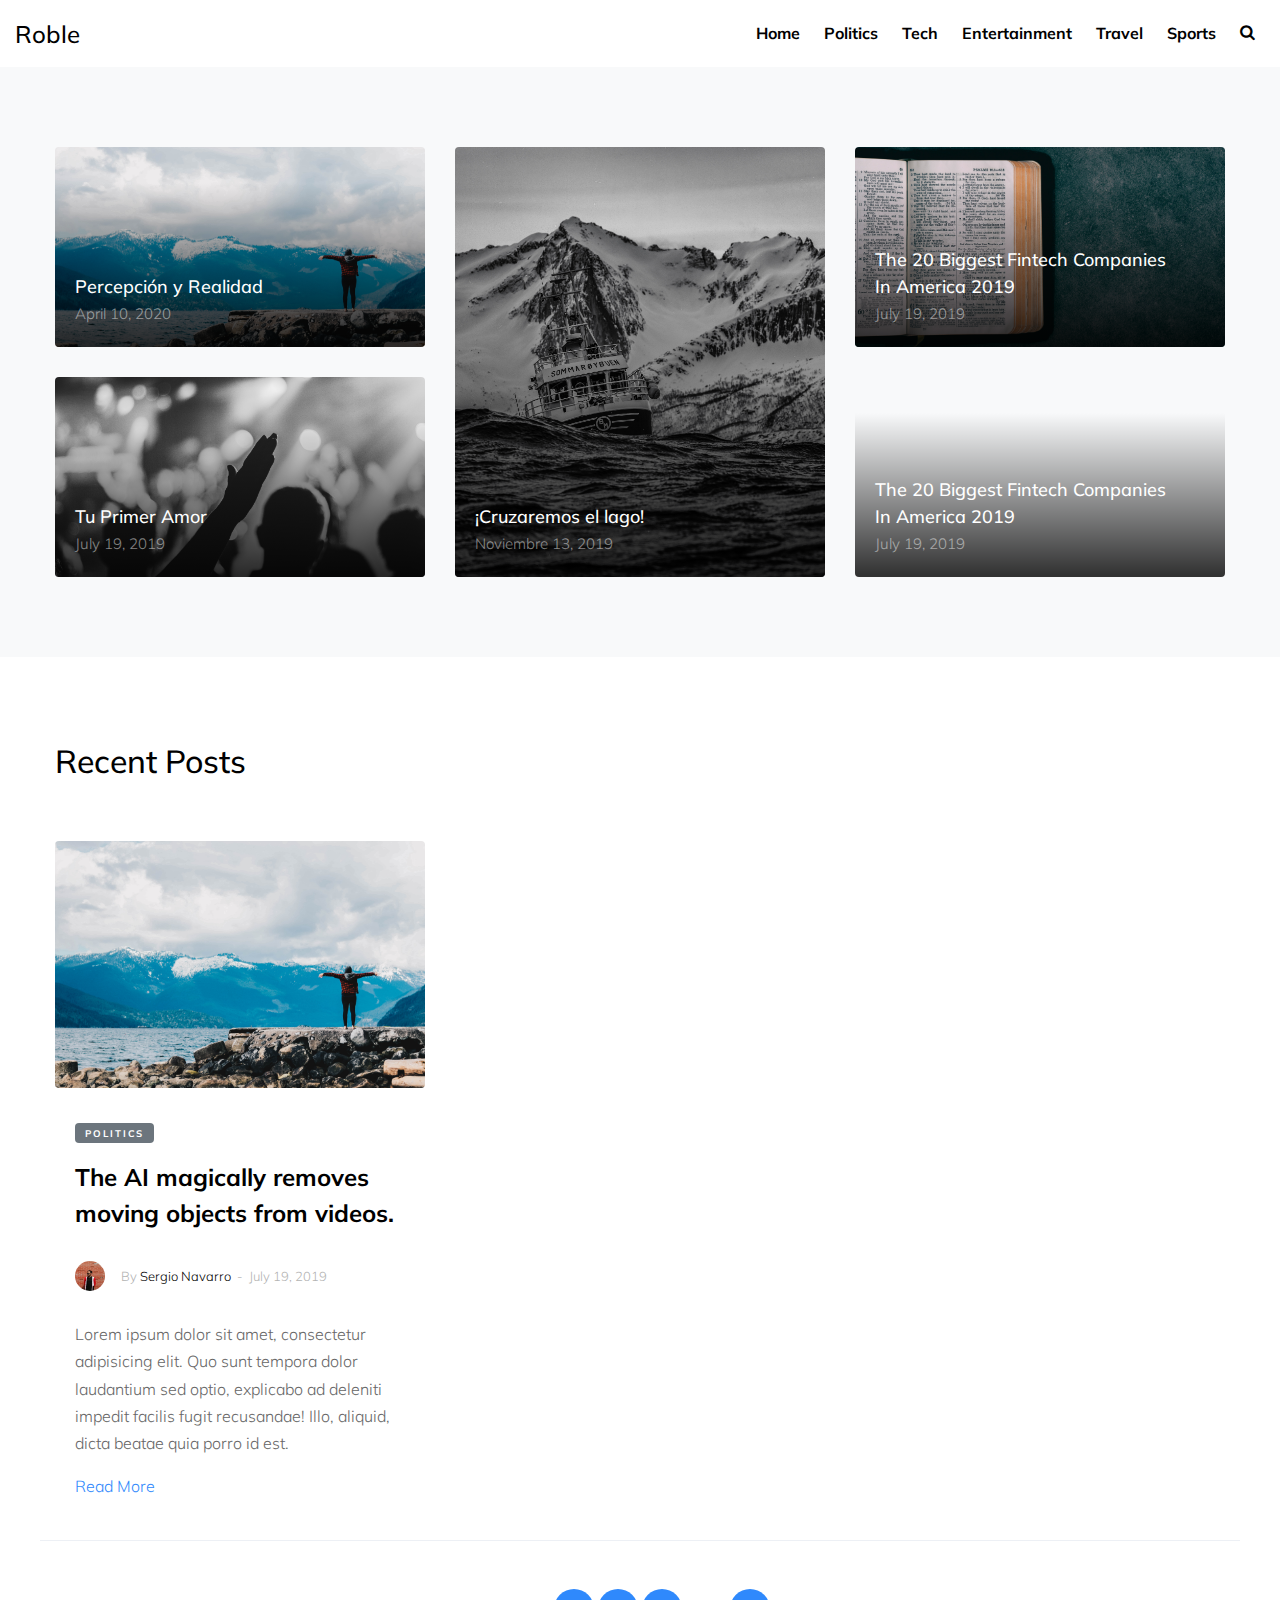
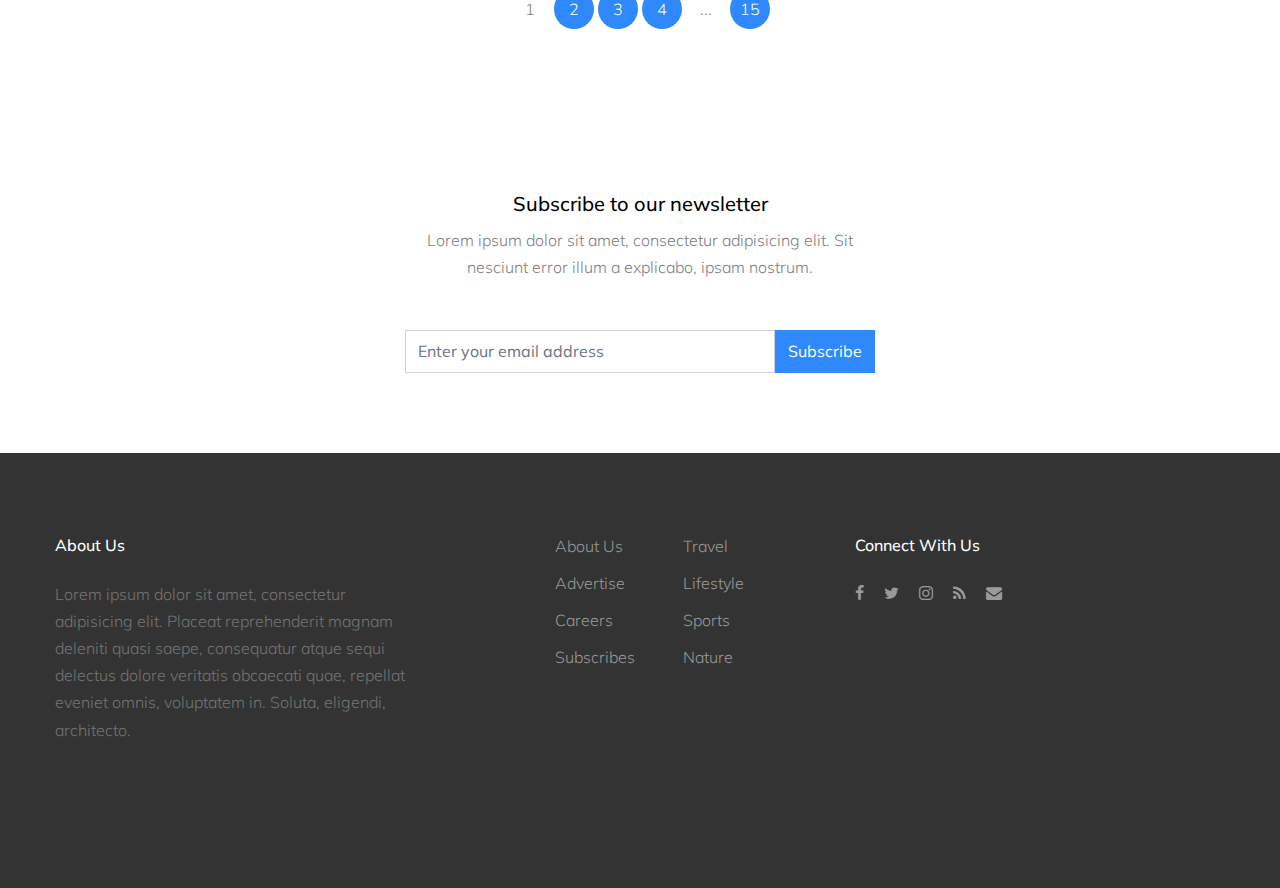
==== index.html @ b322645a "cruzaremos el lago" ====
<!DOCTYPE html>
<html lang="en">
  <head>
    <title>Roble</title>
    <meta charset="utf-8">
    <meta name="viewport" content="width=device-width, initial-scale=1, shrink-to-fit=no">

    <link href="https://fonts.googleapis.com/css?family=Muli:300,400,700|Playfair+Display:400,700,900" rel="stylesheet">

    <link rel="stylesheet" href="fonts/icomoon/style.css">
    <link rel="stylesheet" href="css/bootstrap.min.css">
    <link rel="stylesheet" href="css/magnific-popup.css">
    <link rel="stylesheet" href="css/jquery-ui.css">
    <link rel="stylesheet" href="css/owl.carousel.min.css">
    <link rel="stylesheet" href="css/owl.theme.default.min.css">
    <link rel="stylesheet" href="css/bootstrap-datepicker.css">
    <link rel="stylesheet" href="fonts/flaticon/font/flaticon.css">
    <link rel="stylesheet" href="css/aos.css">

    <link rel="stylesheet" href="css/style.css">
  </head>
  <body>
  
  <div class="site-wrap">

    <div class="site-mobile-menu">
      <div class="site-mobile-menu-header">
        <div class="site-mobile-menu-close mt-3">
          <span class="icon-close2 js-menu-toggle"></span>
        </div>
      </div>
      <div class="site-mobile-menu-body"></div>
    </div>
    
    <header class="site-navbar" role="banner">
      <div class="container-fluid">
        <div class="row align-items-center">
          
          <div class="col-12 search-form-wrap js-search-form">
            <form method="get" action="#">
              <input type="text" id="s" class="form-control" placeholder="Search...">
              <button class="search-btn" type="submit"><span class="icon-search"></span></button>
            </form>
          </div>

          <div class="col-4 site-logo">
            <a href="index.html" class="text-black h2 mb-0">Roble</a>
          </div>

          <div class="col-8 text-right">
            <nav class="site-navigation" role="navigation">
              <ul class="site-menu js-clone-nav mr-auto d-none d-lg-block mb-0">
                <li><a href="category.html">Home</a></li>
                <li><a href="category.html">Politics</a></li>
                <li><a href="category.html">Tech</a></li>
                <li><a href="category.html">Entertainment</a></li>
                <li><a href="category.html">Travel</a></li>
                <li><a href="category.html">Sports</a></li>
                <li class="d-none d-lg-inline-block"><a href="#" class="js-search-toggle"><span class="icon-search"></span></a></li>
              </ul>
            </nav>
            <a href="#" class="site-menu-toggle js-menu-toggle text-black d-inline-block d-lg-none"><span class="icon-menu h3"></span></a></div>
          </div>

      </div>
    </header>
    
    
    <div class="site-section bg-light">
      <div class="container">
        <div class="row align-items-stretch retro-layout-2">
          <div class="col-md-4">
            <a href="sky.html" class="h-entry mb-30 v-height gradient" style="background-image: url('images/sky.jpg');">
              
              <div class="text">
                <h2>Percepción y Realidad</h2>
                <span class="date">April 10, 2020</span>
              </div>
            </a>
            <a href="firstlove.html" class="h-entry v-height gradient" style="background-image: url('images/worship.jpg');">
              
              <div class="text">
                <h2>Tu Primer Amor</h2>
                <span class="date">July 19, 2019</span>
              </div>
            </a>
          </div>
          <div class="col-md-4">
            <a href="cruzaremosElLago.html" class="h-entry img-5 h-100 gradient" style="background-image: url('images/rafa01.jpg');">
              
              <div class="text">
                <h2>¡Cruzaremos el lago!</h2>
                <span class="date">Noviembre 13, 2019</span>
              </div>
            </a>
          </div>
          <div class="col-md-4">
            <a href="single.html" class="h-entry mb-30 v-height gradient" style="background-image: url('images/bible.jpg');">
              
              <div class="text">
                <h2>The 20 Biggest Fintech Companies In America 2019</h2>
                <span class="date">July 19, 2019</span>
              </div>
            </a>
            <a href="single.html" class="h-entry v-height gradient" style="background-image: url('images/billion.jpg');">
              
              <div class="text">
                <h2>The 20 Biggest Fintech Companies In America 2019</h2>
                <span class="date">July 19, 2019</span>
              </div>
            </a>
          </div>
        </div>
      </div>
    </div>

    <div class="site-section">
      <div class="container">
        <div class="row mb-5">
          <div class="col-12">
            <h2>Recent Posts</h2>
          </div>
        </div>
        <div class="row">
          <div class="col-lg-4 mb-4">
            <div class="entry2">
              <a href="single.html"><img src="images/sky.jpg" alt="Image" class="img-fluid rounded"></a>
              <div class="excerpt">
              <span class="post-category text-white bg-secondary mb-3">Politics</span>

              <h2><a href="single.html">The AI magically removes moving objects from videos.</a></h2>
              <div class="post-meta align-items-center text-left clearfix">
                <figure class="author-figure mb-0 mr-3 float-left"><img src="images/profile.jpg" alt="Image" class="img-fluid"></figure>
                <span class="d-inline-block mt-1">By <a href="#">Sergio Navarro</a></span>
                <span>&nbsp;-&nbsp; July 19, 2019</span>
              </div>
              
                <p>Lorem ipsum dolor sit amet, consectetur adipisicing elit. Quo sunt tempora dolor laudantium sed optio, explicabo ad deleniti impedit facilis fugit recusandae! Illo, aliquid, dicta beatae quia porro id est.</p>
                <p><a href="#">Read More</a></p>
              </div>
            </div>
          </div>
          <!-- <div class="col-lg-4 mb-4">
            <div class="entry2">
              <a href="single.html"><img src="images/img_2.jpg" alt="Image" class="img-fluid rounded"></a>
              <div class="excerpt">
              <span class="post-category text-white bg-success mb-3">Nature</span>

              <h2><a href="single.html">The AI magically removes moving objects from videos.</a></h2>
              <div class="post-meta align-items-center text-left clearfix">
                <figure class="author-figure mb-0 mr-3 float-left"><img src="images/person_1.jpg" alt="Image" class="img-fluid"></figure>
                <span class="d-inline-block mt-1">By <a href="#">Carrol Atkinson</a></span>
                <span>&nbsp;-&nbsp; July 19, 2019</span>
              </div>
              
                <p>Lorem ipsum dolor sit amet, consectetur adipisicing elit. Quo sunt tempora dolor laudantium sed optio, explicabo ad deleniti impedit facilis fugit recusandae! Illo, aliquid, dicta beatae quia porro id est.</p>
                <p><a href="#">Read More</a></p>
              </div>
            </div>
          </div> -->
          <!-- <div class="col-lg-4 mb-4">
            <div class="entry2">
              <a href="single.html"><img src="images/img_3.jpg" alt="Image" class="img-fluid rounded"></a>
              <div class="excerpt">
              <span class="post-category text-white bg-warning mb-3">Travel</span>

              <h2><a href="single.html">The AI magically removes moving objects from videos.</a></h2>
              <div class="post-meta align-items-center text-left clearfix">
                <figure class="author-figure mb-0 mr-3 float-left"><img src="images/person_1.jpg" alt="Image" class="img-fluid"></figure>
                <span class="d-inline-block mt-1">By <a href="#">Carrol Atkinson</a></span>
                <span>&nbsp;-&nbsp; July 19, 2019</span>
              </div>
              
                <p>Lorem ipsum dolor sit amet, consectetur adipisicing elit. Quo sunt tempora dolor laudantium sed optio, explicabo ad deleniti impedit facilis fugit recusandae! Illo, aliquid, dicta beatae quia porro id est.</p>
                <p><a href="#">Read More</a></p>
              </div>
            </div>
          </div> -->


          <!-- <div class="col-lg-4 mb-4">
            <div class="entry2">
              <a href="single.html"><img src="images/img_1.jpg" alt="Image" class="img-fluid rounded"></a>
              <div class="excerpt">
              <span class="post-category text-white bg-secondary mb-3">Politics</span>

              <h2><a href="single.html">The AI magically removes moving objects from videos.</a></h2>
              <div class="post-meta align-items-center text-left clearfix">
                <figure class="author-figure mb-0 mr-3 float-left"><img src="images/person_1.jpg" alt="Image" class="img-fluid"></figure>
                <span class="d-inline-block mt-1">By <a href="#">Carrol Atkinson</a></span>
                <span>&nbsp;-&nbsp; July 19, 2019</span>
              </div>
              
                <p>Lorem ipsum dolor sit amet, consectetur adipisicing elit. Quo sunt tempora dolor laudantium sed optio, explicabo ad deleniti impedit facilis fugit recusandae! Illo, aliquid, dicta beatae quia porro id est.</p>
                <p><a href="#">Read More</a></p>
              </div>
            </div>
          </div> -->
          <!-- <div class="col-lg-4 mb-4">
            <div class="entry2">
              <a href="single.html"><img src="images/img_2.jpg" alt="Image" class="img-fluid rounded"></a>
              <div class="excerpt">
              <span class="post-category text-white bg-success mb-3">Nature</span>

              <h2><a href="single.html">The AI magically removes moving objects from videos.</a></h2>
              <div class="post-meta align-items-center text-left clearfix">
                <figure class="author-figure mb-0 mr-3 float-left"><img src="images/person_1.jpg" alt="Image" class="img-fluid"></figure>
                <span class="d-inline-block mt-1">By <a href="#">Carrol Atkinson</a></span>
                <span>&nbsp;-&nbsp; July 19, 2019</span>
              </div>
              
                <p>Lorem ipsum dolor sit amet, consectetur adipisicing elit. Quo sunt tempora dolor laudantium sed optio, explicabo ad deleniti impedit facilis fugit recusandae! Illo, aliquid, dicta beatae quia porro id est.</p>
                <p><a href="#">Read More</a></p>
              </div>
            </div>
          </div> -->
          <!-- <div class="col-lg-4 mb-4">
            <div class="entry2">
              <a href="single.html"><img src="images/img_4.jpg" alt="Image" class="img-fluid rounded"></a>
              <div class="excerpt">
              <span class="post-category text-white bg-danger mb-3">Sports</span>

              <h2><a href="single.html">The AI magically removes moving objects from videos.</a></h2>
              <div class="post-meta align-items-center text-left clearfix">
                <figure class="author-figure mb-0 mr-3 float-left"><img src="images/person_1.jpg" alt="Image" class="img-fluid"></figure>
                <span class="d-inline-block mt-1">By <a href="#">Carrol Atkinson</a></span>
                <span>&nbsp;-&nbsp; July 19, 2019</span>
              </div>
              
                <p>Lorem ipsum dolor sit amet, consectetur adipisicing elit. Quo sunt tempora dolor laudantium sed optio, explicabo ad deleniti impedit facilis fugit recusandae! Illo, aliquid, dicta beatae quia porro id est.</p>
                <p><a href="#">Read More</a></p>
              </div>
            </div>
          </div>


          <div class="col-lg-4 mb-4">
            <div class="entry2">
              <a href="single.html"><img src="images/img_1.jpg" alt="Image" class="img-fluid rounded"></a>
              <div class="excerpt">
              <span class="post-category text-white bg-success mb-3">Nature</span>

              <h2><a href="single.html">The AI magically removes moving objects from videos.</a></h2>
              <div class="post-meta align-items-center text-left clearfix">
                <figure class="author-figure mb-0 mr-3 float-left"><img src="images/person_1.jpg" alt="Image" class="img-fluid"></figure>
                <span class="d-inline-block mt-1">By <a href="#">Carrol Atkinson</a></span>
                <span>&nbsp;-&nbsp; July 19, 2019</span>
              </div>
              
                <p>Lorem ipsum dolor sit amet, consectetur adipisicing elit. Quo sunt tempora dolor laudantium sed optio, explicabo ad deleniti impedit facilis fugit recusandae! Illo, aliquid, dicta beatae quia porro id est.</p>
                <p><a href="#">Read More</a></p>
              </div>
            </div>
          </div>
          <div class="col-lg-4 mb-4">
            <div class="entry2">
              <a href="single.html"><img src="images/img_2.jpg" alt="Image" class="img-fluid rounded"></a>
              <div class="excerpt">
              <span class="post-category text-white bg-danger mb-3">Sports</span>
              <span class="post-category text-white bg-secondary mb-3">Tech</span>

              <h2><a href="single.html">The AI magically removes moving objects from videos.</a></h2>
              <div class="post-meta align-items-center text-left clearfix">
                <figure class="author-figure mb-0 mr-3 float-left"><img src="images/person_1.jpg" alt="Image" class="img-fluid"></figure>
                <span class="d-inline-block mt-1">By <a href="#">Carrol Atkinson</a></span>
                <span>&nbsp;-&nbsp; July 19, 2019</span>
              </div>
                <p>Lorem ipsum dolor sit amet, consectetur adipisicing elit. Quo sunt tempora dolor laudantium sed optio, explicabo ad deleniti impedit facilis fugit recusandae! Illo, aliquid, dicta beatae quia porro id est.</p>
                <p><a href="#">Read More</a></p>
              </div>
            </div>
          </div>
          <div class="col-lg-4 mb-4"> -->
            <!-- <div class="entry2">
              <a href="single.html"><img src="images/img_4.jpg" alt="Image" class="img-fluid rounded"></a>
              <div class="excerpt">
              <span class="post-category text-white bg-danger mb-3">Sports</span>
              <span class="post-category text-white bg-warning mb-3">Lifestyle</span>

              <h2><a href="single.html">The AI magically removes moving objects from videos.</a></h2>
              <div class="post-meta align-items-center text-left clearfix">
                <figure class="author-figure mb-0 mr-3 float-left"><img src="images/person_1.jpg" alt="Image" class="img-fluid"></figure>
                <span class="d-inline-block mt-1">By <a href="#">Carrol Atkinson</a></span>
                <span>&nbsp;-&nbsp; July 19, 2019</span>
              </div>
              
                <p>Lorem ipsum dolor sit amet, consectetur adipisicing elit. Quo sunt tempora dolor laudantium sed optio, explicabo ad deleniti impedit facilis fugit recusandae! Illo, aliquid, dicta beatae quia porro id est.</p>
                <p><a href="#">Read More</a></p>
              </div>
            </div>
          </div> -->
        </div>
        <div class="row text-center pt-5 border-top">
          <div class="col-md-12">
            <div class="custom-pagination">
              <span>1</span>
              <a href="#">2</a>
              <a href="#">3</a>
              <a href="#">4</a>
              <span>...</span>
              <a href="#">15</a>
            </div>
          </div>
        </div>
      </div>
    </div>

    

    <div class="site-section bg-lightx">
      <div class="container">
        <div class="row justify-content-center text-center">
          <div class="col-md-5">
            <div class="subscribe-1 ">
              <h2>Subscribe to our newsletter</h2>
              <p class="mb-5">Lorem ipsum dolor sit amet, consectetur adipisicing elit. Sit nesciunt error illum a explicabo, ipsam nostrum.</p>
              <form action="#" class="d-flex">
                <input type="text" class="form-control" placeholder="Enter your email address">
                <input type="submit" class="btn btn-primary" value="Subscribe">
              </form>
            </div>
          </div>
        </div>
      </div>
    </div>
    
    
    <div class="site-footer">
      <div class="container">
        <div class="row mb-5">
          <div class="col-md-4">
            <h3 class="footer-heading mb-4">About Us</h3>
            <p>Lorem ipsum dolor sit amet, consectetur adipisicing elit. Placeat reprehenderit magnam deleniti quasi saepe, consequatur atque sequi delectus dolore veritatis obcaecati quae, repellat eveniet omnis, voluptatem in. Soluta, eligendi, architecto.</p>
          </div>
          <div class="col-md-3 ml-auto">
            <!-- <h3 class="footer-heading mb-4">Navigation</h3> -->
            <ul class="list-unstyled float-left mr-5">
              <li><a href="#">About Us</a></li>
              <li><a href="#">Advertise</a></li>
              <li><a href="#">Careers</a></li>
              <li><a href="#">Subscribes</a></li>
            </ul>
            <ul class="list-unstyled float-left">
              <li><a href="#">Travel</a></li>
              <li><a href="#">Lifestyle</a></li>
              <li><a href="#">Sports</a></li>
              <li><a href="#">Nature</a></li>
            </ul>
          </div>
          <div class="col-md-4">
            

            <div>
              <h3 class="footer-heading mb-4">Connect With Us</h3>
              <p>
                <a href="#"><span class="icon-facebook pt-2 pr-2 pb-2 pl-0"></span></a>
                <a href="#"><span class="icon-twitter p-2"></span></a>
                <a href="#"><span class="icon-instagram p-2"></span></a>
                <a href="#"><span class="icon-rss p-2"></span></a>
                <a href="#"><span class="icon-envelope p-2"></span></a>
              </p>
            </div>
          </div>
        </div>
        
      </div>
    </div>
    
  </div>

  <script src="js/jquery-3.3.1.min.js"></script>
  <script src="js/jquery-migrate-3.0.1.min.js"></script>
  <script src="js/jquery-ui.js"></script>
  <script src="js/popper.min.js"></script>
  <script src="js/bootstrap.min.js"></script>
  <script src="js/owl.carousel.min.js"></script>
  <script src="js/jquery.stellar.min.js"></script>
  <script src="js/jquery.countdown.min.js"></script>
  <script src="js/jquery.magnific-popup.min.js"></script>
  <script src="js/bootstrap-datepicker.min.js"></script>
  <script src="js/aos.js"></script>

  <script src="js/main.js"></script>


  </body>
</html>
---- fonts/icomoon/style.css ----
@font-face {
  font-family: 'icomoon';
  src:  url('fonts/icomoon.eot?10si43');
  src:  url('fonts/icomoon.eot?10si43#iefix') format('embedded-opentype'),
    url('fonts/icomoon.ttf?10si43') format('truetype'),
    url('fonts/icomoon.woff?10si43') format('woff'),
    url('fonts/icomoon.svg?10si43#icomoon') format('svg');
  font-weight: normal;
  font-style: normal;
}

[class^="icon-"], [class*=" icon-"] {
  /* use !important to prevent issues with browser extensions that change fonts */
  font-family: 'icomoon' !important;
  speak: none;
  font-style: normal;
  font-weight: normal;
  font-variant: normal;
  text-transform: none;
  line-height: 1;

  /* Better Font Rendering =========== */
  -webkit-font-smoothing: antialiased;
  -moz-osx-font-smoothing: grayscale;
}

.icon-asterisk:before {
  content: "\f069";
}
.icon-plus:before {
  content: "\f067";
}
.icon-question:before {
  content: "\f128";
}
.icon-minus:before {
  content: "\f068";
}
.icon-glass:before {
  content: "\f000";
}
.icon-music:before {
  content: "\f001";
}
.icon-search:before {
  content: "\f002";
}
.icon-envelope-o:before {
  content: "\f003";
}
.icon-heart:before {
  content: "\f004";
}
.icon-star:before {
  content: "\f005";
}
.icon-star-o:before {
  content: "\f006";
}
.icon-user:before {
  content: "\f007";
}
.icon-film:before {
  content: "\f008";
}
.icon-th-large:before {
  content: "\f009";
}
.icon-th:before {
  content: "\f00a";
}
.icon-th-list:before {
  content: "\f00b";
}
.icon-check:before {
  content: "\f00c";
}
.icon-close:before {
  content: "\f00d";
}
.icon-remove:before {
  content: "\f00d";
}
.icon-times:before {
  content: "\f00d";
}
.icon-search-plus:before {
  content: "\f00e";
}
.icon-search-minus:before {
  content: "\f010";
}
.icon-power-off:before {
  content: "\f011";
}
.icon-signal:before {
  content: "\f012";
}
.icon-cog:before {
  content: "\f013";
}
.icon-gear:before {
  content: "\f013";
}
.icon-trash-o:before {
  content: "\f014";
}
.icon-home:before {
  content: "\f015";
}
.icon-file-o:before {
  content: "\f016";
}
.icon-clock-o:before {
  content: "\f017";
}
.icon-road:before {
  content: "\f018";
}
.icon-download:before {
  content: "\f019";
}
.icon-arrow-circle-o-down:before {
  content: "\f01a";
}
.icon-arrow-circle-o-up:before {
  content: "\f01b";
}
.icon-inbox:before {
  content: "\f01c";
}
.icon-play-circle-o:before {
  content: "\f01d";
}
.icon-repeat:before {
  content: "\f01e";
}
.icon-rotate-right:before {
  content: "\f01e";
}
.icon-refresh:before {
  content: "\f021";
}
.icon-list-alt:before {
  content: "\f022";
}
.icon-lock:before {
  content: "\f023";
}
.icon-flag:before {
  content: "\f024";
}
.icon-headphones:before {
  content: "\f025";
}
.icon-volume-off:before {
  content: "\f026";
}
.icon-volume-down:before {
  content: "\f027";
}
.icon-volume-up:before {
  content: "\f028";
}
.icon-qrcode:before {
  content: "\f029";
}
.icon-barcode:before {
  content: "\f02a";
}
.icon-tag:before {
  content: "\f02b";
}
.icon-tags:before {
  content: "\f02c";
}
.icon-book:before {
  content: "\f02d";
}
.icon-bookmark:before {
  content: "\f02e";
}
.icon-print:before {
  content: "\f02f";
}
.icon-camera:before {
  content: "\f030";
}
.icon-font:before {
  content: "\f031";
}
.icon-bold:before {
  content: "\f032";
}
.icon-italic:before {
  content: "\f033";
}
.icon-text-height:before {
  content: "\f034";
}
.icon-text-width:before {
  content: "\f035";
}
.icon-align-left:before {
  content: "\f036";
}
.icon-align-center:before {
  content: "\f037";
}
.icon-align-right:before {
  content: "\f038";
}
.icon-align-justify:before {
  content: "\f039";
}
.icon-list:before {
  content: "\f03a";
}
.icon-dedent:before {
  content: "\f03b";
}
.icon-outdent:before {
  content: "\f03b";
}
.icon-indent:before {
  content: "\f03c";
}
.icon-video-camera:before {
  content: "\f03d";
}
.icon-image:before {
  content: "\f03e";
}
.icon-photo:before {
  content: "\f03e";
}
.icon-picture-o:before {
  content: "\f03e";
}
.icon-pencil:before {
  content: "\f040";
}
.icon-map-marker:before {
  content: "\f041";
}
.icon-adjust:before {
  content: "\f042";
}
.icon-tint:before {
  content: "\f043";
}
.icon-edit:before {
  content: "\f044";
}
.icon-pencil-square-o:before {
  content: "\f044";
}
.icon-share-square-o:before {
  content: "\f045";
}
.icon-check-square-o:before {
  content: "\f046";
}
.icon-arrows:before {
  content: "\f047";
}
.icon-step-backward:before {
  content: "\f048";
}
.icon-fast-backward:before {
  content: "\f049";
}
.icon-backward:before {
  content: "\f04a";
}
.icon-play:before {
  content: "\f04b";
}
.icon-pause:before {
  content: "\f04c";
}
.icon-stop:before {
  content: "\f04d";
}
.icon-forward:before {
  content: "\f04e";
}
.icon-fast-forward:before {
  content: "\f050";
}
.icon-step-forward:before {
  content: "\f051";
}
.icon-eject:before {
  content: "\f052";
}
.icon-chevron-left:before {
  content: "\f053";
}
.icon-chevron-right:before {
  content: "\f054";
}
.icon-plus-circle:before {
  content: "\f055";
}
.icon-minus-circle:before {
  content: "\f056";
}
.icon-times-circle:before {
  content: "\f057";
}
.icon-check-circle:before {
  content: "\f058";
}
.icon-question-circle:before {
  content: "\f059";
}
.icon-info-circle:before {
  content: "\f05a";
}
.icon-crosshairs:before {
  content: "\f05b";
}
.icon-times-circle-o:before {
  content: "\f05c";
}
.icon-check-circle-o:before {
  content: "\f05d";
}
.icon-ban:before {
  content: "\f05e";
}
.icon-arrow-left:before {
  content: "\f060";
}
.icon-arrow-right:before {
  content: "\f061";
}
.icon-arrow-up:before {
  content: "\f062";
}
.icon-arrow-down:before {
  content: "\f063";
}
.icon-mail-forward:before {
  content: "\f064";
}
.icon-share:before {
  content: "\f064";
}
.icon-expand:before {
  content: "\f065";
}
.icon-compress:before {
  content: "\f066";
}
.icon-exclamation-circle:before {
  content: "\f06a";
}
.icon-gift:before {
  content: "\f06b";
}
.icon-leaf:before {
  content: "\f06c";
}
.icon-fire:before {
  content: "\f06d";
}
.icon-eye:before {
  content: "\f06e";
}
.icon-eye-slash:before {
  content: "\f070";
}
.icon-exclamation-triangle:before {
  content: "\f071";
}
.icon-warning:before {
  content: "\f071";
}
.icon-plane:before {
  content: "\f072";
}
.icon-calendar:before {
  content: "\f073";
}
.icon-random:before {
  content: "\f074";
}
.icon-comment:before {
  content: "\f075";
}
.icon-magnet:before {
  content: "\f076";
}
.icon-chevron-up:before {
  content: "\f077";
}
.icon-chevron-down:before {
  content: "\f078";
}
.icon-retweet:before {
  content: "\f079";
}
.icon-shopping-cart:before {
  content: "\f07a";
}
.icon-folder:before {
  content: "\f07b";
}
.icon-folder-open:before {
  content: "\f07c";
}
.icon-arrows-v:before {
  content: "\f07d";
}
.icon-arrows-h:before {
  content: "\f07e";
}
.icon-bar-chart:before {
  content: "\f080";
}
.icon-bar-chart-o:before {
  content: "\f080";
}
.icon-twitter-square:before {
  content: "\f081";
}
.icon-facebook-square:before {
  content: "\f082";
}
.icon-camera-retro:before {
  content: "\f083";
}
.icon-key:before {
  content: "\f084";
}
.icon-cogs:before {
  content: "\f085";
}
.icon-gears:before {
  content: "\f085";
}
.icon-comments:before {
  content: "\f086";
}
.icon-thumbs-o-up:before {
  content: "\f087";
}
.icon-thumbs-o-down:before {
  content: "\f088";
}
.icon-star-half:before {
  content: "\f089";
}
.icon-heart-o:before {
  content: "\f08a";
}
.icon-sign-out:before {
  content: "\f08b";
}
.icon-linkedin-square:before {
  content: "\f08c";
}
.icon-thumb-tack:before {
  content: "\f08d";
}
.icon-external-link:before {
  content: "\f08e";
}
.icon-sign-in:before {
  content: "\f090";
}
.icon-trophy:before {
  content: "\f091";
}
.icon-github-square:before {
  content: "\f092";
}
.icon-upload:before {
  content: "\f093";
}
.icon-lemon-o:before {
  content: "\f094";
}
.icon-phone:before {
  content: "\f095";
}
.icon-square-o:before {
  content: "\f096";
}
.icon-bookmark-o:before {
  content: "\f097";
}
.icon-phone-square:before {
  content: "\f098";
}
.icon-twitter:before {
  content: "\f099";
}
.icon-facebook:before {
  content: "\f09a";
}
.icon-facebook-f:before {
  content: "\f09a";
}
.icon-github:before {
  content: "\f09b";
}
.icon-unlock:before {
  content: "\f09c";
}
.icon-credit-card:before {
  content: "\f09d";
}
.icon-feed:before {
  content: "\f09e";
}
.icon-rss:before {
  content: "\f09e";
}
.icon-hdd-o:before {
  content: "\f0a0";
}
.icon-bullhorn:before {
  content: "\f0a1";
}
.icon-bell-o:before {
  content: "\f0a2";
}
.icon-certificate:before {
  content: "\f0a3";
}
.icon-hand-o-right:before {
  content: "\f0a4";
}
.icon-hand-o-left:before {
  content: "\f0a5";
}
.icon-hand-o-up:before {
  content: "\f0a6";
}
.icon-hand-o-down:before {
  content: "\f0a7";
}
.icon-arrow-circle-left:before {
  content: "\f0a8";
}
.icon-arrow-circle-right:before {
  content: "\f0a9";
}
.icon-arrow-circle-up:before {
  content: "\f0aa";
}
.icon-arrow-circle-down:before {
  content: "\f0ab";
}
.icon-globe:before {
  content: "\f0ac";
}
.icon-wrench:before {
  content: "\f0ad";
}
.icon-tasks:before {
  content: "\f0ae";
}
.icon-filter:before {
  content: "\f0b0";
}
.icon-briefcase:before {
  content: "\f0b1";
}
.icon-arrows-alt:before {
  content: "\f0b2";
}
.icon-group:before {
  content: "\f0c0";
}
.icon-users:before {
  content: "\f0c0";
}
.icon-chain:before {
  content: "\f0c1";
}
.icon-link:before {
  content: "\f0c1";
}
.icon-cloud:before {
  content: "\f0c2";
}
.icon-flask:before {
  content: "\f0c3";
}
.icon-cut:before {
  content: "\f0c4";
}
.icon-scissors:before {
  content: "\f0c4";
}
.icon-copy:before {
  content: "\f0c5";
}
.icon-files-o:before {
  content: "\f0c5";
}
.icon-paperclip:before {
  content: "\f0c6";
}
.icon-floppy-o:before {
  content: "\f0c7";
}
.icon-save:before {
  content: "\f0c7";
}
.icon-square:before {
  content: "\f0c8";
}
.icon-bars:before {
  content: "\f0c9";
}
.icon-navicon:before {
  content: "\f0c9";
}
.icon-reorder:before {
  content: "\f0c9";
}
.icon-list-ul:before {
  content: "\f0ca";
}
.icon-list-ol:before {
  content: "\f0cb";
}
.icon-strikethrough:before {
  content: "\f0cc";
}
.icon-underline:before {
  content: "\f0cd";
}
.icon-table:before {
  content: "\f0ce";
}
.icon-magic:before {
  content: "\f0d0";
}
.icon-truck:before {
  content: "\f0d1";
}
.icon-pinterest:before {
  content: "\f0d2";
}
.icon-pinterest-square:before {
  content: "\f0d3";
}
.icon-google-plus-square:before {
  content: "\f0d4";
}
.icon-google-plus:before {
  content: "\f0d5";
}
.icon-money:before {
  content: "\f0d6";
}
.icon-caret-down:before {
  content: "\f0d7";
}
.icon-caret-up:before {
  content: "\f0d8";
}
.icon-caret-left:before {
  content: "\f0d9";
}
.icon-caret-right:before {
  content: "\f0da";
}
.icon-columns:before {
  content: "\f0db";
}
.icon-sort:before {
  content: "\f0dc";
}
.icon-unsorted:before {
  content: "\f0dc";
}
.icon-sort-desc:before {
  content: "\f0dd";
}
.icon-sort-down:before {
  content: "\f0dd";
}
.icon-sort-asc:before {
  content: "\f0de";
}
.icon-sort-up:before {
  content: "\f0de";
}
.icon-envelope:before {
  content: "\f0e0";
}
.icon-linkedin:before {
  content: "\f0e1";
}
.icon-rotate-left:before {
  content: "\f0e2";
}
.icon-undo:before {
  content: "\f0e2";
}
.icon-gavel:before {
  content: "\f0e3";
}
.icon-legal:before {
  content: "\f0e3";
}
.icon-dashboard:before {
  content: "\f0e4";
}
.icon-tachometer:before {
  content: "\f0e4";
}
.icon-comment-o:before {
  content: "\f0e5";
}
.icon-comments-o:before {
  content: "\f0e6";
}
.icon-bolt:before {
  content: "\f0e7";
}
.icon-flash:before {
  content: "\f0e7";
}
.icon-sitemap:before {
  content: "\f0e8";
}
.icon-umbrella:before {
  content: "\f0e9";
}
.icon-clipboard:before {
  content: "\f0ea";
}
.icon-paste:before {
  content: "\f0ea";
}
.icon-lightbulb-o:before {
  content: "\f0eb";
}
.icon-exchange:before {
  content: "\f0ec";
}
.icon-cloud-download:before {
  content: "\f0ed";
}
.icon-cloud-upload:before {
  content: "\f0ee";
}
.icon-user-md:before {
  content: "\f0f0";
}
.icon-stethoscope:before {
  content: "\f0f1";
}
.icon-suitcase:before {
  content: "\f0f2";
}
.icon-bell:before {
  content: "\f0f3";
}
.icon-coffee:before {
  content: "\f0f4";
}
.icon-cutlery:before {
  content: "\f0f5";
}
.icon-file-text-o:before {
  content: "\f0f6";
}
.icon-building-o:before {
  content: "\f0f7";
}
.icon-hospital-o:before {
  content: "\f0f8";
}
.icon-ambulance:before {
  content: "\f0f9";
}
.icon-medkit:before {
  content: "\f0fa";
}
.icon-fighter-jet:before {
  content: "\f0fb";
}
.icon-beer:before {
  content: "\f0fc";
}
.icon-h-square:before {
  content: "\f0fd";
}
.icon-plus-square:before {
  content: "\f0fe";
}
.icon-angle-double-left:before {
  content: "\f100";
}
.icon-angle-double-right:before {
  content: "\f101";
}
.icon-angle-double-up:before {
  content: "\f102";
}
.icon-angle-double-down:before {
  content: "\f103";
}
.icon-angle-left:before {
  content: "\f104";
}
.icon-angle-right:before {
  content: "\f105";
}
.icon-angle-up:before {
  content: "\f106";
}
.icon-angle-down:before {
  content: "\f107";
}
.icon-desktop:before {
  content: "\f108";
}
.icon-laptop:before {
  content: "\f109";
}
.icon-tablet:before {
  content: "\f10a";
}
.icon-mobile:before {
  content: "\f10b";
}
.icon-mobile-phone:before {
  content: "\f10b";
}
.icon-circle-o:before {
  content: "\f10c";
}
.icon-quote-left:before {
  content: "\f10d";
}
.icon-quote-right:before {
  content: "\f10e";
}
.icon-spinner:before {
  content: "\f110";
}
.icon-circle:before {
  content: "\f111";
}
.icon-mail-reply:before {
  content: "\f112";
}
.icon-reply:before {
  content: "\f112";
}
.icon-github-alt:before {
  content: "\f113";
}
.icon-folder-o:before {
  content: "\f114";
}
.icon-folder-open-o:before {
  content: "\f115";
}
.icon-smile-o:before {
  content: "\f118";
}
.icon-frown-o:before {
  content: "\f119";
}
.icon-meh-o:before {
  content: "\f11a";
}
.icon-gamepad:before {
  content: "\f11b";
}
.icon-keyboard-o:before {
  content: "\f11c";
}
.icon-flag-o:before {
  content: "\f11d";
}
.icon-flag-checkered:before {
  content: "\f11e";
}
.icon-terminal:before {
  content: "\f120";
}
.icon-code:before {
  content: "\f121";
}
.icon-mail-reply-all:before {
  content: "\f122";
}
.icon-reply-all:before {
  content: "\f122";
}
.icon-star-half-empty:before {
  content: "\f123";
}
.icon-star-half-full:before {
  content: "\f123";
}
.icon-star-half-o:before {
  content: "\f123";
}
.icon-location-arrow:before {
  content: "\f124";
}
.icon-crop:before {
  content: "\f125";
}
.icon-code-fork:before {
  content: "\f126";
}
.icon-chain-broken:before {
  content: "\f127";
}
.icon-unlink:before {
  content: "\f127";
}
.icon-info:before {
  content: "\f129";
}
.icon-exclamation:before {
  content: "\f12a";
}
.icon-superscript:before {
  content: "\f12b";
}
.icon-subscript:before {
  content: "\f12c";
}
.icon-eraser:before {
  content: "\f12d";
}
.icon-puzzle-piece:before {
  content: "\f12e";
}
.icon-microphone:before {
  content: "\f130";
}
.icon-microphone-slash:before {
  content: "\f131";
}
.icon-shield:before {
  content: "\f132";
}
.icon-calendar-o:before {
  content: "\f133";
}
.icon-fire-extinguisher:before {
  content: "\f134";
}
.icon-rocket:before {
  content: "\f135";
}
.icon-maxcdn:before {
  content: "\f136";
}
.icon-chevron-circle-left:before {
  content: "\f137";
}
.icon-chevron-circle-right:before {
  content: "\f138";
}
.icon-chevron-circle-up:before {
  content: "\f139";
}
.icon-chevron-circle-down:before {
  content: "\f13a";
}
.icon-html5:before {
  content: "\f13b";
}
.icon-css3:before {
  content: "\f13c";
}
.icon-anchor:before {
  content: "\f13d";
}
.icon-unlock-alt:before {
  content: "\f13e";
}
.icon-bullseye:before {
  content: "\f140";
}
.icon-ellipsis-h:before {
  content: "\f141";
}
.icon-ellipsis-v:before {
  content: "\f142";
}
.icon-rss-square:before {
  content: "\f143";
}
.icon-play-circle:before {
  content: "\f144";
}
.icon-ticket:before {
  content: "\f145";
}
.icon-minus-square:before {
  content: "\f146";
}
.icon-minus-square-o:before {
  content: "\f147";
}
.icon-level-up:before {
  content: "\f148";
}
.icon-level-down:before {
  content: "\f149";
}
.icon-check-square:before {
  content: "\f14a";
}
.icon-pencil-square:before {
  content: "\f14b";
}
.icon-external-link-square:before {
  content: "\f14c";
}
.icon-share-square:before {
  content: "\f14d";
}
.icon-compass:before {
  content: "\f14e";
}
.icon-caret-square-o-down:before {
  content: "\f150";
}
.icon-toggle-down:before {
  content: "\f150";
}
.icon-caret-square-o-up:before {
  content: "\f151";
}
.icon-toggle-up:before {
  content: "\f151";
}
.icon-caret-square-o-right:before {
  content: "\f152";
}
.icon-toggle-right:before {
  content: "\f152";
}
.icon-eur:before {
  content: "\f153";
}
.icon-euro:before {
  content: "\f153";
}
.icon-gbp:before {
  content: "\f154";
}
.icon-dollar:before {
  content: "\f155";
}
.icon-usd:before {
  content: "\f155";
}
.icon-inr:before {
  content: "\f156";
}
.icon-rupee:before {
  content: "\f156";
}
.icon-cny:before {
  content: "\f157";
}
.icon-jpy:before {
  content: "\f157";
}
.icon-rmb:before {
  content: "\f157";
}
.icon-yen:before {
  content: "\f157";
}
.icon-rouble:before {
  content: "\f158";
}
.icon-rub:before {
  content: "\f158";
}
.icon-ruble:before {
  content: "\f158";
}
.icon-krw:before {
  content: "\f159";
}
.icon-won:before {
  content: "\f159";
}
.icon-bitcoin:before {
  content: "\f15a";
}
.icon-btc:before {
  content: "\f15a";
}
.icon-file:before {
  content: "\f15b";
}
.icon-file-text:before {
  content: "\f15c";
}
.icon-sort-alpha-asc:before {
  content: "\f15d";
}
.icon-sort-alpha-desc:before {
  content: "\f15e";
}
.icon-sort-amount-asc:before {
  content: "\f160";
}
.icon-sort-amount-desc:before {
  content: "\f161";
}
.icon-sort-numeric-asc:before {
  content: "\f162";
}
.icon-sort-numeric-desc:before {
  content: "\f163";
}
.icon-thumbs-up:before {
  content: "\f164";
}
.icon-thumbs-down:before {
  content: "\f165";
}
.icon-youtube-square:before {
  content: "\f166";
}
.icon-youtube:before {
  content: "\f167";
}
.icon-xing:before {
  content: "\f168";
}
.icon-xing-square:before {
  content: "\f169";
}
.icon-youtube-play:before {
  content: "\f16a";
}
.icon-dropbox:before {
  content: "\f16b";
}
.icon-stack-overflow:before {
  content: "\f16c";
}
.icon-instagram:before {
  content: "\f16d";
}
.icon-flickr:before {
  content: "\f16e";
}
.icon-adn:before {
  content: "\f170";
}
.icon-bitbucket:before {
  content: "\f171";
}
.icon-bitbucket-square:before {
  content: "\f172";
}
.icon-tumblr:before {
  content: "\f173";
}
.icon-tumblr-square:before {
  content: "\f174";
}
.icon-long-arrow-down:before {
  content: "\f175";
}
.icon-long-arrow-up:before {
  content: "\f176";
}
.icon-long-arrow-left:before {
  content: "\f177";
}
.icon-long-arrow-right:before {
  content: "\f178";
}
.icon-apple:before {
  content: "\f179";
}
.icon-windows:before {
  content: "\f17a";
}
.icon-android:before {
  content: "\f17b";
}
.icon-linux:before {
  content: "\f17c";
}
.icon-dribbble:before {
  content: "\f17d";
}
.icon-skype:before {
  content: "\f17e";
}
.icon-foursquare:before {
  content: "\f180";
}
.icon-trello:before {
  content: "\f181";
}
.icon-female:before {
  content: "\f182";
}
.icon-male:before {
  content: "\f183";
}
.icon-gittip:before {
  content: "\f184";
}
.icon-gratipay:before {
  content: "\f184";
}
.icon-sun-o:before {
  content: "\f185";
}
.icon-moon-o:before {
  content: "\f186";
}
.icon-archive:before {
  content: "\f187";
}
.icon-bug:before {
  content: "\f188";
}
.icon-vk:before {
  content: "\f189";
}
.icon-weibo:before {
  content: "\f18a";
}
.icon-renren:before {
  content: "\f18b";
}
.icon-pagelines:before {
  content: "\f18c";
}
.icon-stack-exchange:before {
  content: "\f18d";
}
.icon-arrow-circle-o-right:before {
  content: "\f18e";
}
.icon-arrow-circle-o-left:before {
  content: "\f190";
}
.icon-caret-square-o-left:before {
  content: "\f191";
}
.icon-toggle-left:before {
  content: "\f191";
}
.icon-dot-circle-o:before {
  content: "\f192";
}
.icon-wheelchair:before {
  content: "\f193";
}
.icon-vimeo-square:before {
  content: "\f194";
}
.icon-try:before {
  content: "\f195";
}
.icon-turkish-lira:before {
  content: "\f195";
}
.icon-plus-square-o:before {
  content: "\f196";
}
.icon-space-shuttle:before {
  content: "\f197";
}
.icon-slack:before {
  content: "\f198";
}
.icon-envelope-square:before {
  content: "\f199";
}
.icon-wordpress:before {
  content: "\f19a";
}
.icon-openid:before {
  content: "\f19b";
}
.icon-bank:before {
  content: "\f19c";
}
.icon-institution:before {
  content: "\f19c";
}
.icon-university:before {
  content: "\f19c";
}
.icon-graduation-cap:before {
  content: "\f19d";
}
.icon-mortar-board:before {
  content: "\f19d";
}
.icon-yahoo:before {
  content: "\f19e";
}
.icon-google:before {
  content: "\f1a0";
}
.icon-reddit:before {
  content: "\f1a1";
}
.icon-reddit-square:before {
  content: "\f1a2";
}
.icon-stumbleupon-circle:before {
  content: "\f1a3";
}
.icon-stumbleupon:before {
  content: "\f1a4";
}
.icon-delicious:before {
  content: "\f1a5";
}
.icon-digg:before {
  content: "\f1a6";
}
.icon-pied-piper-pp:before {
  content: "\f1a7";
}
.icon-pied-piper-alt:before {
  content: "\f1a8";
}
.icon-drupal:before {
  content: "\f1a9";
}
.icon-joomla:before {
  content: "\f1aa";
}
.icon-language:before {
  content: "\f1ab";
}
.icon-fax:before {
  content: "\f1ac";
}
.icon-building:before {
  content: "\f1ad";
}
.icon-child:before {
  content: "\f1ae";
}
.icon-paw:before {
  content: "\f1b0";
}
.icon-spoon:before {
  content: "\f1b1";
}
.icon-cube:before {
  content: "\f1b2";
}
.icon-cubes:before {
  content: "\f1b3";
}
.icon-behance:before {
  content: "\f1b4";
}
.icon-behance-square:before {
  content: "\f1b5";
}
.icon-steam:before {
  content: "\f1b6";
}
.icon-steam-square:before {
  content: "\f1b7";
}
.icon-recycle:before {
  content: "\f1b8";
}
.icon-automobile:before {
  content: "\f1b9";
}
.icon-car:before {
  content: "\f1b9";
}
.icon-cab:before {
  content: "\f1ba";
}
.icon-taxi:before {
  content: "\f1ba";
}
.icon-tree:before {
  content: "\f1bb";
}
.icon-spotify:before {
  content: "\f1bc";
}
.icon-deviantart:before {
  content: "\f1bd";
}
.icon-soundcloud:before {
  content: "\f1be";
}
.icon-database:before {
  content: "\f1c0";
}
.icon-file-pdf-o:before {
  content: "\f1c1";
}
.icon-file-word-o:before {
  content: "\f1c2";
}
.icon-file-excel-o:before {
  content: "\f1c3";
}
.icon-file-powerpoint-o:before {
  content: "\f1c4";
}
.icon-file-image-o:before {
  content: "\f1c5";
}
.icon-file-photo-o:before {
  content: "\f1c5";
}
.icon-file-picture-o:before {
  content: "\f1c5";
}
.icon-file-archive-o:before {
  content: "\f1c6";
}
.icon-file-zip-o:before {
  content: "\f1c6";
}
.icon-file-audio-o:before {
  content: "\f1c7";
}
.icon-file-sound-o:before {
  content: "\f1c7";
}
.icon-file-movie-o:before {
  content: "\f1c8";
}
.icon-file-video-o:before {
  content: "\f1c8";
}
.icon-file-code-o:before {
  content: "\f1c9";
}
.icon-vine:before {
  content: "\f1ca";
}
.icon-codepen:before {
  content: "\f1cb";
}
.icon-jsfiddle:before {
  content: "\f1cc";
}
.icon-life-bouy:before {
  content: "\f1cd";
}
.icon-life-buoy:before {
  content: "\f1cd";
}
.icon-life-ring:before {
  content: "\f1cd";
}
.icon-life-saver:before {
  content: "\f1cd";
}
.icon-support:before {
  content: "\f1cd";
}
.icon-circle-o-notch:before {
  content: "\f1ce";
}
.icon-ra:before {
  content: "\f1d0";
}
.icon-rebel:before {
  content: "\f1d0";
}
.icon-resistance:before {
  content: "\f1d0";
}
.icon-empire:before {
  content: "\f1d1";
}
.icon-ge:before {
  content: "\f1d1";
}
.icon-git-square:before {
  content: "\f1d2";
}
.icon-git:before {
  content: "\f1d3";
}
.icon-hacker-news:before {
  content: "\f1d4";
}
.icon-y-combinator-square:before {
  content: "\f1d4";
}
.icon-yc-square:before {
  content: "\f1d4";
}
.icon-tencent-weibo:before {
  content: "\f1d5";
}
.icon-qq:before {
  content: "\f1d6";
}
.icon-wechat:before {
  content: "\f1d7";
}
.icon-weixin:before {
  content: "\f1d7";
}
.icon-paper-plane:before {
  content: "\f1d8";
}
.icon-send:before {
  content: "\f1d8";
}
.icon-paper-plane-o:before {
  content: "\f1d9";
}
.icon-send-o:before {
  content: "\f1d9";
}
.icon-history:before {
  content: "\f1da";
}
.icon-circle-thin:before {
  content: "\f1db";
}
.icon-header:before {
  content: "\f1dc";
}
.icon-paragraph:before {
  content: "\f1dd";
}
.icon-sliders:before {
  content: "\f1de";
}
.icon-share-alt:before {
  content: "\f1e0";
}
.icon-share-alt-square:before {
  content: "\f1e1";
}
.icon-bomb:before {
  content: "\f1e2";
}
.icon-futbol-o:before {
  content: "\f1e3";
}
.icon-soccer-ball-o:before {
  content: "\f1e3";
}
.icon-tty:before {
  content: "\f1e4";
}
.icon-binoculars:before {
  content: "\f1e5";
}
.icon-plug:before {
  content: "\f1e6";
}
.icon-slideshare:before {
  content: "\f1e7";
}
.icon-twitch:before {
  content: "\f1e8";
}
.icon-yelp:before {
  content: "\f1e9";
}
.icon-newspaper-o:before {
  content: "\f1ea";
}
.icon-wifi:before {
  content: "\f1eb";
}
.icon-calculator:before {
  content: "\f1ec";
}
.icon-paypal:before {
  content: "\f1ed";
}
.icon-google-wallet:before {
  content: "\f1ee";
}
.icon-cc-visa:before {
  content: "\f1f0";
}
.icon-cc-mastercard:before {
  content: "\f1f1";
}
.icon-cc-discover:before {
  content: "\f1f2";
}
.icon-cc-amex:before {
  content: "\f1f3";
}
.icon-cc-paypal:before {
  content: "\f1f4";
}
.icon-cc-stripe:before {
  content: "\f1f5";
}
.icon-bell-slash:before {
  content: "\f1f6";
}
.icon-bell-slash-o:before {
  content: "\f1f7";
}
.icon-trash:before {
  content: "\f1f8";
}
.icon-copyright:before {
  content: "\f1f9";
}
.icon-at:before {
  content: "\f1fa";
}
.icon-eyedropper:before {
  content: "\f1fb";
}
.icon-paint-brush:before {
  content: "\f1fc";
}
.icon-birthday-cake:before {
  content: "\f1fd";
}
.icon-area-chart:before {
  content: "\f1fe";
}
.icon-pie-chart:before {
  content: "\f200";
}
.icon-line-chart:before {
  content: "\f201";
}
.icon-lastfm:before {
  content: "\f202";
}
.icon-lastfm-square:before {
  content: "\f203";
}
.icon-toggle-off:before {
  content: "\f204";
}
.icon-toggle-on:before {
  content: "\f205";
}
.icon-bicycle:before {
  content: "\f206";
}
.icon-bus:before {
  content: "\f207";
}
.icon-ioxhost:before {
  content: "\f208";
}
.icon-angellist:before {
  content: "\f209";
}
.icon-cc:before {
  content: "\f20a";
}
.icon-ils:before {
  content: "\f20b";
}
.icon-shekel:before {
  content: "\f20b";
}
.icon-sheqel:before {
  content: "\f20b";
}
.icon-meanpath:before {
  content: "\f20c";
}
.icon-buysellads:before {
  content: "\f20d";
}
.icon-connectdevelop:before {
  content: "\f20e";
}
.icon-dashcube:before {
  content: "\f210";
}
.icon-forumbee:before {
  content: "\f211";
}
.icon-leanpub:before {
  content: "\f212";
}
.icon-sellsy:before {
  content: "\f213";
}
.icon-shirtsinbulk:before {
  content: "\f214";
}
.icon-simplybuilt:before {
  content: "\f215";
}
.icon-skyatlas:before {
  content: "\f216";
}
.icon-cart-plus:before {
  content: "\f217";
}
.icon-cart-arrow-down:before {
  content: "\f218";
}
.icon-diamond:before {
  content: "\f219";
}
.icon-ship:before {
  content: "\f21a";
}
.icon-user-secret:before {
  content: "\f21b";
}
.icon-motorcycle:before {
  content: "\f21c";
}
.icon-street-view:before {
  content: "\f21d";
}
.icon-heartbeat:before {
  content: "\f21e";
}
.icon-venus:before {
  content: "\f221";
}
.icon-mars:before {
  content: "\f222";
}
.icon-mercury:before {
  content: "\f223";
}
.icon-intersex:before {
  content: "\f224";
}
.icon-transgender:before {
  content: "\f224";
}
.icon-transgender-alt:before {
  content: "\f225";
}
.icon-venus-double:before {
  content: "\f226";
}
.icon-mars-double:before {
  content: "\f227";
}
.icon-venus-mars:before {
  content: "\f228";
}
.icon-mars-stroke:before {
  content: "\f229";
}
.icon-mars-stroke-v:before {
  content: "\f22a";
}
.icon-mars-stroke-h:before {
  content: "\f22b";
}
.icon-neuter:before {
  content: "\f22c";
}
.icon-genderless:before {
  content: "\f22d";
}
.icon-facebook-official:before {
  content: "\f230";
}
.icon-pinterest-p:before {
  content: "\f231";
}
.icon-whatsapp:before {
  content: "\f232";
}
.icon-server:before {
  content: "\f233";
}
.icon-user-plus:before {
  content: "\f234";
}
.icon-user-times:before {
  content: "\f235";
}
.icon-bed:before {
  content: "\f236";
}
.icon-hotel:before {
  content: "\f236";
}
.icon-viacoin:before {
  content: "\f237";
}
.icon-train:before {
  content: "\f238";
}
.icon-subway:before {
  content: "\f239";
}
.icon-medium:before {
  content: "\f23a";
}
.icon-y-combinator:before {
  content: "\f23b";
}
.icon-yc:before {
  content: "\f23b";
}
.icon-optin-monster:before {
  content: "\f23c";
}
.icon-opencart:before {
  content: "\f23d";
}
.icon-expeditedssl:before {
  content: "\f23e";
}
.icon-battery:before {
  content: "\f240";
}
.icon-battery-4:before {
  content: "\f240";
}
.icon-battery-full:before {
  content: "\f240";
}
.icon-battery-3:before {
  content: "\f241";
}
.icon-battery-three-quarters:before {
  content: "\f241";
}
.icon-battery-2:before {
  content: "\f242";
}
.icon-battery-half:before {
  content: "\f242";
}
.icon-battery-1:before {
  content: "\f243";
}
.icon-battery-quarter:before {
  content: "\f243";
}
.icon-battery-0:before {
  content: "\f244";
}
.icon-battery-empty:before {
  content: "\f244";
}
.icon-mouse-pointer:before {
  content: "\f245";
}
.icon-i-cursor:before {
  content: "\f246";
}
.icon-object-group:before {
  content: "\f247";
}
.icon-object-ungroup:before {
  content: "\f248";
}
.icon-sticky-note:before {
  content: "\f249";
}
.icon-sticky-note-o:before {
  content: "\f24a";
}
.icon-cc-jcb:before {
  content: "\f24b";
}
.icon-cc-diners-club:before {
  content: "\f24c";
}
.icon-clone:before {
  content: "\f24d";
}
.icon-balance-scale:before {
  content: "\f24e";
}
.icon-hourglass-o:before {
  content: "\f250";
}
.icon-hourglass-1:before {
  content: "\f251";
}
.icon-hourglass-start:before {
  content: "\f251";
}
.icon-hourglass-2:before {
  content: "\f252";
}
.icon-hourglass-half:before {
  content: "\f252";
}
.icon-hourglass-3:before {
  content: "\f253";
}
.icon-hourglass-end:before {
  content: "\f253";
}
.icon-hourglass:before {
  content: "\f254";
}
.icon-hand-grab-o:before {
  content: "\f255";
}
.icon-hand-rock-o:before {
  content: "\f255";
}
.icon-hand-paper-o:before {
  content: "\f256";
}
.icon-hand-stop-o:before {
  content: "\f256";
}
.icon-hand-scissors-o:before {
  content: "\f257";
}
.icon-hand-lizard-o:before {
  content: "\f258";
}
.icon-hand-spock-o:before {
  content: "\f259";
}
.icon-hand-pointer-o:before {
  content: "\f25a";
}
.icon-hand-peace-o:before {
  content: "\f25b";
}
.icon-trademark:before {
  content: "\f25c";
}
.icon-registered:before {
  content: "\f25d";
}
.icon-creative-commons:before {
  content: "\f25e";
}
.icon-gg:before {
  content: "\f260";
}
.icon-gg-circle:before {
  content: "\f261";
}
.icon-tripadvisor:before {
  content: "\f262";
}
.icon-odnoklassniki:before {
  content: "\f263";
}
.icon-odnoklassniki-square:before {
  content: "\f264";
}
.icon-get-pocket:before {
  content: "\f265";
}
.icon-wikipedia-w:before {
  content: "\f266";
}
.icon-safari:before {
  content: "\f267";
}
.icon-chrome:before {
  content: "\f268";
}
.icon-firefox:before {
  content: "\f269";
}
.icon-opera:before {
  content: "\f26a";
}
.icon-internet-explorer:before {
  content: "\f26b";
}
.icon-television:before {
  content: "\f26c";
}
.icon-tv:before {
  content: "\f26c";
}
.icon-contao:before {
  content: "\f26d";
}
.icon-500px:before {
  content: "\f26e";
}
.icon-amazon:before {
  content: "\f270";
}
.icon-calendar-plus-o:before {
  content: "\f271";
}
.icon-calendar-minus-o:before {
  content: "\f272";
}
.icon-calendar-times-o:before {
  content: "\f273";
}
.icon-calendar-check-o:before {
  content: "\f274";
}
.icon-industry:before {
  content: "\f275";
}
.icon-map-pin:before {
  content: "\f276";
}
.icon-map-signs:before {
  content: "\f277";
}
.icon-map-o:before {
  content: "\f278";
}
.icon-map:before {
  content: "\f279";
}
.icon-commenting:before {
  content: "\f27a";
}
.icon-commenting-o:before {
  content: "\f27b";
}
.icon-houzz:before {
  content: "\f27c";
}
.icon-vimeo:before {
  content: "\f27d";
}
.icon-black-tie:before {
  content: "\f27e";
}
.icon-fonticons:before {
  content: "\f280";
}
.icon-reddit-alien:before {
  content: "\f281";
}
.icon-edge:before {
  content: "\f282";
}
.icon-credit-card-alt:before {
  content: "\f283";
}
.icon-codiepie:before {
  content: "\f284";
}
.icon-modx:before {
  content: "\f285";
}
.icon-fort-awesome:before {
  content: "\f286";
}
.icon-usb:before {
  content: "\f287";
}
.icon-product-hunt:before {
  content: "\f288";
}
.icon-mixcloud:before {
  content: "\f289";
}
.icon-scribd:before {
  content: "\f28a";
}
.icon-pause-circle:before {
  content: "\f28b";
}
.icon-pause-circle-o:before {
  content: "\f28c";
}
.icon-stop-circle:before {
  content: "\f28d";
}
.icon-stop-circle-o:before {
  content: "\f28e";
}
.icon-shopping-bag:before {
  content: "\f290";
}
.icon-shopping-basket:before {
  content: "\f291";
}
.icon-hashtag:before {
  content: "\f292";
}
.icon-bluetooth:before {
  content: "\f293";
}
.icon-bluetooth-b:before {
  content: "\f294";
}
.icon-percent:before {
  content: "\f295";
}
.icon-gitlab:before {
  content: "\f296";
}
.icon-wpbeginner:before {
  content: "\f297";
}
.icon-wpforms:before {
  content: "\f298";
}
.icon-envira:before {
  content: "\f299";
}
.icon-universal-access:before {
  content: "\f29a";
}
.icon-wheelchair-alt:before {
  content: "\f29b";
}
.icon-question-circle-o:before {
  content: "\f29c";
}
.icon-blind:before {
  content: "\f29d";
}
.icon-audio-description:before {
  content: "\f29e";
}
.icon-volume-control-phone:before {
  content: "\f2a0";
}
.icon-braille:before {
  content: "\f2a1";
}
.icon-assistive-listening-systems:before {
  content: "\f2a2";
}
.icon-american-sign-language-interpreting:before {
  content: "\f2a3";
}
.icon-asl-interpreting:before {
  content: "\f2a3";
}
.icon-deaf:before {
  content: "\f2a4";
}
.icon-deafness:before {
  content: "\f2a4";
}
.icon-hard-of-hearing:before {
  content: "\f2a4";
}
.icon-glide:before {
  content: "\f2a5";
}
.icon-glide-g:before {
  content: "\f2a6";
}
.icon-sign-language:before {
  content: "\f2a7";
}
.icon-signing:before {
  content: "\f2a7";
}
.icon-low-vision:before {
  content: "\f2a8";
}
.icon-viadeo:before {
  content: "\f2a9";
}
.icon-viadeo-square:before {
  content: "\f2aa";
}
.icon-snapchat:before {
  content: "\f2ab";
}
.icon-snapchat-ghost:before {
  content: "\f2ac";
}
.icon-snapchat-square:before {
  content: "\f2ad";
}
.icon-pied-piper:before {
  content: "\f2ae";
}
.icon-first-order:before {
  content: "\f2b0";
}
.icon-yoast:before {
  content: "\f2b1";
}
.icon-themeisle:before {
  content: "\f2b2";
}
.icon-google-plus-circle:before {
  content: "\f2b3";
}
.icon-google-plus-official:before {
  content: "\f2b3";
}
.icon-fa:before {
  content: "\f2b4";
}
.icon-font-awesome:before {
  content: "\f2b4";
}
.icon-handshake-o:before {
  content: "\f2b5";
}
.icon-envelope-open:before {
  content: "\f2b6";
}
.icon-envelope-open-o:before {
  content: "\f2b7";
}
.icon-linode:before {
  content: "\f2b8";
}
.icon-address-book:before {
  content: "\f2b9";
}
.icon-address-book-o:before {
  content: "\f2ba";
}
.icon-address-card:before {
  content: "\f2bb";
}
.icon-vcard:before {
  content: "\f2bb";
}
.icon-address-card-o:before {
  content: "\f2bc";
}
.icon-vcard-o:before {
  content: "\f2bc";
}
.icon-user-circle:before {
  content: "\f2bd";
}
.icon-user-circle-o:before {
  content: "\f2be";
}
.icon-user-o:before {
  content: "\f2c0";
}
.icon-id-badge:before {
  content: "\f2c1";
}
.icon-drivers-license:before {
  content: "\f2c2";
}
.icon-id-card:before {
  content: "\f2c2";
}
.icon-drivers-license-o:before {
  content: "\f2c3";
}
.icon-id-card-o:before {
  content: "\f2c3";
}
.icon-quora:before {
  content: "\f2c4";
}
.icon-free-code-camp:before {
  content: "\f2c5";
}
.icon-telegram:before {
  content: "\f2c6";
}
.icon-thermometer:before {
  content: "\f2c7";
}
.icon-thermometer-4:before {
  content: "\f2c7";
}
.icon-thermometer-full:before {
  content: "\f2c7";
}
.icon-thermometer-3:before {
  content: "\f2c8";
}
.icon-thermometer-three-quarters:before {
  content: "\f2c8";
}
.icon-thermometer-2:before {
  content: "\f2c9";
}
.icon-thermometer-half:before {
  content: "\f2c9";
}
.icon-thermometer-1:before {
  content: "\f2ca";
}
.icon-thermometer-quarter:before {
  content: "\f2ca";
}
.icon-thermometer-0:before {
  content: "\f2cb";
}
.icon-thermometer-empty:before {
  content: "\f2cb";
}
.icon-shower:before {
  content: "\f2cc";
}
.icon-bath:before {
  content: "\f2cd";
}
.icon-bathtub:before {
  content: "\f2cd";
}
.icon-s15:before {
  content: "\f2cd";
}
.icon-podcast:before {
  content: "\f2ce";
}
.icon-window-maximize:before {
  content: "\f2d0";
}
.icon-window-minimize:before {
  content: "\f2d1";
}
.icon-window-restore:before {
  content: "\f2d2";
}
.icon-times-rectangle:before {
  content: "\f2d3";
}
.icon-window-close:before {
  content: "\f2d3";
}
.icon-times-rectangle-o:before {
  content: "\f2d4";
}
.icon-window-close-o:before {
  content: "\f2d4";
}
.icon-bandcamp:before {
  content: "\f2d5";
}
.icon-grav:before {
  content: "\f2d6";
}
.icon-etsy:before {
  content: "\f2d7";
}
.icon-imdb:before {
  content: "\f2d8";
}
.icon-ravelry:before {
  content: "\f2d9";
}
.icon-eercast:before {
  content: "\f2da";
}
.icon-microchip:before {
  content: "\f2db";
}
.icon-snowflake-o:before {
  content: "\f2dc";
}
.icon-superpowers:before {
  content: "\f2dd";
}
.icon-wpexplorer:before {
  content: "\f2de";
}
.icon-meetup:before {
  content: "\f2e0";
}
.icon-3d_rotation:before {
  content: "\e84d";
}
.icon-ac_unit:before {
  content: "\eb3b";
}
.icon-alarm:before {
  content: "\e855";
}
.icon-access_alarms:before {
  content: "\e191";
}
.icon-schedule:before {
  content: "\e8b5";
}
.icon-accessibility:before {
  content: "\e84e";
}
.icon-accessible:before {
  content: "\e914";
}
.icon-account_balance:before {
  content: "\e84f";
}
.icon-account_balance_wallet:before {
  content: "\e850";
}
.icon-account_box:before {
  content: "\e851";
}
.icon-account_circle:before {
  content: "\e853";
}
.icon-adb:before {
  content: "\e60e";
}
.icon-add:before {
  content: "\e145";
}
.icon-add_a_photo:before {
  content: "\e439";
}
.icon-alarm_add:before {
  content: "\e856";
}
.icon-add_alert:before {
  content: "\e003";
}
.icon-add_box:before {
  content: "\e146";
}
.icon-add_circle:before {
  content: "\e147";
}
.icon-control_point:before {
  content: "\e3ba";
}
.icon-add_location:before {
  content: "\e567";
}
.icon-add_shopping_cart:before {
  content: "\e854";
}
.icon-queue:before {
  content: "\e03c";
}
.icon-add_to_queue:before {
  content: "\e05c";
}
.icon-adjust2:before {
  content: "\e39e";
}
.icon-airline_seat_flat:before {
  content: "\e630";
}
.icon-airline_seat_flat_angled:before {
  content: "\e631";
}
.icon-airline_seat_individual_suite:before {
  content: "\e632";
}
.icon-airline_seat_legroom_extra:before {
  content: "\e633";
}
.icon-airline_seat_legroom_normal:before {
  content: "\e634";
}
.icon-airline_seat_legroom_reduced:before {
  content: "\e635";
}
.icon-airline_seat_recline_extra:before {
  content: "\e636";
}
.icon-airline_seat_recline_normal:before {
  content: "\e637";
}
.icon-flight:before {
  content: "\e539";
}
.icon-airplanemode_inactive:before {
  content: "\e194";
}
.icon-airplay:before {
  content: "\e055";
}
.icon-airport_shuttle:before {
  content: "\eb3c";
}
.icon-alarm_off:before {
  content: "\e857";
}
.icon-alarm_on:before {
  content: "\e858";
}
.icon-album:before {
  content: "\e019";
}
.icon-all_inclusive:before {
  content: "\eb3d";
}
.icon-all_out:before {
  content: "\e90b";
}
.icon-android2:before {
  content: "\e859";
}
.icon-announcement:before {
  content: "\e85a";
}
.icon-apps:before {
  content: "\e5c3";
}
.icon-archive2:before {
  content: "\e149";
}
.icon-arrow_back:before {
  content: "\e5c4";
}
.icon-arrow_downward:before {
  content: "\e5db";
}
.icon-arrow_drop_down:before {
  content: "\e5c5";
}
.icon-arrow_drop_down_circle:before {
  content: "\e5c6";
}
.icon-arrow_drop_up:before {
  content: "\e5c7";
}
.icon-arrow_forward:before {
  content: "\e5c8";
}
.icon-arrow_upward:before {
  content: "\e5d8";
}
.icon-art_track:before {
  content: "\e060";
}
.icon-aspect_ratio:before {
  content: "\e85b";
}
.icon-poll:before {
  content: "\e801";
}
.icon-assignment:before {
  content: "\e85d";
}
.icon-assignment_ind:before {
  content: "\e85e";
}
.icon-assignment_late:before {
  content: "\e85f";
}
.icon-assignment_return:before {
  content: "\e860";
}
.icon-assignment_returned:before {
  content: "\e861";
}
.icon-assignment_turned_in:before {
  content: "\e862";
}
.icon-assistant:before {
  content: "\e39f";
}
.icon-flag2:before {
  content: "\e153";
}
.icon-attach_file:before {
  content: "\e226";
}
.icon-attach_money:before {
  content: "\e227";
}
.icon-attachment:before {
  content: "\e2bc";
}
.icon-audiotrack:before {
  content: "\e3a1";
}
.icon-autorenew:before {
  content: "\e863";
}
.icon-av_timer:before {
  content: "\e01b";
}
.icon-backspace:before {
  content: "\e14a";
}
.icon-cloud_upload:before {
  content: "\e2c3";
}
.icon-battery_alert:before {
  content: "\e19c";
}
.icon-battery_charging_full:before {
  content: "\e1a3";
}
.icon-battery_std:before {
  content: "\e1a5";
}
.icon-battery_unknown:before {
  content: "\e1a6";
}
.icon-beach_access:before {
  content: "\eb3e";
}
.icon-beenhere:before {
  content: "\e52d";
}
.icon-block:before {
  content: "\e14b";
}
.icon-bluetooth2:before {
  content: "\e1a7";
}
.icon-bluetooth_searching:before {
  content: "\e1aa";
}
.icon-bluetooth_connected:before {
  content: "\e1a8";
}
.icon-bluetooth_disabled:before {
  content: "\e1a9";
}
.icon-blur_circular:before {
  content: "\e3a2";
}
.icon-blur_linear:before {
  content: "\e3a3";
}
.icon-blur_off:before {
  content: "\e3a4";
}
.icon-blur_on:before {
  content: "\e3a5";
}
.icon-class:before {
  content: "\e86e";
}
.icon-turned_in:before {
  content: "\e8e6";
}
.icon-turned_in_not:before {
  content: "\e8e7";
}
.icon-border_all:before {
  content: "\e228";
}
.icon-border_bottom:before {
  content: "\e229";
}
.icon-border_clear:before {
  content: "\e22a";
}
.icon-border_color:before {
  content: "\e22b";
}
.icon-border_horizontal:before {
  content: "\e22c";
}
.icon-border_inner:before {
  content: "\e22d";
}
.icon-border_left:before {
  content: "\e22e";
}
.icon-border_outer:before {
  content: "\e22f";
}
.icon-border_right:before {
  content: "\e230";
}
.icon-border_style:before {
  content: "\e231";
}
.icon-border_top:before {
  content: "\e232";
}
.icon-border_vertical:before {
  content: "\e233";
}
.icon-branding_watermark:before {
  content: "\e06b";
}
.icon-brightness_1:before {
  content: "\e3a6";
}
.icon-brightness_2:before {
  content: "\e3a7";
}
.icon-brightness_3:before {
  content: "\e3a8";
}
.icon-brightness_4:before {
  content: "\e3a9";
}
.icon-brightness_low:before {
  content: "\e1ad";
}
.icon-brightness_medium:before {
  content: "\e1ae";
}
.icon-brightness_high:before {
  content: "\e1ac";
}
.icon-brightness_auto:before {
  content: "\e1ab";
}
.icon-broken_image:before {
  content: "\e3ad";
}
.icon-brush:before {
  content: "\e3ae";
}
.icon-bubble_chart:before {
  content: "\e6dd";
}
.icon-bug_report:before {
  content: "\e868";
}
.icon-build:before {
  content: "\e869";
}
.icon-burst_mode:before {
  content: "\e43c";
}
.icon-domain:before {
  content: "\e7ee";
}
.icon-business_center:before {
  content: "\eb3f";
}
.icon-cached:before {
  content: "\e86a";
}
.icon-cake:before {
  content: "\e7e9";
}
.icon-phone2:before {
  content: "\e0cd";
}
.icon-call_end:before {
  content: "\e0b1";
}
.icon-call_made:before {
  content: "\e0b2";
}
.icon-merge_type:before {
  content: "\e252";
}
.icon-call_missed:before {
  content: "\e0b4";
}
.icon-call_missed_outgoing:before {
  content: "\e0e4";
}
.icon-call_received:before {
  content: "\e0b5";
}
.icon-call_split:before {
  content: "\e0b6";
}
.icon-call_to_action:before {
  content: "\e06c";
}
.icon-camera2:before {
  content: "\e3af";
}
.icon-photo_camera:before {
  content: "\e412";
}
.icon-camera_enhance:before {
  content: "\e8fc";
}
.icon-camera_front:before {
  content: "\e3b1";
}
.icon-camera_rear:before {
  content: "\e3b2";
}
.icon-camera_roll:before {
  content: "\e3b3";
}
.icon-cancel:before {
  content: "\e5c9";
}
.icon-redeem:before {
  content: "\e8b1";
}
.icon-card_membership:before {
  content: "\e8f7";
}
.icon-card_travel:before {
  content: "\e8f8";
}
.icon-casino:before {
  content: "\eb40";
}
.icon-cast:before {
  content: "\e307";
}
.icon-cast_connected:before {
  content: "\e308";
}
.icon-center_focus_strong:before {
  content: "\e3b4";
}
.icon-center_focus_weak:before {
  content: "\e3b5";
}
.icon-change_history:before {
  content: "\e86b";
}
.icon-chat:before {
  content: "\e0b7";
}
.icon-chat_bubble:before {
  content: "\e0ca";
}
.icon-chat_bubble_outline:before {
  content: "\e0cb";
}
.icon-check2:before {
  content: "\e5ca";
}
.icon-check_box:before {
  content: "\e834";
}
.icon-check_box_outline_blank:before {
  content: "\e835";
}
.icon-check_circle:before {
  content: "\e86c";
}
.icon-navigate_before:before {
  content: "\e408";
}
.icon-navigate_next:before {
  content: "\e409";
}
.icon-child_care:before {
  content: "\eb41";
}
.icon-child_friendly:before {
  content: "\eb42";
}
.icon-chrome_reader_mode:before {
  content: "\e86d";
}
.icon-close2:before {
  content: "\e5cd";
}
.icon-clear_all:before {
  content: "\e0b8";
}
.icon-closed_caption:before {
  content: "\e01c";
}
.icon-wb_cloudy:before {
  content: "\e42d";
}
.icon-cloud_circle:before {
  content: "\e2be";
}
.icon-cloud_done:before {
  content: "\e2bf";
}
.icon-cloud_download:before {
  content: "\e2c0";
}
.icon-cloud_off:before {
  content: "\e2c1";
}
.icon-cloud_queue:before {
  content: "\e2c2";
}
.icon-code2:before {
  content: "\e86f";
}
.icon-photo_library:before {
  content: "\e413";
}
.icon-collections_bookmark:before {
  content: "\e431";
}
.icon-palette:before {
  content: "\e40a";
}
.icon-colorize:before {
  content: "\e3b8";
}
.icon-comment2:before {
  content: "\e0b9";
}
.icon-compare:before {
  content: "\e3b9";
}
.icon-compare_arrows:before {
  content: "\e915";
}
.icon-laptop2:before {
  content: "\e31e";
}
.icon-confirmation_number:before {
  content: "\e638";
}
.icon-contact_mail:before {
  content: "\e0d0";
}
.icon-contact_phone:before {
  content: "\e0cf";
}
.icon-contacts:before {
  content: "\e0ba";
}
.icon-content_copy:before {
  content: "\e14d";
}
.icon-content_cut:before {
  content: "\e14e";
}
.icon-content_paste:before {
  content: "\e14f";
}
.icon-control_point_duplicate:before {
  content: "\e3bb";
}
.icon-copyright2:before {
  content: "\e90c";
}
.icon-mode_edit:before {
  content: "\e254";
}
.icon-create_new_folder:before {
  content: "\e2cc";
}
.icon-payment:before {
  content: "\e8a1";
}
.icon-crop2:before {
  content: "\e3be";
}
.icon-crop_16_9:before {
  content: "\e3bc";
}
.icon-crop_3_2:before {
  content: "\e3bd";
}
.icon-crop_landscape:before {
  content: "\e3c3";
}
.icon-crop_7_5:before {
  content: "\e3c0";
}
.icon-crop_din:before {
  content: "\e3c1";
}
.icon-crop_free:before {
  content: "\e3c2";
}
.icon-crop_original:before {
  content: "\e3c4";
}
.icon-crop_portrait:before {
  content: "\e3c5";
}
.icon-crop_rotate:before {
  content: "\e437";
}
.icon-crop_square:before {
  content: "\e3c6";
}
.icon-dashboard2:before {
  content: "\e871";
}
.icon-data_usage:before {
  content: "\e1af";
}
.icon-date_range:before {
  content: "\e916";
}
.icon-dehaze:before {
  content: "\e3c7";
}
.icon-delete:before {
  content: "\e872";
}
.icon-delete_forever:before {
  content: "\e92b";
}
.icon-delete_sweep:before {
  content: "\e16c";
}
.icon-description:before {
  content: "\e873";
}
.icon-desktop_mac:before {
  content: "\e30b";
}
.icon-desktop_windows:before {
  content: "\e30c";
}
.icon-details:before {
  content: "\e3c8";
}
.icon-developer_board:before {
  content: "\e30d";
}
.icon-developer_mode:before {
  content: "\e1b0";
}
.icon-device_hub:before {
  content: "\e335";
}
.icon-phonelink:before {
  content: "\e326";
}
.icon-devices_other:before {
  content: "\e337";
}
.icon-dialer_sip:before {
  content: "\e0bb";
}
.icon-dialpad:before {
  content: "\e0bc";
}
.icon-directions:before {
  content: "\e52e";
}
.icon-directions_bike:before {
  content: "\e52f";
}
.icon-directions_boat:before {
  content: "\e532";
}
.icon-directions_bus:before {
  content: "\e530";
}
.icon-directions_car:before {
  content: "\e531";
}
.icon-directions_railway:before {
  content: "\e534";
}
.icon-directions_run:before {
  content: "\e566";
}
.icon-directions_transit:before {
  content: "\e535";
}
.icon-directions_walk:before {
  content: "\e536";
}
.icon-disc_full:before {
  content: "\e610";
}
.icon-dns:before {
  content: "\e875";
}
.icon-not_interested:before {
  content: "\e033";
}
.icon-do_not_disturb_alt:before {
  content: "\e611";
}
.icon-do_not_disturb_off:before {
  content: "\e643";
}
.icon-remove_circle:before {
  content: "\e15c";
}
.icon-dock:before {
  content: "\e30e";
}
.icon-done:before {
  content: "\e876";
}
.icon-done_all:before {
  content: "\e877";
}
.icon-donut_large:before {
  content: "\e917";
}
.icon-donut_small:before {
  content: "\e918";
}
.icon-drafts:before {
  content: "\e151";
}
.icon-drag_handle:before {
  content: "\e25d";
}
.icon-time_to_leave:before {
  content: "\e62c";
}
.icon-dvr:before {
  content: "\e1b2";
}
.icon-edit_location:before {
  content: "\e568";
}
.icon-eject2:before {
  content: "\e8fb";
}
.icon-markunread:before {
  content: "\e159";
}
.icon-enhanced_encryption:before {
  content: "\e63f";
}
.icon-equalizer:before {
  content: "\e01d";
}
.icon-error:before {
  content: "\e000";
}
.icon-error_outline:before {
  content: "\e001";
}
.icon-euro_symbol:before {
  content: "\e926";
}
.icon-ev_station:before {
  content: "\e56d";
}
.icon-insert_invitation:before {
  content: "\e24f";
}
.icon-event_available:before {
  content: "\e614";
}
.icon-event_busy:before {
  content: "\e615";
}
.icon-event_note:before {
  content: "\e616";
}
.icon-event_seat:before {
  content: "\e903";
}
.icon-exit_to_app:before {
  content: "\e879";
}
.icon-expand_less:before {
  content: "\e5ce";
}
.icon-expand_more:before {
  content: "\e5cf";
}
.icon-explicit:before {
  content: "\e01e";
}
.icon-explore:before {
  content: "\e87a";
}
.icon-exposure:before {
  content: "\e3ca";
}
.icon-exposure_neg_1:before {
  content: "\e3cb";
}
.icon-exposure_neg_2:before {
  content: "\e3cc";
}
.icon-exposure_plus_1:before {
  content: "\e3cd";
}
.icon-exposure_plus_2:before {
  content: "\e3ce";
}
.icon-exposure_zero:before {
  content: "\e3cf";
}
.icon-extension:before {
  content: "\e87b";
}
.icon-face:before {
  content: "\e87c";
}
.icon-fast_forward:before {
  content: "\e01f";
}
.icon-fast_rewind:before {
  content: "\e020";
}
.icon-favorite:before {
  content: "\e87d";
}
.icon-favorite_border:before {
  content: "\e87e";
}
.icon-featured_play_list:before {
  content: "\e06d";
}
.icon-featured_video:before {
  content: "\e06e";
}
.icon-sms_failed:before {
  content: "\e626";
}
.icon-fiber_dvr:before {
  content: "\e05d";
}
.icon-fiber_manual_record:before {
  content: "\e061";
}
.icon-fiber_new:before {
  content: "\e05e";
}
.icon-fiber_pin:before {
  content: "\e06a";
}
.icon-fiber_smart_record:before {
  content: "\e062";
}
.icon-get_app:before {
  content: "\e884";
}
.icon-file_upload:before {
  content: "\e2c6";
}
.icon-filter2:before {
  content: "\e3d3";
}
.icon-filter_1:before {
  content: "\e3d0";
}
.icon-filter_2:before {
  content: "\e3d1";
}
.icon-filter_3:before {
  content: "\e3d2";
}
.icon-filter_4:before {
  content: "\e3d4";
}
.icon-filter_5:before {
  content: "\e3d5";
}
.icon-filter_6:before {
  content: "\e3d6";
}
.icon-filter_7:before {
  content: "\e3d7";
}
.icon-filter_8:before {
  content: "\e3d8";
}
.icon-filter_9:before {
  content: "\e3d9";
}
.icon-filter_9_plus:before {
  content: "\e3da";
}
.icon-filter_b_and_w:before {
  content: "\e3db";
}
.icon-filter_center_focus:before {
  content: "\e3dc";
}
.icon-filter_drama:before {
  content: "\e3dd";
}
.icon-filter_frames:before {
  content: "\e3de";
}
.icon-terrain:before {
  content: "\e564";
}
.icon-filter_list:before {
  content: "\e152";
}
.icon-filter_none:before {
  content: "\e3e0";
}
.icon-filter_tilt_shift:before {
  content: "\e3e2";
}
.icon-filter_vintage:before {
  content: "\e3e3";
}
.icon-find_in_page:before {
  content: "\e880";
}
.icon-find_replace:before {
  content: "\e881";
}
.icon-fingerprint:before {
  content: "\e90d";
}
.icon-first_page:before {
  content: "\e5dc";
}
.icon-fitness_center:before {
  content: "\eb43";
}
.icon-flare:before {
  content: "\e3e4";
}
.icon-flash_auto:before {
  content: "\e3e5";
}
.icon-flash_off:before {
  content: "\e3e6";
}
.icon-flash_on:before {
  content: "\e3e7";
}
.icon-flight_land:before {
  content: "\e904";
}
.icon-flight_takeoff:before {
  content: "\e905";
}
.icon-flip:before {
  content: "\e3e8";
}
.icon-flip_to_back:before {
  content: "\e882";
}
.icon-flip_to_front:before {
  content: "\e883";
}
.icon-folder2:before {
  content: "\e2c7";
}
.icon-folder_open:before {
  content: "\e2c8";
}
.icon-folder_shared:before {
  content: "\e2c9";
}
.icon-folder_special:before {
  content: "\e617";
}
.icon-font_download:before {
  content: "\e167";
}
.icon-format_align_center:before {
  content: "\e234";
}
.icon-format_align_justify:before {
  content: "\e235";
}
.icon-format_align_left:before {
  content: "\e236";
}
.icon-format_align_right:before {
  content: "\e237";
}
.icon-format_bold:before {
  content: "\e238";
}
.icon-format_clear:before {
  content: "\e239";
}
.icon-format_color_fill:before {
  content: "\e23a";
}
.icon-format_color_reset:before {
  content: "\e23b";
}
.icon-format_color_text:before {
  content: "\e23c";
}
.icon-format_indent_decrease:before {
  content: "\e23d";
}
.icon-format_indent_increase:before {
  content: "\e23e";
}
.icon-format_italic:before {
  content: "\e23f";
}
.icon-format_line_spacing:before {
  content: "\e240";
}
.icon-format_list_bulleted:before {
  content: "\e241";
}
.icon-format_list_numbered:before {
  content: "\e242";
}
.icon-format_paint:before {
  content: "\e243";
}
.icon-format_quote:before {
  content: "\e244";
}
.icon-format_shapes:before {
  content: "\e25e";
}
.icon-format_size:before {
  content: "\e245";
}
.icon-format_strikethrough:before {
  content: "\e246";
}
.icon-format_textdirection_l_to_r:before {
  content: "\e247";
}
.icon-format_textdirection_r_to_l:before {
  content: "\e248";
}
.icon-format_underlined:before {
  content: "\e249";
}
.icon-question_answer:before {
  content: "\e8af";
}
.icon-forward2:before {
  content: "\e154";
}
.icon-forward_10:before {
  content: "\e056";
}
.icon-forward_30:before {
  content: "\e057";
}
.icon-forward_5:before {
  content: "\e058";
}
.icon-free_breakfast:before {
  content: "\eb44";
}
.icon-fullscreen:before {
  content: "\e5d0";
}
.icon-fullscreen_exit:before {
  content: "\e5d1";
}
.icon-functions:before {
  content: "\e24a";
}
.icon-g_translate:before {
  content: "\e927";
}
.icon-games:before {
  content: "\e021";
}
.icon-gavel2:before {
  content: "\e90e";
}
.icon-gesture:before {
  content: "\e155";
}
.icon-gif:before {
  content: "\e908";
}
.icon-goat:before {
  content: "\e900";
}
.icon-golf_course:before {
  content: "\eb45";
}
.icon-my_location:before {
  content: "\e55c";
}
.icon-location_searching:before {
  content: "\e1b7";
}
.icon-location_disabled:before {
  content: "\e1b6";
}
.icon-star2:before {
  content: "\e838";
}
.icon-gradient:before {
  content: "\e3e9";
}
.icon-grain:before {
  content: "\e3ea";
}
.icon-graphic_eq:before {
  content: "\e1b8";
}
.icon-grid_off:before {
  content: "\e3eb";
}
.icon-grid_on:before {
  content: "\e3ec";
}
.icon-people:before {
  content: "\e7fb";
}
.icon-group_add:before {
  content: "\e7f0";
}
.icon-group_work:before {
  content: "\e886";
}
.icon-hd:before {
  content: "\e052";
}
.icon-hdr_off:before {
  content: "\e3ed";
}
.icon-hdr_on:before {
  content: "\e3ee";
}
.icon-hdr_strong:before {
  content: "\e3f1";
}
.icon-hdr_weak:before {
  content: "\e3f2";
}
.icon-headset:before {
  content: "\e310";
}
.icon-headset_mic:before {
  content: "\e311";
}
.icon-healing:before {
  content: "\e3f3";
}
.icon-hearing:before {
  content: "\e023";
}
.icon-help:before {
  content: "\e887";
}
.icon-help_outline:before {
  content: "\e8fd";
}
.icon-high_quality:before {
  content: "\e024";
}
.icon-highlight:before {
  content: "\e25f";
}
.icon-highlight_off:before {
  content: "\e888";
}
.icon-restore:before {
  content: "\e8b3";
}
.icon-home2:before {
  content: "\e88a";
}
.icon-hot_tub:before {
  content: "\eb46";
}
.icon-local_hotel:before {
  content: "\e549";
}
.icon-hourglass_empty:before {
  content: "\e88b";
}
.icon-hourglass_full:before {
  content: "\e88c";
}
.icon-http:before {
  content: "\e902";
}
.icon-lock2:before {
  content: "\e897";
}
.icon-photo2:before {
  content: "\e410";
}
.icon-image_aspect_ratio:before {
  content: "\e3f5";
}
.icon-import_contacts:before {
  content: "\e0e0";
}
.icon-import_export:before {
  content: "\e0c3";
}
.icon-important_devices:before {
  content: "\e912";
}
.icon-inbox2:before {
  content: "\e156";
}
.icon-indeterminate_check_box:before {
  content: "\e909";
}
.icon-info2:before {
  content: "\e88e";
}
.icon-info_outline:before {
  content: "\e88f";
}
.icon-input:before {
  content: "\e890";
}
.icon-insert_comment:before {
  content: "\e24c";
}
.icon-insert_drive_file:before {
  content: "\e24d";
}
.icon-tag_faces:before {
  content: "\e420";
}
.icon-link2:before {
  content: "\e157";
}
.icon-invert_colors:before {
  content: "\e891";
}
.icon-invert_colors_off:before {
  content: "\e0c4";
}
.icon-iso:before {
  content: "\e3f6";
}
.icon-keyboard:before {
  content: "\e312";
}
.icon-keyboard_arrow_down:before {
  content: "\e313";
}
.icon-keyboard_arrow_left:before {
  content: "\e314";
}
.icon-keyboard_arrow_right:before {
  content: "\e315";
}
.icon-keyboard_arrow_up:before {
  content: "\e316";
}
.icon-keyboard_backspace:before {
  content: "\e317";
}
.icon-keyboard_capslock:before {
  content: "\e318";
}
.icon-keyboard_hide:before {
  content: "\e31a";
}
.icon-keyboard_return:before {
  content: "\e31b";
}
.icon-keyboard_tab:before {
  content: "\e31c";
}
.icon-keyboard_voice:before {
  content: "\e31d";
}
.icon-kitchen:before {
  content: "\eb47";
}
.icon-label:before {
  content: "\e892";
}
.icon-label_outline:before {
  content: "\e893";
}
.icon-language2:before {
  content: "\e894";
}
.icon-laptop_chromebook:before {
  content: "\e31f";
}
.icon-laptop_mac:before {
  content: "\e320";
}
.icon-laptop_windows:before {
  content: "\e321";
}
.icon-last_page:before {
  content: "\e5dd";
}
.icon-open_in_new:before {
  content: "\e89e";
}
.icon-layers:before {
  content: "\e53b";
}
.icon-layers_clear:before {
  content: "\e53c";
}
.icon-leak_add:before {
  content: "\e3f8";
}
.icon-leak_remove:before {
  content: "\e3f9";
}
.icon-lens:before {
  content: "\e3fa";
}
.icon-library_books:before {
  content: "\e02f";
}
.icon-library_music:before {
  content: "\e030";
}
.icon-lightbulb_outline:before {
  content: "\e90f";
}
.icon-line_style:before {
  content: "\e919";
}
.icon-line_weight:before {
  content: "\e91a";
}
.icon-linear_scale:before {
  content: "\e260";
}
.icon-linked_camera:before {
  content: "\e438";
}
.icon-list2:before {
  content: "\e896";
}
.icon-live_help:before {
  content: "\e0c6";
}
.icon-live_tv:before {
  content: "\e639";
}
.icon-local_play:before {
  content: "\e553";
}
.icon-local_airport:before {
  content: "\e53d";
}
.icon-local_atm:before {
  content: "\e53e";
}
.icon-local_bar:before {
  content: "\e540";
}
.icon-local_cafe:before {
  content: "\e541";
}
.icon-local_car_wash:before {
  content: "\e542";
}
.icon-local_convenience_store:before {
  content: "\e543";
}
.icon-restaurant_menu:before {
  content: "\e561";
}
.icon-local_drink:before {
  content: "\e544";
}
.icon-local_florist:before {
  content: "\e545";
}
.icon-local_gas_station:before {
  content: "\e546";
}
.icon-shopping_cart:before {
  content: "\e8cc";
}
.icon-local_hospital:before {
  content: "\e548";
}
.icon-local_laundry_service:before {
  content: "\e54a";
}
.icon-local_library:before {
  content: "\e54b";
}
.icon-local_mall:before {
  content: "\e54c";
}
.icon-theaters:before {
  content: "\e8da";
}
.icon-local_offer:before {
  content: "\e54e";
}
.icon-local_parking:before {
  content: "\e54f";
}
.icon-local_pharmacy:before {
  content: "\e550";
}
.icon-local_pizza:before {
  content: "\e552";
}
.icon-print2:before {
  content: "\e8ad";
}
.icon-local_shipping:before {
  content: "\e558";
}
.icon-local_taxi:before {
  content: "\e559";
}
.icon-location_city:before {
  content: "\e7f1";
}
.icon-location_off:before {
  content: "\e0c7";
}
.icon-room:before {
  content: "\e8b4";
}
.icon-lock_open:before {
  content: "\e898";
}
.icon-lock_outline:before {
  content: "\e899";
}
.icon-looks:before {
  content: "\e3fc";
}
.icon-looks_3:before {
  content: "\e3fb";
}
.icon-looks_4:before {
  content: "\e3fd";
}
.icon-looks_5:before {
  content: "\e3fe";
}
.icon-looks_6:before {
  content: "\e3ff";
}
.icon-looks_one:before {
  content: "\e400";
}
.icon-looks_two:before {
  content: "\e401";
}
.icon-sync:before {
  content: "\e627";
}
.icon-loupe:before {
  content: "\e402";
}
.icon-low_priority:before {
  content: "\e16d";
}
.icon-loyalty:before {
  content: "\e89a";
}
.icon-mail_outline:before {
  content: "\e0e1";
}
.icon-map2:before {
  content: "\e55b";
}
.icon-markunread_mailbox:before {
  content: "\e89b";
}
.icon-memory:before {
  content: "\e322";
}
.icon-menu:before {
  content: "\e5d2";
}
.icon-message:before {
  content: "\e0c9";
}
.icon-mic:before {
  content: "\e029";
}
.icon-mic_none:before {
  content: "\e02a";
}
.icon-mic_off:before {
  content: "\e02b";
}
.icon-mms:before {
  content: "\e618";
}
.icon-mode_comment:before {
  content: "\e253";
}
.icon-monetization_on:before {
  content: "\e263";
}
.icon-money_off:before {
  content: "\e25c";
}
.icon-monochrome_photos:before {
  content: "\e403";
}
.icon-mood_bad:before {
  content: "\e7f3";
}
.icon-more:before {
  content: "\e619";
}
.icon-more_horiz:before {
  content: "\e5d3";
}
.icon-more_vert:before {
  content: "\e5d4";
}
.icon-motorcycle2:before {
  content: "\e91b";
}
.icon-mouse:before {
  content: "\e323";
}
.icon-move_to_inbox:before {
  content: "\e168";
}
.icon-movie_creation:before {
  content: "\e404";
}
.icon-movie_filter:before {
  content: "\e43a";
}
.icon-multiline_chart:before {
  content: "\e6df";
}
.icon-music_note:before {
  content: "\e405";
}
.icon-music_video:before {
  content: "\e063";
}
.icon-nature:before {
  content: "\e406";
}
.icon-nature_people:before {
  content: "\e407";
}
.icon-navigation:before {
  content: "\e55d";
}
.icon-near_me:before {
  content: "\e569";
}
.icon-network_cell:before {
  content: "\e1b9";
}
.icon-network_check:before {
  content: "\e640";
}
.icon-network_locked:before {
  content: "\e61a";
}
.icon-network_wifi:before {
  content: "\e1ba";
}
.icon-new_releases:before {
  content: "\e031";
}
.icon-next_week:before {
  content: "\e16a";
}
.icon-nfc:before {
  content: "\e1bb";
}
.icon-no_encryption:before {
  content: "\e641";
}
.icon-signal_cellular_no_sim:before {
  content: "\e1ce";
}
.icon-note:before {
  content: "\e06f";
}
.icon-note_add:before {
  content: "\e89c";
}
.icon-notifications:before {
  content: "\e7f4";
}
.icon-notifications_active:before {
  content: "\e7f7";
}
.icon-notifications_none:before {
  content: "\e7f5";
}
.icon-notifications_off:before {
  content: "\e7f6";
}
.icon-notifications_paused:before {
  content: "\e7f8";
}
.icon-offline_pin:before {
  content: "\e90a";
}
.icon-ondemand_video:before {
  content: "\e63a";
}
.icon-opacity:before {
  content: "\e91c";
}
.icon-open_in_browser:before {
  content: "\e89d";
}
.icon-open_with:before {
  content: "\e89f";
}
.icon-pages:before {
  content: "\e7f9";
}
.icon-pageview:before {
  content: "\e8a0";
}
.icon-pan_tool:before {
  content: "\e925";
}
.icon-panorama:before {
  content: "\e40b";
}
.icon-radio_button_unchecked:before {
  content: "\e836";
}
.icon-panorama_horizontal:before {
  content: "\e40d";
}
.icon-panorama_vertical:before {
  content: "\e40e";
}
.icon-panorama_wide_angle:before {
  content: "\e40f";
}
.icon-party_mode:before {
  content: "\e7fa";
}
.icon-pause2:before {
  content: "\e034";
}
.icon-pause_circle_filled:before {
  content: "\e035";
}
.icon-pause_circle_outline:before {
  content: "\e036";
}
.icon-people_outline:before {
  content: "\e7fc";
}
.icon-perm_camera_mic:before {
  content: "\e8a2";
}
.icon-perm_contact_calendar:before {
  content: "\e8a3";
}
.icon-perm_data_setting:before {
  content: "\e8a4";
}
.icon-perm_device_information:before {
  content: "\e8a5";
}
.icon-person_outline:before {
  content: "\e7ff";
}
.icon-perm_media:before {
  content: "\e8a7";
}
.icon-perm_phone_msg:before {
  content: "\e8a8";
}
.icon-perm_scan_wifi:before {
  content: "\e8a9";
}
.icon-person:before {
  content: "\e7fd";
}
.icon-person_add:before {
  content: "\e7fe";
}
.icon-person_pin:before {
  content: "\e55a";
}
.icon-person_pin_circle:before {
  content: "\e56a";
}
.icon-personal_video:before {
  content: "\e63b";
}
.icon-pets:before {
  content: "\e91d";
}
.icon-phone_android:before {
  content: "\e324";
}
.icon-phone_bluetooth_speaker:before {
  content: "\e61b";
}
.icon-phone_forwarded:before {
  content: "\e61c";
}
.icon-phone_in_talk:before {
  content: "\e61d";
}
.icon-phone_iphone:before {
  content: "\e325";
}
.icon-phone_locked:before {
  content: "\e61e";
}
.icon-phone_missed:before {
  content: "\e61f";
}
.icon-phone_paused:before {
  content: "\e620";
}
.icon-phonelink_erase:before {
  content: "\e0db";
}
.icon-phonelink_lock:before {
  content: "\e0dc";
}
.icon-phonelink_off:before {
  content: "\e327";
}
.icon-phonelink_ring:before {
  content: "\e0dd";
}
.icon-phonelink_setup:before {
  content: "\e0de";
}
.icon-photo_album:before {
  content: "\e411";
}
.icon-photo_filter:before {
  content: "\e43b";
}
.icon-photo_size_select_actual:before {
  content: "\e432";
}
.icon-photo_size_select_large:before {
  content: "\e433";
}
.icon-photo_size_select_small:before {
  content: "\e434";
}
.icon-picture_as_pdf:before {
  content: "\e415";
}
.icon-picture_in_picture:before {
  content: "\e8aa";
}
.icon-picture_in_picture_alt:before {
  content: "\e911";
}
.icon-pie_chart:before {
  content: "\e6c4";
}
.icon-pie_chart_outlined:before {
  content: "\e6c5";
}
.icon-pin_drop:before {
  content: "\e55e";
}
.icon-play_arrow:before {
  content: "\e037";
}
.icon-play_circle_filled:before {
  content: "\e038";
}
.icon-play_circle_outline:before {
  content: "\e039";
}
.icon-play_for_work:before {
  content: "\e906";
}
.icon-playlist_add:before {
  content: "\e03b";
}
.icon-playlist_add_check:before {
  content: "\e065";
}
.icon-playlist_play:before {
  content: "\e05f";
}
.icon-plus_one:before {
  content: "\e800";
}
.icon-polymer:before {
  content: "\e8ab";
}
.icon-pool:before {
  content: "\eb48";
}
.icon-portable_wifi_off:before {
  content: "\e0ce";
}
.icon-portrait:before {
  content: "\e416";
}
.icon-power:before {
  content: "\e63c";
}
.icon-power_input:before {
  content: "\e336";
}
.icon-power_settings_new:before {
  content: "\e8ac";
}
.icon-pregnant_woman:before {
  content: "\e91e";
}
.icon-present_to_all:before {
  content: "\e0df";
}
.icon-priority_high:before {
  content: "\e645";
}
.icon-public:before {
  content: "\e80b";
}
.icon-publish:before {
  content: "\e255";
}
.icon-queue_music:before {
  content: "\e03d";
}
.icon-queue_play_next:before {
  content: "\e066";
}
.icon-radio:before {
  content: "\e03e";
}
.icon-radio_button_checked:before {
  content: "\e837";
}
.icon-rate_review:before {
  content: "\e560";
}
.icon-receipt:before {
  content: "\e8b0";
}
.icon-recent_actors:before {
  content: "\e03f";
}
.icon-record_voice_over:before {
  content: "\e91f";
}
.icon-redo:before {
  content: "\e15a";
}
.icon-refresh2:before {
  content: "\e5d5";
}
.icon-remove2:before {
  content: "\e15b";
}
.icon-remove_circle_outline:before {
  content: "\e15d";
}
.icon-remove_from_queue:before {
  content: "\e067";
}
.icon-visibility:before {
  content: "\e8f4";
}
.icon-remove_shopping_cart:before {
  content: "\e928";
}
.icon-reorder2:before {
  content: "\e8fe";
}
.icon-repeat2:before {
  content: "\e040";
}
.icon-repeat_one:before {
  content: "\e041";
}
.icon-replay:before {
  content: "\e042";
}
.icon-replay_10:before {
  content: "\e059";
}
.icon-replay_30:before {
  content: "\e05a";
}
.icon-replay_5:before {
  content: "\e05b";
}
.icon-reply2:before {
  content: "\e15e";
}
.icon-reply_all:before {
  content: "\e15f";
}
.icon-report:before {
  content: "\e160";
}
.icon-warning2:before {
  content: "\e002";
}
.icon-restaurant:before {
  content: "\e56c";
}
.icon-restore_page:before {
  content: "\e929";
}
.icon-ring_volume:before {
  content: "\e0d1";
}
.icon-room_service:before {
  content: "\eb49";
}
.icon-rotate_90_degrees_ccw:before {
  content: "\e418";
}
.icon-rotate_left:before {
  content: "\e419";
}
.icon-rotate_right:before {
  content: "\e41a";
}
.icon-rounded_corner:before {
  content: "\e920";
}
.icon-router:before {
  content: "\e328";
}
.icon-rowing:before {
  content: "\e921";
}
.icon-rss_feed:before {
  content: "\e0e5";
}
.icon-rv_hookup:before {
  content: "\e642";
}
.icon-satellite:before {
  content: "\e562";
}
.icon-save2:before {
  content: "\e161";
}
.icon-scanner:before {
  content: "\e329";
}
.icon-school:before {
  content: "\e80c";
}
.icon-screen_lock_landscape:before {
  content: "\e1be";
}
.icon-screen_lock_portrait:before {
  content: "\e1bf";
}
.icon-screen_lock_rotation:before {
  content: "\e1c0";
}
.icon-screen_rotation:before {
  content: "\e1c1";
}
.icon-screen_share:before {
  content: "\e0e2";
}
.icon-sd_storage:before {
  content: "\e1c2";
}
.icon-search2:before {
  content: "\e8b6";
}
.icon-security:before {
  content: "\e32a";
}
.icon-select_all:before {
  content: "\e162";
}
.icon-send2:before {
  content: "\e163";
}
.icon-sentiment_dissatisfied:before {
  content: "\e811";
}
.icon-sentiment_neutral:before {
  content: "\e812";
}
.icon-sentiment_satisfied:before {
  content: "\e813";
}
.icon-sentiment_very_dissatisfied:before {
  content: "\e814";
}
.icon-sentiment_very_satisfied:before {
  content: "\e815";
}
.icon-settings:before {
  content: "\e8b8";
}
.icon-settings_applications:before {
  content: "\e8b9";
}
.icon-settings_backup_restore:before {
  content: "\e8ba";
}
.icon-settings_bluetooth:before {
  content: "\e8bb";
}
.icon-settings_brightness:before {
  content: "\e8bd";
}
.icon-settings_cell:before {
  content: "\e8bc";
}
.icon-settings_ethernet:before {
  content: "\e8be";
}
.icon-settings_input_antenna:before {
  content: "\e8bf";
}
.icon-settings_input_composite:before {
  content: "\e8c1";
}
.icon-settings_input_hdmi:before {
  content: "\e8c2";
}
.icon-settings_input_svideo:before {
  content: "\e8c3";
}
.icon-settings_overscan:before {
  content: "\e8c4";
}
.icon-settings_phone:before {
  content: "\e8c5";
}
.icon-settings_power:before {
  content: "\e8c6";
}
.icon-settings_remote:before {
  content: "\e8c7";
}
.icon-settings_system_daydream:before {
  content: "\e1c3";
}
.icon-settings_voice:before {
  content: "\e8c8";
}
.icon-share2:before {
  content: "\e80d";
}
.icon-shop:before {
  content: "\e8c9";
}
.icon-shop_two:before {
  content: "\e8ca";
}
.icon-shopping_basket:before {
  content: "\e8cb";
}
.icon-short_text:before {
  content: "\e261";
}
.icon-show_chart:before {
  content: "\e6e1";
}
.icon-shuffle:before {
  content: "\e043";
}
.icon-signal_cellular_4_bar:before {
  content: "\e1c8";
}
.icon-signal_cellular_connected_no_internet_4_bar:before {
  content: "\e1cd";
}
.icon-signal_cellular_null:before {
  content: "\e1cf";
}
.icon-signal_cellular_off:before {
  content: "\e1d0";
}
.icon-signal_wifi_4_bar:before {
  content: "\e1d8";
}
.icon-signal_wifi_4_bar_lock:before {
  content: "\e1d9";
}
.icon-signal_wifi_off:before {
  content: "\e1da";
}
.icon-sim_card:before {
  content: "\e32b";
}
.icon-sim_card_alert:before {
  content: "\e624";
}
.icon-skip_next:before {
  content: "\e044";
}
.icon-skip_previous:before {
  content: "\e045";
}
.icon-slideshow:before {
  content: "\e41b";
}
.icon-slow_motion_video:before {
  content: "\e068";
}
.icon-stay_primary_portrait:before {
  content: "\e0d6";
}
.icon-smoke_free:before {
  content: "\eb4a";
}
.icon-smoking_rooms:before {
  content: "\eb4b";
}
.icon-textsms:before {
  content: "\e0d8";
}
.icon-snooze:before {
  content: "\e046";
}
.icon-sort2:before {
  content: "\e164";
}
.icon-sort_by_alpha:before {
  content: "\e053";
}
.icon-spa:before {
  content: "\eb4c";
}
.icon-space_bar:before {
  content: "\e256";
}
.icon-speaker:before {
  content: "\e32d";
}
.icon-speaker_group:before {
  content: "\e32e";
}
.icon-speaker_notes:before {
  content: "\e8cd";
}
.icon-speaker_notes_off:before {
  content: "\e92a";
}
.icon-speaker_phone:before {
  content: "\e0d2";
}
.icon-spellcheck:before {
  content: "\e8ce";
}
.icon-star_border:before {
  content: "\e83a";
}
.icon-star_half:before {
  content: "\e839";
}
.icon-stars:before {
  content: "\e8d0";
}
.icon-stay_primary_landscape:before {
  content: "\e0d5";
}
.icon-stop2:before {
  content: "\e047";
}
.icon-stop_screen_share:before {
  content: "\e0e3";
}
.icon-storage:before {
  content: "\e1db";
}
.icon-store_mall_directory:before {
  content: "\e563";
}
.icon-straighten:before {
  content: "\e41c";
}
.icon-streetview:before {
  content: "\e56e";
}
.icon-strikethrough_s:before {
  content: "\e257";
}
.icon-style:before {
  content: "\e41d";
}
.icon-subdirectory_arrow_left:before {
  content: "\e5d9";
}
.icon-subdirectory_arrow_right:before {
  content: "\e5da";
}
.icon-subject:before {
  content: "\e8d2";
}
.icon-subscriptions:before {
  content: "\e064";
}
.icon-subtitles:before {
  content: "\e048";
}
.icon-subway2:before {
  content: "\e56f";
}
.icon-supervisor_account:before {
  content: "\e8d3";
}
.icon-surround_sound:before {
  content: "\e049";
}
.icon-swap_calls:before {
  content: "\e0d7";
}
.icon-swap_horiz:before {
  content: "\e8d4";
}
.icon-swap_vert:before {
  content: "\e8d5";
}
.icon-swap_vertical_circle:before {
  content: "\e8d6";
}
.icon-switch_camera:before {
  content: "\e41e";
}
.icon-switch_video:before {
  content: "\e41f";
}
.icon-sync_disabled:before {
  content: "\e628";
}
.icon-sync_problem:before {
  content: "\e629";
}
.icon-system_update:before {
  content: "\e62a";
}
.icon-system_update_alt:before {
  content: "\e8d7";
}
.icon-tab:before {
  content: "\e8d8";
}
.icon-tab_unselected:before {
  content: "\e8d9";
}
.icon-tablet2:before {
  content: "\e32f";
}
.icon-tablet_android:before {
  content: "\e330";
}
.icon-tablet_mac:before {
  content: "\e331";
}
.icon-tap_and_play:before {
  content: "\e62b";
}
.icon-text_fields:before {
  content: "\e262";
}
.icon-text_format:before {
  content: "\e165";
}
.icon-texture:before {
  content: "\e421";
}
.icon-thumb_down:before {
  content: "\e8db";
}
.icon-thumb_up:before {
  content: "\e8dc";
}
.icon-thumbs_up_down:before {
  content: "\e8dd";
}
.icon-timelapse:before {
  content: "\e422";
}
.icon-timeline:before {
  content: "\e922";
}
.icon-timer:before {
  content: "\e425";
}
.icon-timer_10:before {
  content: "\e423";
}
.icon-timer_3:before {
  content: "\e424";
}
.icon-timer_off:before {
  content: "\e426";
}
.icon-title:before {
  content: "\e264";
}
.icon-toc:before {
  content: "\e8de";
}
.icon-today:before {
  content: "\e8df";
}
.icon-toll:before {
  content: "\e8e0";
}
.icon-tonality:before {
  content: "\e427";
}
.icon-touch_app:before {
  content: "\e913";
}
.icon-toys:before {
  content: "\e332";
}
.icon-track_changes:before {
  content: "\e8e1";
}
.icon-traffic:before {
  content: "\e565";
}
.icon-train2:before {
  content: "\e570";
}
.icon-tram:before {
  content: "\e571";
}
.icon-transfer_within_a_station:before {
  content: "\e572";
}
.icon-transform:before {
  content: "\e428";
}
.icon-translate:before {
  content: "\e8e2";
}
.icon-trending_down:before {
  content: "\e8e3";
}
.icon-trending_flat:before {
  content: "\e8e4";
}
.icon-trending_up:before {
  content: "\e8e5";
}
.icon-tune:before {
  content: "\e429";
}
.icon-tv2:before {
  content: "\e333";
}
.icon-unarchive:before {
  content: "\e169";
}
.icon-undo2:before {
  content: "\e166";
}
.icon-unfold_less:before {
  content: "\e5d6";
}
.icon-unfold_more:before {
  content: "\e5d7";
}
.icon-update:before {
  content: "\e923";
}
.icon-usb2:before {
  content: "\e1e0";
}
.icon-verified_user:before {
  content: "\e8e8";
}
.icon-vertical_align_bottom:before {
  content: "\e258";
}
.icon-vertical_align_center:before {
  content: "\e259";
}
.icon-vertical_align_top:before {
  content: "\e25a";
}
.icon-vibration:before {
  content: "\e62d";
}
.icon-video_call:before {
  content: "\e070";
}
.icon-video_label:before {
  content: "\e071";
}
.icon-video_library:before {
  content: "\e04a";
}
.icon-videocam:before {
  content: "\e04b";
}
.icon-videocam_off:before {
  content: "\e04c";
}
.icon-videogame_asset:before {
  content: "\e338";
}
.icon-view_agenda:before {
  content: "\e8e9";
}
.icon-view_array:before {
  content: "\e8ea";
}
.icon-view_carousel:before {
  content: "\e8eb";
}
.icon-view_column:before {
  content: "\e8ec";
}
.icon-view_comfy:before {
  content: "\e42a";
}
.icon-view_compact:before {
  content: "\e42b";
}
.icon-view_day:before {
  content: "\e8ed";
}
.icon-view_headline:before {
  content: "\e8ee";
}
.icon-view_list:before {
  content: "\e8ef";
}
.icon-view_module:before {
  content: "\e8f0";
}
.icon-view_quilt:before {
  content: "\e8f1";
}
.icon-view_stream:before {
  content: "\e8f2";
}
.icon-view_week:before {
  content: "\e8f3";
}
.icon-vignette:before {
  content: "\e435";
}
.icon-visibility_off:before {
  content: "\e8f5";
}
.icon-voice_chat:before {
  content: "\e62e";
}
.icon-voicemail:before {
  content: "\e0d9";
}
.icon-volume_down:before {
  content: "\e04d";
}
.icon-volume_mute:before {
  content: "\e04e";
}
.icon-volume_off:before {
  content: "\e04f";
}
.icon-volume_up:before {
  content: "\e050";
}
.icon-vpn_key:before {
  content: "\e0da";
}
.icon-vpn_lock:before {
  content: "\e62f";
}
.icon-wallpaper:before {
  content: "\e1bc";
}
.icon-watch:before {
  content: "\e334";
}
.icon-watch_later:before {
  content: "\e924";
}
.icon-wb_auto:before {
  content: "\e42c";
}
.icon-wb_incandescent:before {
  content: "\e42e";
}
.icon-wb_iridescent:before {
  content: "\e436";
}
.icon-wb_sunny:before {
  content: "\e430";
}
.icon-wc:before {
  content: "\e63d";
}
.icon-web:before {
  content: "\e051";
}
.icon-web_asset:before {
  content: "\e069";
}
.icon-weekend:before {
  content: "\e16b";
}
.icon-whatshot:before {
  content: "\e80e";
}
.icon-widgets:before {
  content: "\e1bd";
}
.icon-wifi2:before {
  content: "\e63e";
}
.icon-wifi_lock:before {
  content: "\e1e1";
}
.icon-wifi_tethering:before {
  content: "\e1e2";
}
.icon-work:before {
  content: "\e8f9";
}
.icon-wrap_text:before {
  content: "\e25b";
}
.icon-youtube_searched_for:before {
  content: "\e8fa";
}
.icon-zoom_in:before {
  content: "\e8ff";
}
.icon-zoom_out:before {
  content: "\e901";
}
.icon-zoom_out_map:before {
  content: "\e56b";
}
---- fonts/flaticon/font/flaticon.css ----
/*
  	Flaticon icon font: Flaticon
  	Creation date: 24/01/2019 09:02
  	*/

@font-face {
  font-family: "Flaticon";
  src: url("./Flaticon.eot");
  src: url("./Flaticon.eot?#iefix") format("embedded-opentype"),
       url("./Flaticon.woff2") format("woff2"),
       url("./Flaticon.woff") format("woff"),
       url("./Flaticon.ttf") format("truetype"),
       url("./Flaticon.svg#Flaticon") format("svg");
  font-weight: normal;
  font-style: normal;
}

@media screen and (-webkit-min-device-pixel-ratio:0) {
  @font-face {
    font-family: "Flaticon";
    src: url("./Flaticon.svg#Flaticon") format("svg");
  }
}

[class^="flaticon-"]:before, [class*=" flaticon-"]:before,
[class^="flaticon-"]:after, [class*=" flaticon-"]:after {   
  font-family: Flaticon;
        font-style: normal;
  font-weight: normal;
  font-variant: normal;
  text-transform: none;
  line-height: 1;

  /* Better Font Rendering =========== */
  -webkit-font-smoothing: antialiased;
  -moz-osx-font-smoothing: grayscale;
}

.flaticon-frontal-truck:before { content: "\f100"; }
.flaticon-sea-ship-with-containers:before { content: "\f101"; }
.flaticon-car:before { content: "\f102"; }
.flaticon-platform:before { content: "\f103"; }
.flaticon-travel:before { content: "\f104"; }
.flaticon-barn:before { content: "\f105"; }
---- css/style.css ----
/* Base */
body {
  line-height: 1.7;
  color: gray;
  font-weight: 300;
  font-size: 1rem;
  background: #fff;
  font-family: "Muli", -apple-system, BlinkMacSystemFont, "Segoe UI", Roboto, "Helvetica Neue", Arial, sans-serif, "Apple Color Emoji", "Segoe UI Emoji", "Segoe UI Symbol", "Noto Color Emoji"; }

::-moz-selection {
  background: #000;
  color: #fff; }

::selection {
  background: #000;
  color: #fff; }

a {
  -webkit-transition: .3s all ease;
  -o-transition: .3s all ease;
  transition: .3s all ease;
  color: #2f89fc; }
  a:hover {
    color: #046df4;
    text-decoration: none; }

h1, h2, h3, h4, h5,
.h1, .h2, .h3, .h4, .h5 {
  font-family: "Muli", -apple-system, BlinkMacSystemFont, "Segoe UI", Roboto, "Helvetica Neue", Arial, sans-serif, "Apple Color Emoji", "Segoe UI Emoji", "Segoe UI Symbol", "Noto Color Emoji";
  line-height: 1.5;
  color: #000; }

.border-2 {
  border-width: 2px; }

.text-black {
  color: #000 !important; }

.bg-black {
  background: #000 !important; }

.color-black-opacity-5 {
  color: rgba(0, 0, 0, 0.5); }

.color-white-opacity-5 {
  color: rgba(255, 255, 255, 0.5); }

.site-wrap:before {
  -webkit-transition: .3s all ease-in-out;
  -o-transition: .3s all ease-in-out;
  transition: .3s all ease-in-out;
  background: rgba(0, 0, 0, 0.6);
  content: "";
  position: absolute;
  z-index: 2000;
  top: 0;
  left: 0;
  right: 0;
  bottom: 0;
  opacity: 0;
  visibility: hidden; }

.offcanvas-menu .site-wrap {
  position: absolute;
  height: 100%;
  width: 100%;
  z-index: 2;
  overflow: hidden; }
  .offcanvas-menu .site-wrap:before {
    opacity: 1;
    visibility: visible; }

.btn {
  border-radius: 0; }
  .btn:hover, .btn:active, .btn:focus {
    outline: none;
    -webkit-box-shadow: none !important;
    box-shadow: none !important; }

.line-height-1 {
  line-height: 1 !important; }

.bg-black {
  background: #000; }

.form-control {
  height: 43px;
  border-radius: 0; }
  .form-control:active, .form-control:focus {
    border-color: #2f89fc; }
  .form-control:hover, .form-control:active, .form-control:focus {
    -webkit-box-shadow: none !important;
    box-shadow: none !important; }

.site-section {
  padding: 2.5em 0; }
  @media (min-width: 768px) {
    .site-section {
      padding: 5em 0; } }
  .site-section.site-section-sm {
    padding: 4em 0; }

.section-heading h2 {
  font-weight: 700;
  color: #000; }

.border-top {
  border-top: 1px solid #edf0f5 !important; }

.site-footer {
  padding: 4em 0;
  background: #333333; }
  @media (min-width: 768px) {
    .site-footer {
      padding: 5em 0; } }
  .site-footer .border-top {
    border-top: 1px solid rgba(255, 255, 255, 0.1) !important; }
  .site-footer p {
    color: #737373; }
  .site-footer h2, .site-footer h3, .site-footer h4, .site-footer h5 {
    color: #fff; }
  .site-footer a {
    color: #999999; }
    .site-footer a:hover {
      color: white; }
  .site-footer ul li {
    margin-bottom: 10px; }
  .site-footer .footer-heading {
    font-size: 16px;
    color: #fff; }

.bg-text-line {
  display: inline;
  background: #000;
  -webkit-box-shadow: 20px 0 0 #000, -20px 0 0 #000;
  box-shadow: 20px 0 0 #000, -20px 0 0 #000; }

.text-white-opacity-05 {
  color: rgba(255, 255, 255, 0.5); }

.text-black-opacity-05 {
  color: rgba(0, 0, 0, 0.5); }

.hover-bg-enlarge {
  overflow: hidden;
  position: relative; }
  @media (max-width: 991.98px) {
    .hover-bg-enlarge {
      height: auto !important; } }
  .hover-bg-enlarge > div {
    -webkit-transform: scale(1);
    -ms-transform: scale(1);
    transform: scale(1);
    -webkit-transition: .8s all ease-in-out;
    -o-transition: .8s all ease-in-out;
    transition: .8s all ease-in-out; }
  .hover-bg-enlarge:hover > div, .hover-bg-enlarge:focus > div, .hover-bg-enlarge:active > div {
    -webkit-transform: scale(1.2);
    -ms-transform: scale(1.2);
    transform: scale(1.2); }
  @media (max-width: 991.98px) {
    .hover-bg-enlarge .bg-image-md-height {
      height: 300px !important; } }

.bg-image {
  background-size: cover;
  background-position: center center;
  background-repeat: no-repeat;
  background-attachment: fixed; }
  .bg-image.overlay {
    position: relative; }
    .bg-image.overlay:after {
      position: absolute;
      content: "";
      top: 0;
      left: 0;
      right: 0;
      bottom: 0;
      z-index: 0;
      width: 100%;
      background: rgba(0, 0, 0, 0.7); }
  .bg-image > .container {
    position: relative;
    z-index: 1; }

@media (max-width: 991.98px) {
  .img-md-fluid {
    max-width: 100%; } }

@media (max-width: 991.98px) {
  .display-1, .display-3 {
    font-size: 3rem; } }

.play-single-big {
  width: 90px;
  height: 90px;
  display: inline-block;
  border: 2px solid #fff;
  color: #fff !important;
  border-radius: 50%;
  position: relative;
  -webkit-transition: .3s all ease-in-out;
  -o-transition: .3s all ease-in-out;
  transition: .3s all ease-in-out; }
  .play-single-big > span {
    font-size: 50px;
    position: absolute;
    top: 50%;
    left: 50%;
    -webkit-transform: translate(-40%, -50%);
    -ms-transform: translate(-40%, -50%);
    transform: translate(-40%, -50%); }
  .play-single-big:hover {
    width: 120px;
    height: 120px; }

.overlap-to-top {
  margin-top: -150px; }

.ul-check {
  margin-bottom: 50px; }
  .ul-check li {
    position: relative;
    padding-left: 35px;
    margin-bottom: 15px;
    line-height: 1.5; }
    .ul-check li:before {
      left: 0;
      font-size: 20px;
      top: -.3rem;
      font-family: "icomoon";
      content: "\e5ca";
      position: absolute; }
  .ul-check.white li:before {
    color: #fff; }
  .ul-check.success li:before {
    color: #8bc34a; }
  .ul-check.primary li:before {
    color: #2f89fc; }

/* Navbar */
.site-navbar {
  margin-bottom: 0px;
  z-index: 1999;
  position: relative;
  width: 100%;
  background: #fff; }
  .site-navbar .site-logo a {
    font-size: 1.5rem; }
  .site-navbar .site-navigation.border-bottom {
    border-bottom: 1px solid #f3f3f4 !important; }
  .site-navbar .site-navigation .site-menu {
    margin-bottom: 0; }
    .site-navbar .site-navigation .site-menu .active > a {
      color: #2f89fc; }
    .site-navbar .site-navigation .site-menu a {
      text-decoration: none !important;
      display: inline-block; }
    .site-navbar .site-navigation .site-menu > li {
      display: inline-block;
      padding: 10px 10px; }
      .site-navbar .site-navigation .site-menu > li > a {
        padding: 10px 0px;
        font-weight: 700;
        color: #000;
        text-decoration: none !important; }
        .site-navbar .site-navigation .site-menu > li > a:hover {
          color: #2f89fc; }
    .site-navbar .site-navigation .site-menu .has-children {
      position: relative; }
      .site-navbar .site-navigation .site-menu .has-children > a {
        position: relative;
        padding-right: 20px; }
        .site-navbar .site-navigation .site-menu .has-children > a:before {
          position: absolute;
          content: "\e313";
          font-size: 16px;
          top: 50%;
          right: 0;
          -webkit-transform: translateY(-50%);
          -ms-transform: translateY(-50%);
          transform: translateY(-50%);
          font-family: 'icomoon'; }
      .site-navbar .site-navigation .site-menu .has-children .dropdown {
        visibility: hidden;
        opacity: 0;
        top: 100%;
        position: absolute;
        text-align: left;
        border-top: 2px solid #2f89fc;
        -webkit-box-shadow: 0 2px 10px -2px rgba(0, 0, 0, 0.1);
        box-shadow: 0 2px 10px -2px rgba(0, 0, 0, 0.1);
        border-left: 1px solid #edf0f5;
        border-right: 1px solid #edf0f5;
        border-bottom: 1px solid #edf0f5;
        padding: 0px 0;
        margin-top: 20px;
        margin-left: 0px;
        background: #fff;
        -webkit-transition: 0.2s 0s;
        -o-transition: 0.2s 0s;
        transition: 0.2s 0s; }
        .site-navbar .site-navigation .site-menu .has-children .dropdown.arrow-top {
          position: absolute; }
          .site-navbar .site-navigation .site-menu .has-children .dropdown.arrow-top:before {
            bottom: 100%;
            left: 20%;
            border: solid transparent;
            content: " ";
            height: 0;
            width: 0;
            position: absolute;
            pointer-events: none; }
          .site-navbar .site-navigation .site-menu .has-children .dropdown.arrow-top:before {
            border-color: rgba(136, 183, 213, 0);
            border-bottom-color: #fff;
            border-width: 10px;
            margin-left: -10px; }
        .site-navbar .site-navigation .site-menu .has-children .dropdown a {
          text-transform: none;
          letter-spacing: normal;
          -webkit-transition: 0s all;
          -o-transition: 0s all;
          transition: 0s all;
          color: #343a40; }
        .site-navbar .site-navigation .site-menu .has-children .dropdown .active > a {
          color: #2f89fc !important; }
        .site-navbar .site-navigation .site-menu .has-children .dropdown > li {
          list-style: none;
          padding: 0;
          margin: 0;
          min-width: 200px; }
          .site-navbar .site-navigation .site-menu .has-children .dropdown > li > a {
            padding: 9px 20px;
            display: block; }
            .site-navbar .site-navigation .site-menu .has-children .dropdown > li > a:hover {
              background: #f4f5f9;
              color: #25262a; }
          .site-navbar .site-navigation .site-menu .has-children .dropdown > li.has-children > a:before {
            content: "\e315";
            right: 20px; }
          .site-navbar .site-navigation .site-menu .has-children .dropdown > li.has-children > .dropdown, .site-navbar .site-navigation .site-menu .has-children .dropdown > li.has-children > ul {
            left: 100%;
            top: 0; }
          .site-navbar .site-navigation .site-menu .has-children .dropdown > li.has-children:hover > a, .site-navbar .site-navigation .site-menu .has-children .dropdown > li.has-children:active > a, .site-navbar .site-navigation .site-menu .has-children .dropdown > li.has-children:focus > a {
            background: #f4f5f9;
            color: #25262a; }
      .site-navbar .site-navigation .site-menu .has-children:hover > a, .site-navbar .site-navigation .site-menu .has-children:focus > a, .site-navbar .site-navigation .site-menu .has-children:active > a {
        color: #2f89fc; }
      .site-navbar .site-navigation .site-menu .has-children:hover, .site-navbar .site-navigation .site-menu .has-children:focus, .site-navbar .site-navigation .site-menu .has-children:active {
        cursor: pointer; }
        .site-navbar .site-navigation .site-menu .has-children:hover > .dropdown, .site-navbar .site-navigation .site-menu .has-children:focus > .dropdown, .site-navbar .site-navigation .site-menu .has-children:active > .dropdown {
          -webkit-transition-delay: 0s;
          -o-transition-delay: 0s;
          transition-delay: 0s;
          margin-top: 0px;
          visibility: visible;
          opacity: 1; }

.site-mobile-menu {
  width: 300px;
  position: fixed;
  right: 0;
  z-index: 2000;
  padding-top: 20px;
  background: #fff;
  height: calc(100vh);
  -webkit-transform: translateX(110%);
  -ms-transform: translateX(110%);
  transform: translateX(110%);
  -webkit-box-shadow: -10px 0 20px -10px rgba(0, 0, 0, 0.1);
  box-shadow: -10px 0 20px -10px rgba(0, 0, 0, 0.1);
  -webkit-transition: .3s all ease-in-out;
  -o-transition: .3s all ease-in-out;
  transition: .3s all ease-in-out; }
  .offcanvas-menu .site-mobile-menu {
    -webkit-transform: translateX(0%);
    -ms-transform: translateX(0%);
    transform: translateX(0%); }
  .site-mobile-menu .site-mobile-menu-header {
    width: 100%;
    float: left;
    padding-left: 20px;
    padding-right: 20px; }
    .site-mobile-menu .site-mobile-menu-header .site-mobile-menu-close {
      float: right;
      margin-top: 8px; }
      .site-mobile-menu .site-mobile-menu-header .site-mobile-menu-close span {
        font-size: 30px;
        display: inline-block;
        padding-left: 10px;
        padding-right: 0px;
        line-height: 1;
        cursor: pointer;
        -webkit-transition: .3s all ease;
        -o-transition: .3s all ease;
        transition: .3s all ease; }
        .site-mobile-menu .site-mobile-menu-header .site-mobile-menu-close span:hover {
          color: #25262a; }
    .site-mobile-menu .site-mobile-menu-header .site-mobile-menu-logo {
      float: left;
      margin-top: 10px;
      margin-left: 0px; }
      .site-mobile-menu .site-mobile-menu-header .site-mobile-menu-logo a {
        display: inline-block;
        text-transform: uppercase; }
        .site-mobile-menu .site-mobile-menu-header .site-mobile-menu-logo a img {
          max-width: 70px; }
        .site-mobile-menu .site-mobile-menu-header .site-mobile-menu-logo a:hover {
          text-decoration: none; }
  .site-mobile-menu .site-mobile-menu-body {
    overflow-y: scroll;
    -webkit-overflow-scrolling: touch;
    position: relative;
    padding: 0 20px 20px 20px;
    height: calc(100vh - 52px);
    padding-bottom: 150px; }
  .site-mobile-menu .site-nav-wrap {
    padding: 0;
    margin: 0;
    list-style: none;
    position: relative; }
    .site-mobile-menu .site-nav-wrap a {
      padding: 10px 20px;
      display: block;
      position: relative;
      color: #212529; }
      .site-mobile-menu .site-nav-wrap a:hover {
        color: #2f89fc; }
    .site-mobile-menu .site-nav-wrap li {
      position: relative;
      display: block; }
      .site-mobile-menu .site-nav-wrap li.active > a {
        color: #2f89fc; }
    .site-mobile-menu .site-nav-wrap .arrow-collapse {
      position: absolute;
      right: 0px;
      top: 10px;
      z-index: 20;
      width: 36px;
      height: 36px;
      text-align: center;
      cursor: pointer;
      border-radius: 50%; }
      .site-mobile-menu .site-nav-wrap .arrow-collapse:hover {
        background: #f8f9fa; }
      .site-mobile-menu .site-nav-wrap .arrow-collapse:before {
        font-size: 12px;
        z-index: 20;
        font-family: "icomoon";
        content: "\f078";
        position: absolute;
        top: 50%;
        left: 50%;
        -webkit-transform: translate(-50%, -50%) rotate(-180deg);
        -ms-transform: translate(-50%, -50%) rotate(-180deg);
        transform: translate(-50%, -50%) rotate(-180deg);
        -webkit-transition: .3s all ease;
        -o-transition: .3s all ease;
        transition: .3s all ease; }
      .site-mobile-menu .site-nav-wrap .arrow-collapse.collapsed:before {
        -webkit-transform: translate(-50%, -50%);
        -ms-transform: translate(-50%, -50%);
        transform: translate(-50%, -50%); }
    .site-mobile-menu .site-nav-wrap > li {
      display: block;
      position: relative;
      float: left;
      width: 100%; }
      .site-mobile-menu .site-nav-wrap > li > a {
        padding-left: 20px;
        font-size: 20px; }
      .site-mobile-menu .site-nav-wrap > li > ul {
        padding: 0;
        margin: 0;
        list-style: none; }
        .site-mobile-menu .site-nav-wrap > li > ul > li {
          display: block; }
          .site-mobile-menu .site-nav-wrap > li > ul > li > a {
            padding-left: 40px;
            font-size: 16px; }
          .site-mobile-menu .site-nav-wrap > li > ul > li > ul {
            padding: 0;
            margin: 0; }
            .site-mobile-menu .site-nav-wrap > li > ul > li > ul > li {
              display: block; }
              .site-mobile-menu .site-nav-wrap > li > ul > li > ul > li > a {
                font-size: 16px;
                padding-left: 60px; }
    .site-mobile-menu .site-nav-wrap[data-class="social"] {
      float: left;
      width: 100%;
      margin-top: 30px;
      padding-bottom: 5em; }
      .site-mobile-menu .site-nav-wrap[data-class="social"] > li {
        width: auto; }
        .site-mobile-menu .site-nav-wrap[data-class="social"] > li:first-child a {
          padding-left: 15px !important; }

/* Blocks */
.container {
  max-width: 1200px; }

.muted, .entry2 p {
  color: #666666; }

.site-cover {
  background-size: cover;
  background-position: top center;
  position: relative; }
  .site-cover.overlay:before {
    background: rgba(0, 0, 0, 0.6);
    position: absolute;
    content: "";
    top: 0;
    left: 0;
    right: 0;
    bottom: 0; }
  .site-cover, .site-cover .same-height {
    padding: 7em 0; }
  .site-cover .post-entry .post-meta {
    color: #fff;
    font-size: 13px; }
    .site-cover .post-entry .post-meta .author-figure img {
      width: 30px;
      border-radius: 50%; }
  .site-cover .post-entry h2 {
    font-family: "Muli", -apple-system, BlinkMacSystemFont, "Segoe UI", Roboto, "Helvetica Neue", Arial, sans-serif, "Apple Color Emoji", "Segoe UI Emoji", "Segoe UI Symbol", "Noto Color Emoji";
    font-size: 2rem;
    line-height: 1.2;
    color: #fff; }
    @media (min-width: 992px) {
      .site-cover .post-entry h2 {
        font-size: 3rem; } }
    .site-cover .post-entry h2 a {
      color: #fff; }
  .site-cover.single-page h1 {
    font-size: 2rem;
    color: #fff; }
    @media (min-width: 992px) {
      .site-cover.single-page h1 {
        font-size: 5rem; } }
    .site-cover.single-page h1 a {
      color: #fff; }

.post-meta {
  font-size: 13px;
  color: #b3b3b3; }

.post-sm-entry figure {
  -webkit-box-flex: 0;
  -ms-flex: 0 0 110px;
  flex: 0 0 110px; }
  .post-sm-entry figure img {
    max-width: 100%;
    -webkit-transition: .3s all ease;
    -o-transition: .3s all ease;
    transition: .3s all ease; }

.post-sm-entry h2 {
  font-size: 1rem;
  line-height: 1.4;
  font-family: "Muli", -apple-system, BlinkMacSystemFont, "Segoe UI", Roboto, "Helvetica Neue", Arial, sans-serif, "Apple Color Emoji", "Segoe UI Emoji", "Segoe UI Symbol", "Noto Color Emoji";
  color: #000; }

.post-sm-entry:hover img {
  opacity: .5; }

.post-category {
  display: inline-block;
  padding: 2px 10px;
  border-radius: 4px;
  letter-spacing: .2em;
  font-weight: 700;
  font-size: .6rem;
  text-transform: uppercase; }

.bg-image2, .retro-layout .img-1, .retro-layout .img-2 {
  background-size: cover;
  background-position: center center;
  background-repeat: no-repeat; }

@media (max-width: 767.98px) {
  .retro-layout .img-1 {
    height: 400px !important;
    position: relative;
    margin-bottom: 30px; } }

.retro-layout .mb30 {
  margin-bottom: 30px; }

.retro-layout .hentry {
  display: block;
  position: relative;
  border-radius: 4px;
  overflow: hidden; }

.retro-layout .gradient {
  position: relative; }
  .retro-layout .gradient:before {
    z-index: 1;
    content: '';
    position: absolute;
    top: 0;
    right: 0;
    bottom: 0;
    left: 0;
    background: -moz-linear-gradient(top, transparent 0%, transparent 18%, rgba(0, 0, 0, 0.8) 99%, rgba(0, 0, 0, 0.8) 100%);
    background: -webkit-linear-gradient(top, transparent 0%, transparent 18%, rgba(0, 0, 0, 0.8) 99%, rgba(0, 0, 0, 0.8) 100%);
    background: -webkit-gradient(linear, left top, left bottom, from(transparent), color-stop(18%, transparent), color-stop(99%, rgba(0, 0, 0, 0.8)), to(rgba(0, 0, 0, 0.8)));
    background: -o-linear-gradient(top, transparent 0%, transparent 18%, rgba(0, 0, 0, 0.8) 99%, rgba(0, 0, 0, 0.8) 100%);
    background: linear-gradient(to bottom, transparent 0%, transparent 18%, rgba(0, 0, 0, 0.8) 99%, rgba(0, 0, 0, 0.8) 100%);
    filter: progid:DXImageTransform.Microsoft.gradient( startColorstr='#00000000', endColorstr='#cc000000',GradientType=0 ); }

.retro-layout .post-category {
  margin-left: 20px;
  margin-top: 10px; }

.retro-layout .v-height {
  height: 300px; }

.retro-layout .text {
  position: absolute;
  bottom: 0;
  z-index: 10;
  padding: 20px;
  max-width: 350px; }
  .retro-layout .text h2 {
    color: #fff;
    font-size: 26px; }
  .retro-layout .text span {
    color: rgba(255, 255, 255, 0.5); }
  .retro-layout .text.text-sm h2 {
    font-size: 18px;
    line-height: 1.5; }

.retro-layout .two-col > a {
  width: calc(50% - 15px);
  float: left; }
  @media (max-width: 767.98px) {
    .retro-layout .two-col > a {
      width: 100% !important;
      float: none !important;
      margin-bottom: 30px; } }

.retro-layout-2 .v-height {
  height: 200px; }

@media (max-width: 991.98px) {
  .retro-layout-2 .img-1 {
    height: 200px; } }

.retro-layout-2 .h-entry {
  display: block;
  position: relative;
  border-radius: 4px;
  overflow: hidden;
  background-size: cover;
  background-position: center center; }
  .retro-layout-2 .h-entry .post-category {
    color: #fff; }
  .retro-layout-2 .h-entry.mb-30 {
    margin-bottom: 30px; }
  .retro-layout-2 .h-entry .date {
    font-size: 15px; }
  .retro-layout-2 .h-entry.gradient {
    position: relative; }
    .retro-layout-2 .h-entry.gradient:before {
      z-index: 1;
      content: '';
      position: absolute;
      top: 0;
      right: 0;
      bottom: 0;
      left: 0;
      background: -moz-linear-gradient(top, transparent 0%, transparent 18%, rgba(0, 0, 0, 0.8) 99%, rgba(0, 0, 0, 0.8) 100%);
      background: -webkit-linear-gradient(top, transparent 0%, transparent 18%, rgba(0, 0, 0, 0.8) 99%, rgba(0, 0, 0, 0.8) 100%);
      background: -webkit-gradient(linear, left top, left bottom, from(transparent), color-stop(18%, transparent), color-stop(99%, rgba(0, 0, 0, 0.8)), to(rgba(0, 0, 0, 0.8)));
      background: -o-linear-gradient(top, transparent 0%, transparent 18%, rgba(0, 0, 0, 0.8) 99%, rgba(0, 0, 0, 0.8) 100%);
      background: linear-gradient(to bottom, transparent 0%, transparent 18%, rgba(0, 0, 0, 0.8) 99%, rgba(0, 0, 0, 0.8) 100%);
      filter: progid:DXImageTransform.Microsoft.gradient( startColorstr='#00000000', endColorstr='#cc000000',GradientType=0 ); }

.retro-layout-2 .text {
  position: absolute;
  bottom: 0;
  z-index: 10;
  padding: 20px;
  max-width: 350px; }
  .retro-layout-2 .text h2 {
    color: #fff;
    font-size: 18px;
    line-height: 1.5;
    margin-bottom: 0; }
  .retro-layout-2 .text span {
    color: rgba(255, 255, 255, 0.5); }
  .retro-layout-2 .text.text-sm h2 {
    font-size: 18px;
    line-height: 1.5; }

.retro-layout-2 .gradient {
  position: relative; }
  .retro-layout-2 .gradient:before {
    z-index: 1;
    content: '';
    position: absolute;
    top: 0;
    right: 0;
    bottom: 0;
    left: 0;
    background: -moz-linear-gradient(top, transparent 0%, transparent 18%, rgba(0, 0, 0, 0.8) 99%, rgba(0, 0, 0, 0.8) 100%);
    background: -webkit-linear-gradient(top, transparent 0%, transparent 18%, rgba(0, 0, 0, 0.8) 99%, rgba(0, 0, 0, 0.8) 100%);
    background: -webkit-gradient(linear, left top, left bottom, from(transparent), color-stop(18%, transparent), color-stop(99%, rgba(0, 0, 0, 0.8)), to(rgba(0, 0, 0, 0.8)));
    background: -o-linear-gradient(top, transparent 0%, transparent 18%, rgba(0, 0, 0, 0.8) 99%, rgba(0, 0, 0, 0.8) 100%);
    background: linear-gradient(to bottom, transparent 0%, transparent 18%, rgba(0, 0, 0, 0.8) 99%, rgba(0, 0, 0, 0.8) 100%);
    filter: progid:DXImageTransform.Microsoft.gradient( startColorstr='#00000000', endColorstr='#cc000000',GradientType=0 ); }

.entry2 img {
  margin-bottom: 30px; }

.entry2 h2 {
  font-size: 24px;
  margin-bottom: 30px;
  font-weight: 700; }
  .entry2 h2 a {
    color: #000; }

.entry2 .excerpt {
  padding-left: 20px;
  padding-right: 20px; }

.entry2 .post-meta {
  color: #b3b3b3;
  font-size: 13px;
  width: 100%;
  display: block; }
  .entry2 .post-meta a {
    color: #000; }
  .entry2 .post-meta .author-figure img {
    width: 30px;
    border-radius: 50%; }

.entry3, .entry4 {
  margin-bottom: 30px; }
  .entry3 .text h2, .entry4 .text h2 {
    font-size: 18px;
    line-height: 1.5;
    font-weight: 700; }
    .entry3 .text h2 a, .entry4 .text h2 a {
      color: #000; }
  .entry3 .figure, .entry4 .figure {
    -webkit-box-flex: 0;
    -ms-flex: 0 0 150px;
    flex: 0 0 150px;
    -webkit-transition: .3s all ease;
    -o-transition: .3s all ease;
    transition: .3s all ease;
    opacity: 1; }
  .entry3:hover figure, .entry3:focus figure, .entry4:hover figure, .entry4:focus figure {
    opacity: .5; }

.entry4 {
  margin-bottom: 30px; }
  .entry4 .text h2 {
    font-size: 16px;
    line-height: 1.5;
    font-weight: 700; }
    .entry4 .text h2 a {
      color: #000; }
  .entry4 .figure {
    -webkit-box-flex: 0;
    -ms-flex: 0 0 100px;
    flex: 0 0 100px; }

.blog-entries .blog-entry {
  display: block;
  -webkit-transition: .3s all ease;
  -o-transition: .3s all ease;
  transition: .3s all ease;
  margin-bottom: 30px;
  position: relative; }
  .blog-entries .blog-entry:hover, .blog-entries .blog-entry:focus {
    opacity: .7;
    top: -1px;
    -webkit-box-shadow: 0 3px 50px -2px rgba(0, 0, 0, 0.2) !important;
    box-shadow: 0 3px 50px -2px rgba(0, 0, 0, 0.2) !important; }
  .blog-entries .blog-entry .blog-content-body {
    padding: 20px;
    border: 1px solid #efefef;
    border-top: none; }
  .blog-entries .blog-entry img {
    max-width: 100%; }
  .blog-entries .blog-entry h2 {
    font-size: 18px;
    line-height: 1.5; }
  .blog-entries .blog-entry p {
    font-size: 13px;
    color: gray; }

.blog-entries .post-meta {
  margin-bottom: 20px;
  font-size: 14px;
  color: #b3b3b3; }
  .blog-entries .post-meta .author img {
    width: 30px;
    border-radius: 50%;
    display: inline-block; }

.breadcrumb-custom {
  background: none;
  padding: 0; }
  .breadcrumb-custom li a {
    color: #2f89fc; }
    .breadcrumb-custom li a:hover {
      color: #fff; }
  .breadcrumb-custom li.active {
    color: #fff; }
  .breadcrumb-custom li.breadcrumb-item + .breadcrumb-item:before {
    content: "/";
    color: rgba(255, 255, 255, 0.3); }

.children-info li {
  display: block;
  margin-bottom: 15px;
  padding-bottom: 15px;
  border-bottom: 1px dotted #dee2e6; }

.sidebar {
  padding-left: 5em; }
  @media (max-width: 991.98px) {
    .sidebar {
      padding-left: 15px; } }

.sidebar-box {
  margin-bottom: 4em;
  font-size: 15px;
  width: 100%;
  float: left;
  background: #fff; }
  .sidebar-box *:last-child {
    margin-bottom: 0; }
  .sidebar-box .heading {
    font-size: 18px;
    margin-bottom: 30px;
    padding-bottom: 20px;
    border-bottom: 1px solid #e6e6e6; }

.tags {
  padding: 0;
  margin: 0;
  font-weight: 400; }
  .tags li {
    padding: 0;
    margin: 0 4px 4px 0;
    float: left;
    display: inline-block; }
    .tags li a {
      float: left;
      display: block;
      border-radius: 4px;
      padding: 2px 6px;
      color: gray;
      background: #f2f2f2; }
      .tags li a:hover {
        color: #fff;
        background: #2f89fc; }

.pagination {
  margin-bottom: 5em;
  text-align: center !important;
  display: block; }
  .pagination li {
    margin-right: 2px;
    margin-bottom: 3px;
    display: inline-block; }
    .pagination li a {
      border-radius: 50% !important;
      width: 40px;
      height: 40px;
      line-height: 40px;
      padding: 0;
      margin: 0;
      display: inline-block;
      text-align: center; }
      .pagination li a:focus, .pagination li a:active {
        -webkit-box-shadow: none !important;
        box-shadow: none !important; }
      .pagination li a:hover {
        background: #2f89fc;
        color: #fff;
        border: 1px solid transparent; }
    .pagination li.active a {
      border: 1px solid transparent !important; }

.categories, .sidelink {
  padding: 0;
  margin: 0;
  font-weight: 400; }
  .categories li, .sidelink li {
    padding: 0;
    margin: 0;
    position: relative;
    margin-bottom: 10px;
    padding-bottom: 10px;
    border-bottom: 1px dotted #dee2e6;
    list-style: none; }
    .categories li:last-child, .sidelink li:last-child {
      margin-bottom: 0;
      border-bottom: none;
      padding-bottom: 0; }
    .categories li a, .sidelink li a {
      display: block;
      font-size: 16px; }
      .categories li a span, .sidelink li a span {
        position: absolute;
        right: 0;
        top: 0;
        color: #ccc;
        -webkit-transition: .3s all ease;
        -o-transition: .3s all ease;
        transition: .3s all ease; }
      .categories li a:hover span, .sidelink li a:hover span {
        color: #000; }
    .categories li.active a, .sidelink li.active a {
      color: #000;
      font-style: italic; }

.comment-form-wrap {
  clear: both; }

.comment-list {
  padding: 0;
  margin: 0; }
  .comment-list .children {
    padding: 50px 0 0 40px;
    margin: 0;
    float: left;
    width: 100%; }
  .comment-list li {
    padding: 0;
    margin: 0 0 30px 0;
    float: left;
    width: 100%;
    clear: both;
    list-style: none; }
    .comment-list li .vcard {
      width: 80px;
      float: left; }
      .comment-list li .vcard img {
        width: 50px;
        border-radius: 50%; }
    .comment-list li .comment-body {
      float: right;
      width: calc(100% - 80px); }
      .comment-list li .comment-body h3 {
        font-size: 20px;
        color: #000; }
      .comment-list li .comment-body .meta {
        text-transform: uppercase;
        font-size: 13px;
        letter-spacing: .1em;
        color: #ccc; }
      .comment-list li .comment-body .reply {
        padding: 5px 10px;
        background: #e6e6e6;
        color: #000;
        text-transform: uppercase;
        font-size: 14px; }
        .comment-list li .comment-body .reply:hover {
          color: #000;
          background: #e3e3e3; }

.post-entry-horzontal {
  margin-bottom: 30px; }
  .post-entry-horzontal a {
    overflow: hidden;
    display: table;
    position: relative;
    top: 0;
    -webkit-transition: .1s all ease;
    -o-transition: .1s all ease;
    transition: .1s all ease; }
    .post-entry-horzontal a .image, .post-entry-horzontal a .text {
      display: table-cell;
      vertical-align: middle; }
      @media (max-width: 767.98px) {
        .post-entry-horzontal a .image, .post-entry-horzontal a .text {
          display: block; } }
    .post-entry-horzontal a .image {
      width: 200px;
      background-size: cover;
      background-position: center center; }
      @media (max-width: 767.98px) {
        .post-entry-horzontal a .image {
          width: 100%;
          height: 200px; } }
    .post-entry-horzontal a .text {
      padding: 30px;
      width: calc(100 - 200px);
      border: 1px solid #e6e6e6;
      border-left: none; }
      @media (max-width: 767.98px) {
        .post-entry-horzontal a .text {
          width: 100%;
          height: 200px;
          border: 1px solid #e6e6e6;
          border-top: none; } }
      .post-entry-horzontal a .text h2 {
        font-size: 20px; }
      .post-entry-horzontal a .text p {
        color: #999999;
        margin-bottom: 30px; }
    .post-entry-horzontal a:hover {
      top: -3px;
      -webkit-box-shadow: 0 4px 20px 0 rgba(0, 0, 0, 0.1);
      box-shadow: 0 4px 20px 0 rgba(0, 0, 0, 0.1); }

.search-top .search-top-form {
  position: relative;
  float: right; }

.search-top .icon {
  position: absolute;
  right: 10px;
  top: 50%;
  -webkit-transform: translateY(-50%);
  -ms-transform: translateY(-50%);
  transform: translateY(-50%);
  font-size: 15px;
  color: #fff; }

.search-top input {
  color: #fff;
  background: #212121;
  background: #046df4;
  width: inherit;
  min-width: 300px;
  border: none;
  -webkit-transition: .3s all ease;
  -o-transition: .3s all ease;
  transition: .3s all ease;
  -webkit-box-shadow: none;
  box-shadow: none;
  padding: 4px 30px 4px 15px;
  font-size: 16px; }
  .search-top input::-webkit-input-placeholder {
    color: #fff; }
  .search-top input:-ms-input-placeholder {
    color: #fff; }
  .search-top input::-ms-input-placeholder {
    color: #fff; }
  .search-top input::placeholder {
    color: #fff; }
  @media (max-width: 767.98px) {
    .search-top input {
      width: 150px;
      min-width: 150px; } }
  .search-top input:active, .search-top input:focus {
    background: #0357c2;
    outline: none; }

.post-entry-sidebar .post-meta {
  font-size: 14px;
  color: #b3b3b3; }

.post-entry-sidebar ul {
  padding: 0;
  margin: 0; }
  .post-entry-sidebar ul li {
    list-style: none;
    padding: 0 0 20px 0;
    margin: 0 0 20px 0; }
    .post-entry-sidebar ul li a {
      display: table; }
      .post-entry-sidebar ul li a img {
        width: 90px; }
      .post-entry-sidebar ul li a img, .post-entry-sidebar ul li a .text {
        display: table-cell;
        vertical-align: middle; }
      .post-entry-sidebar ul li a .text h4 {
        font-size: 18px; }

.search-form-wrap {
  margin-bottom: 5em;
  display: block; }

.search-form .form-group {
  position: relative; }
  .search-form .form-group #s {
    padding-right: 50px;
    background: #f7f7f7;
    padding: 15px 15px;
    border: none; }

.search-form .icon {
  position: absolute;
  top: 50%;
  right: 20px;
  -webkit-transform: translateY(-50%);
  -ms-transform: translateY(-50%);
  transform: translateY(-50%); }

.view-all-btn {
  background: #d9d9d9;
  color: #000;
  font-weight: 700;
  font-size: 12px;
  padding: 5px 15px;
  border-radius: 4px; }
  .view-all-btn:hover {
    background: #bfbfbf;
    color: #000; }

.bio img {
  max-width: 150px;
  border-radius: 50%; }

.custom-pagination span, .custom-pagination a {
  text-align: center;
  display: inline-block;
  height: 40px;
  width: 40px;
  line-height: 40px;
  border-radius: 50%; }

.custom-pagination a {
  background: #2f89fc;
  color: #fff; }
  .custom-pagination a:hover {
    background: #2f89fc; }

.block-13, .slide-one-item {
  position: relative;
  z-index: 1; }
  .block-13 .owl-nav, .slide-one-item .owl-nav {
    position: relative;
    position: absolute;
    bottom: -90px;
    left: 50%;
    -webkit-transform: translateX(-50%);
    -ms-transform: translateX(-50%);
    transform: translateX(-50%); }
    .block-13 .owl-nav .owl-prev, .block-13 .owl-nav .owl-next, .slide-one-item .owl-nav .owl-prev, .slide-one-item .owl-nav .owl-next {
      position: relative;
      display: inline-block;
      padding: 20px;
      font-size: 30px;
      color: #000; }
      .block-13 .owl-nav .owl-prev.disabled, .block-13 .owl-nav .owl-next.disabled, .slide-one-item .owl-nav .owl-prev.disabled, .slide-one-item .owl-nav .owl-next.disabled {
        opacity: .2; }

.slide-one-item.home-slider .owl-nav {
  position: absolute !important;
  top: 50% !important;
  bottom: auto !important;
  width: 100%; }

.slide-one-item.home-slider .owl-prev {
  left: 10px !important; }

.slide-one-item.home-slider .owl-next {
  right: 10px !important; }

.slide-one-item.home-slider .owl-prev, .slide-one-item.home-slider .owl-next {
  color: #fff;
  position: absolute !important;
  top: 50%;
  padding: 0px;
  height: 50px;
  width: 50px;
  border-radius: 50%;
  -webkit-transform: translateY(-50%);
  -ms-transform: translateY(-50%);
  transform: translateY(-50%);
  background: rgba(0, 0, 0, 0.2);
  -webkit-transition: .3s all ease-in-out;
  -o-transition: .3s all ease-in-out;
  transition: .3s all ease-in-out;
  line-height: 0;
  text-align: center;
  font-size: 25px; }
  @media (min-width: 768px) {
    .slide-one-item.home-slider .owl-prev, .slide-one-item.home-slider .owl-next {
      font-size: 25px; } }
  .slide-one-item.home-slider .owl-prev > span, .slide-one-item.home-slider .owl-next > span {
    position: absolute;
    line-height: 0;
    top: 50%;
    left: 50%;
    -webkit-transform: translate(-50%, -50%);
    -ms-transform: translate(-50%, -50%);
    transform: translate(-50%, -50%); }
  .slide-one-item.home-slider .owl-prev:hover, .slide-one-item.home-slider .owl-prev:focus, .slide-one-item.home-slider .owl-next:hover, .slide-one-item.home-slider .owl-next:focus {
    background: black; }

.slide-one-item.home-slider:hover .owl-nav, .slide-one-item.home-slider:focus .owl-nav, .slide-one-item.home-slider:active .owl-nav {
  opacity: 10;
  visibility: visible; }

.featured-posts .single-row > div {
  background-size: cover; }
  .featured-posts .single-row > div:first-child {
    margin-bottom: 10px; }

.featured-posts .two-row > div {
  background-size: cover;
  height: calc(45% - 5px); }
  .featured-posts .two-row > div:first-child {
    margin-bottom: 10px; }

.subscribe-1 h2 {
  font-size: 20px; }

.search-form-wrap {
  position: absolute;
  width: 100%;
  background: #fff;
  z-index: 1;
  visibility: hidden;
  opacity: 0;
  -webkit-transition: .3s all ease;
  -o-transition: .3s all ease;
  transition: .3s all ease; }
  .search-form-wrap.active {
    visibility: visible;
    opacity: 1; }
  .search-form-wrap .search-btn {
    border: none;
    background: none;
    position: absolute;
    top: 50%;
    -webkit-transform: translateY(-50%);
    -ms-transform: translateY(-50%);
    transform: translateY(-50%);
    right: 20px; }
    .search-form-wrap .search-btn:active, .search-form-wrap .search-btn:focus {
      outline: none; }
  .search-form-wrap form .form-control {
    border: none; }
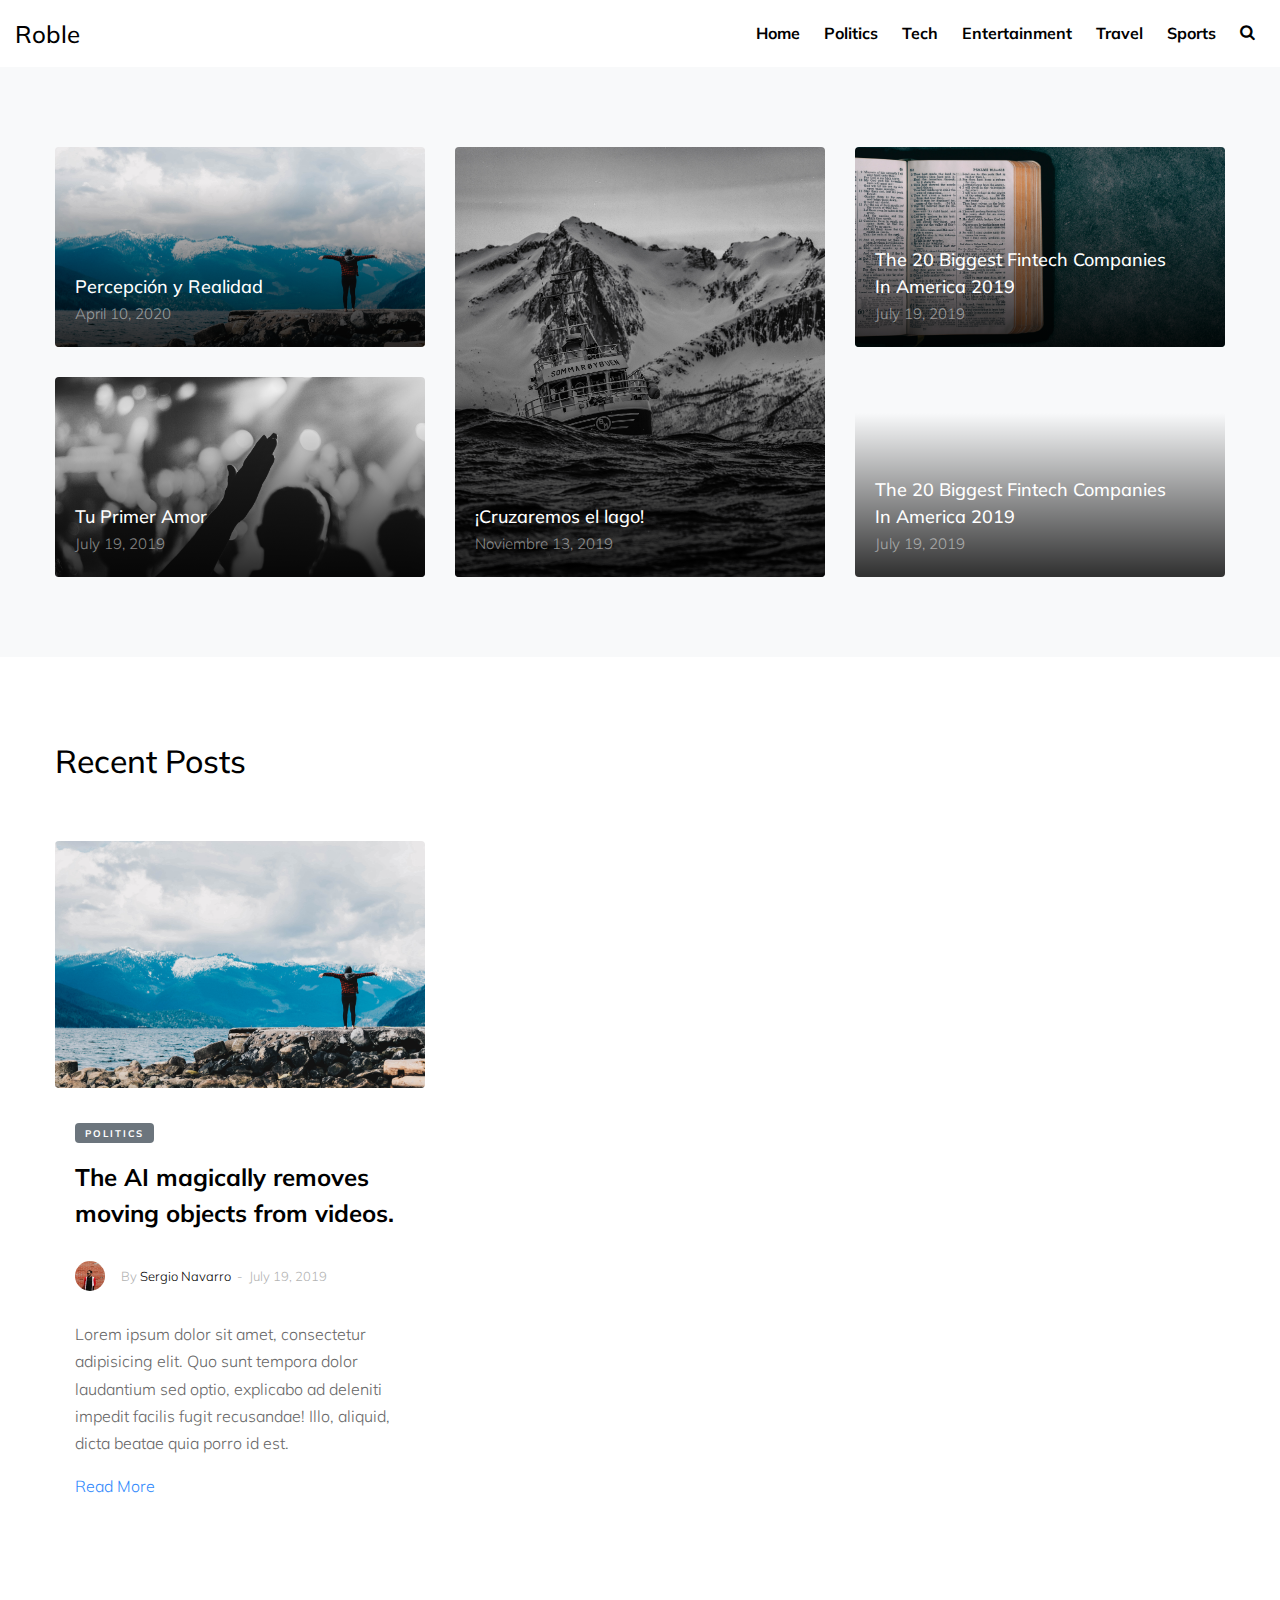
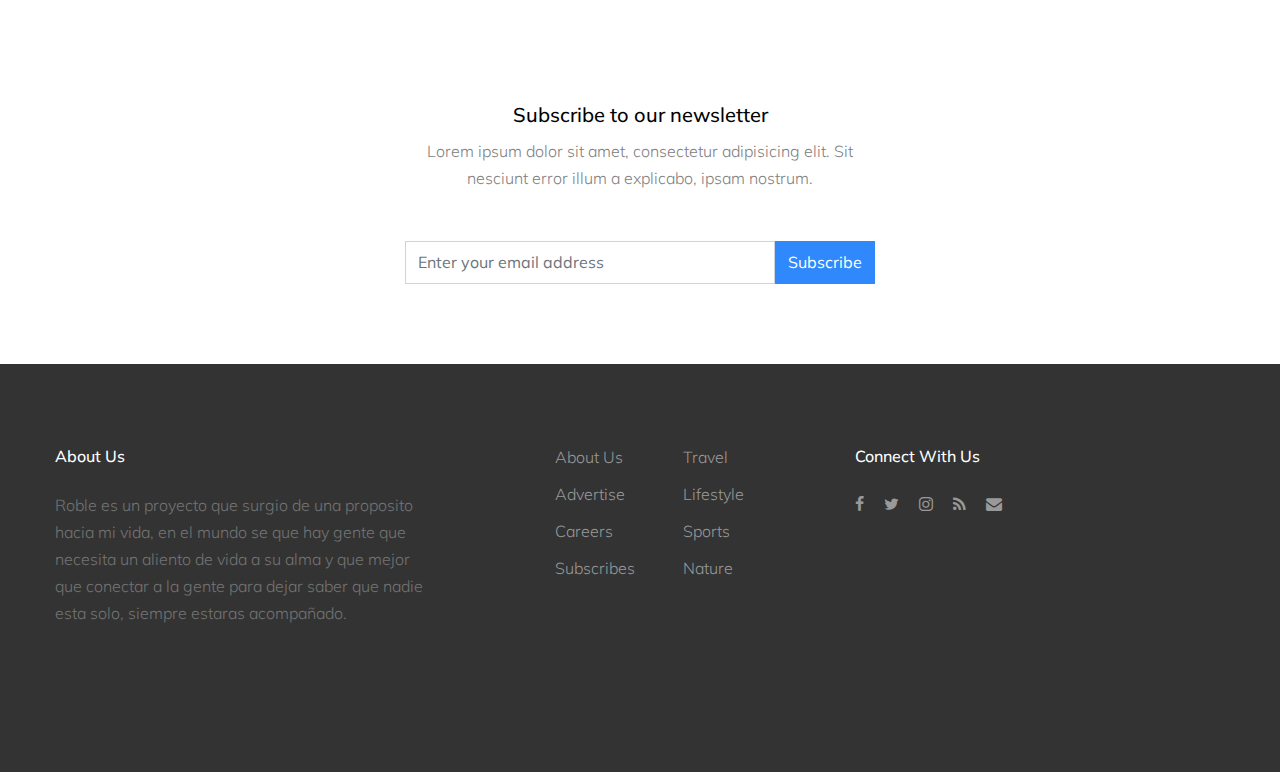
==== commit eb40c80f: "cruzaremos el lago" ====
--- a/index.html
+++ b/index.html
@@ -290,7 +290,7 @@
             </div>
           </div> -->
         </div>
-        <div class="row text-center pt-5 border-top">
+        <!-- <div class="row text-center pt-5 border-top">
           <div class="col-md-12">
             <div class="custom-pagination">
               <span>1</span>
@@ -301,7 +301,7 @@
               <a href="#">15</a>
             </div>
           </div>
-        </div>
+        </div> -->
       </div>
     </div>
 
@@ -330,7 +330,10 @@
         <div class="row mb-5">
           <div class="col-md-4">
             <h3 class="footer-heading mb-4">About Us</h3>
-            <p>Lorem ipsum dolor sit amet, consectetur adipisicing elit. Placeat reprehenderit magnam deleniti quasi saepe, consequatur atque sequi delectus dolore veritatis obcaecati quae, repellat eveniet omnis, voluptatem in. Soluta, eligendi, architecto.</p>
+            <p>Roble es un proyecto que surgio de una proposito hacia 
+              mi vida, en el mundo se que hay gente que necesita un aliento 
+              de vida a su alma y que mejor que conectar a la gente para dejar 
+              saber que nadie esta solo, siempre estaras acompañado.</p>
           </div>
           <div class="col-md-3 ml-auto">
             <!-- <h3 class="footer-heading mb-4">Navigation</h3> -->
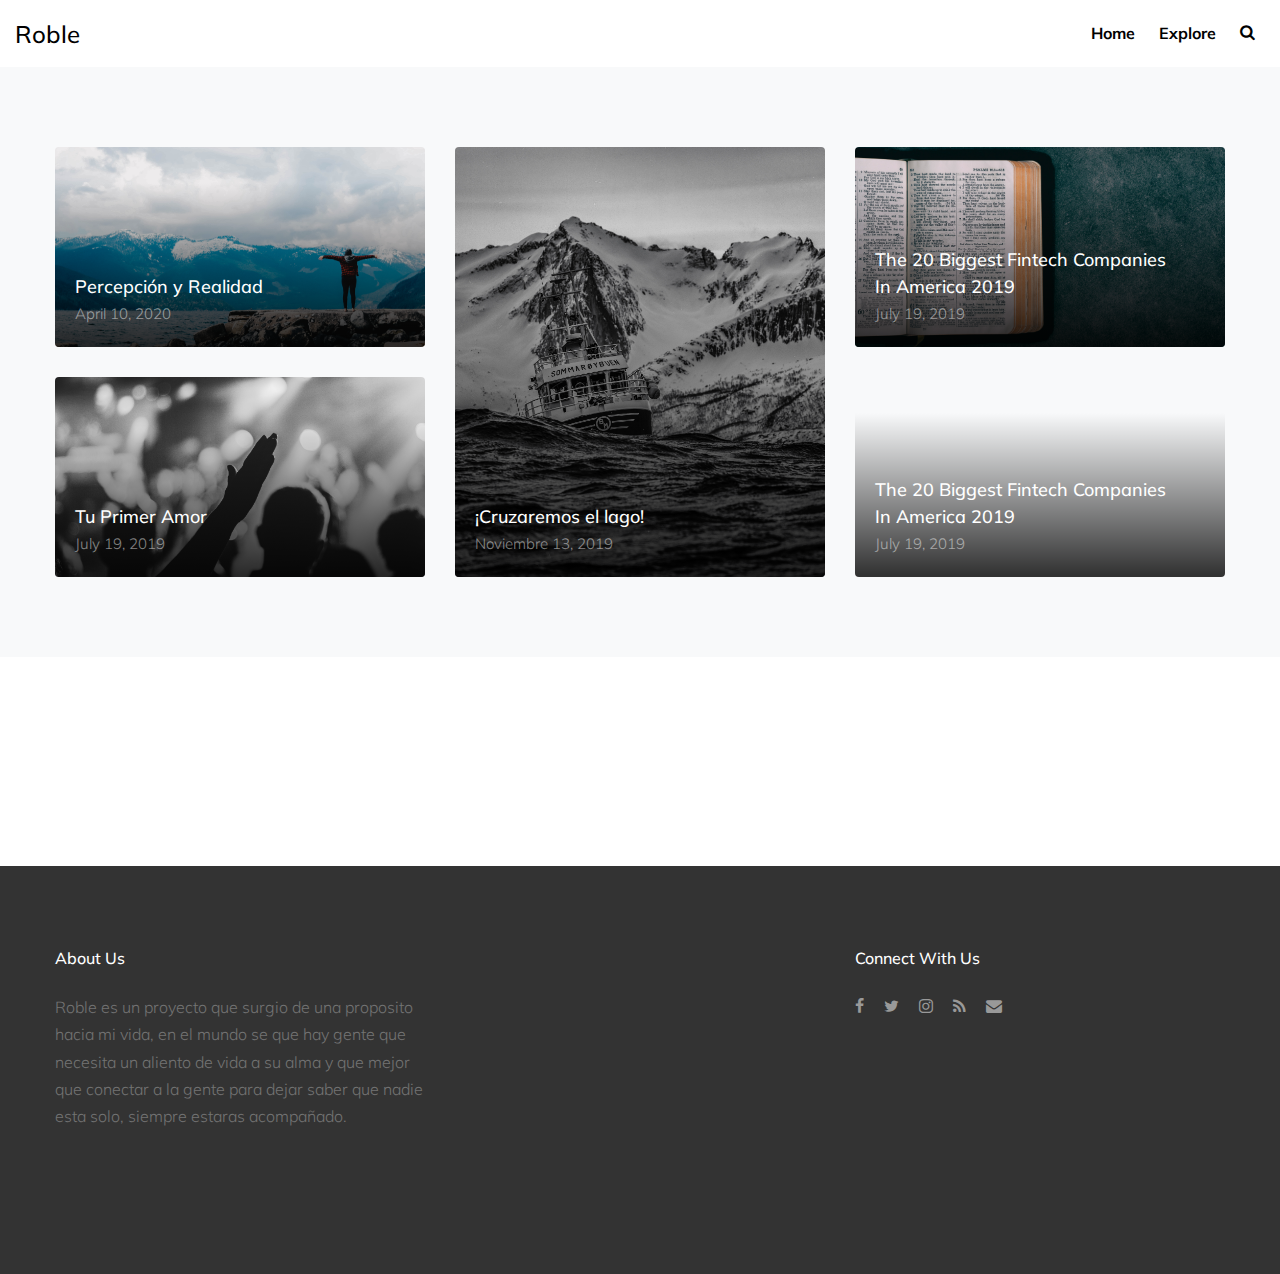
==== commit d7d4cbfd: "page update" ====
--- a/index.html
+++ b/index.html
@@ -47,18 +47,7 @@
             <a href="index.html" class="text-black h2 mb-0">Roble</a>
           </div>
 
-          <div class="col-8 text-right">
-            <nav class="site-navigation" role="navigation">
-              <ul class="site-menu js-clone-nav mr-auto d-none d-lg-block mb-0">
-                <li><a href="category.html">Home</a></li>
-                <li><a href="category.html">Politics</a></li>
-                <li><a href="category.html">Tech</a></li>
-                <li><a href="category.html">Entertainment</a></li>
-                <li><a href="category.html">Travel</a></li>
-                <li><a href="category.html">Sports</a></li>
-                <li class="d-none d-lg-inline-block"><a href="#" class="js-search-toggle"><span class="icon-search"></span></a></li>
-              </ul>
-            </nav>
+          <div class="col-8 text-right" id="nav">
             <a href="#" class="site-menu-toggle js-menu-toggle text-black d-inline-block d-lg-none"><span class="icon-menu h3"></span></a></div>
           </div>
 
@@ -110,7 +99,9 @@
               </div>
             </a>
           </div>
-        </div>
+          
+        </div>
+        
       </div>
     </div>
 
@@ -118,11 +109,11 @@
       <div class="container">
         <div class="row mb-5">
           <div class="col-12">
-            <h2>Recent Posts</h2>
+            <!-- <h2>Recent Posts</h2> -->
           </div>
         </div>
         <div class="row">
-          <div class="col-lg-4 mb-4">
+          <!-- <div class="col-lg-4 mb-4">
             <div class="entry2">
               <a href="single.html"><img src="images/sky.jpg" alt="Image" class="img-fluid rounded"></a>
               <div class="excerpt">
@@ -139,7 +130,7 @@
                 <p><a href="#">Read More</a></p>
               </div>
             </div>
-          </div>
+          </div> -->
           <!-- <div class="col-lg-4 mb-4">
             <div class="entry2">
               <a href="single.html"><img src="images/img_2.jpg" alt="Image" class="img-fluid rounded"></a>
@@ -306,7 +297,7 @@
     </div>
 
     
-
+<!-- 
     <div class="site-section bg-lightx">
       <div class="container">
         <div class="row justify-content-center text-center">
@@ -323,50 +314,10 @@
         </div>
       </div>
     </div>
-    
-    
-    <div class="site-footer">
-      <div class="container">
-        <div class="row mb-5">
-          <div class="col-md-4">
-            <h3 class="footer-heading mb-4">About Us</h3>
-            <p>Roble es un proyecto que surgio de una proposito hacia 
-              mi vida, en el mundo se que hay gente que necesita un aliento 
-              de vida a su alma y que mejor que conectar a la gente para dejar 
-              saber que nadie esta solo, siempre estaras acompañado.</p>
-          </div>
-          <div class="col-md-3 ml-auto">
-            <!-- <h3 class="footer-heading mb-4">Navigation</h3> -->
-            <ul class="list-unstyled float-left mr-5">
-              <li><a href="#">About Us</a></li>
-              <li><a href="#">Advertise</a></li>
-              <li><a href="#">Careers</a></li>
-              <li><a href="#">Subscribes</a></li>
-            </ul>
-            <ul class="list-unstyled float-left">
-              <li><a href="#">Travel</a></li>
-              <li><a href="#">Lifestyle</a></li>
-              <li><a href="#">Sports</a></li>
-              <li><a href="#">Nature</a></li>
-            </ul>
-          </div>
-          <div class="col-md-4">
-            
-
-            <div>
-              <h3 class="footer-heading mb-4">Connect With Us</h3>
-              <p>
-                <a href="#"><span class="icon-facebook pt-2 pr-2 pb-2 pl-0"></span></a>
-                <a href="#"><span class="icon-twitter p-2"></span></a>
-                <a href="#"><span class="icon-instagram p-2"></span></a>
-                <a href="#"><span class="icon-rss p-2"></span></a>
-                <a href="#"><span class="icon-envelope p-2"></span></a>
-              </p>
-            </div>
-          </div>
-        </div>
-        
-      </div>
+     -->
+    
+    <div id="footer">
+     
     </div>
     
   </div>
@@ -385,6 +336,17 @@
 
   <script src="js/main.js"></script>
 
+  <script>
+    $(function(){
+      $('#footer').load('footer.html');
+    })
+    $(function() {
+      $('#sergioProfile').load('sergioProfile.html');
+    })
+    $(function() {
+      $('#nav').load('nav.html');
+    })
+  </script>
 
   </body>
 </html>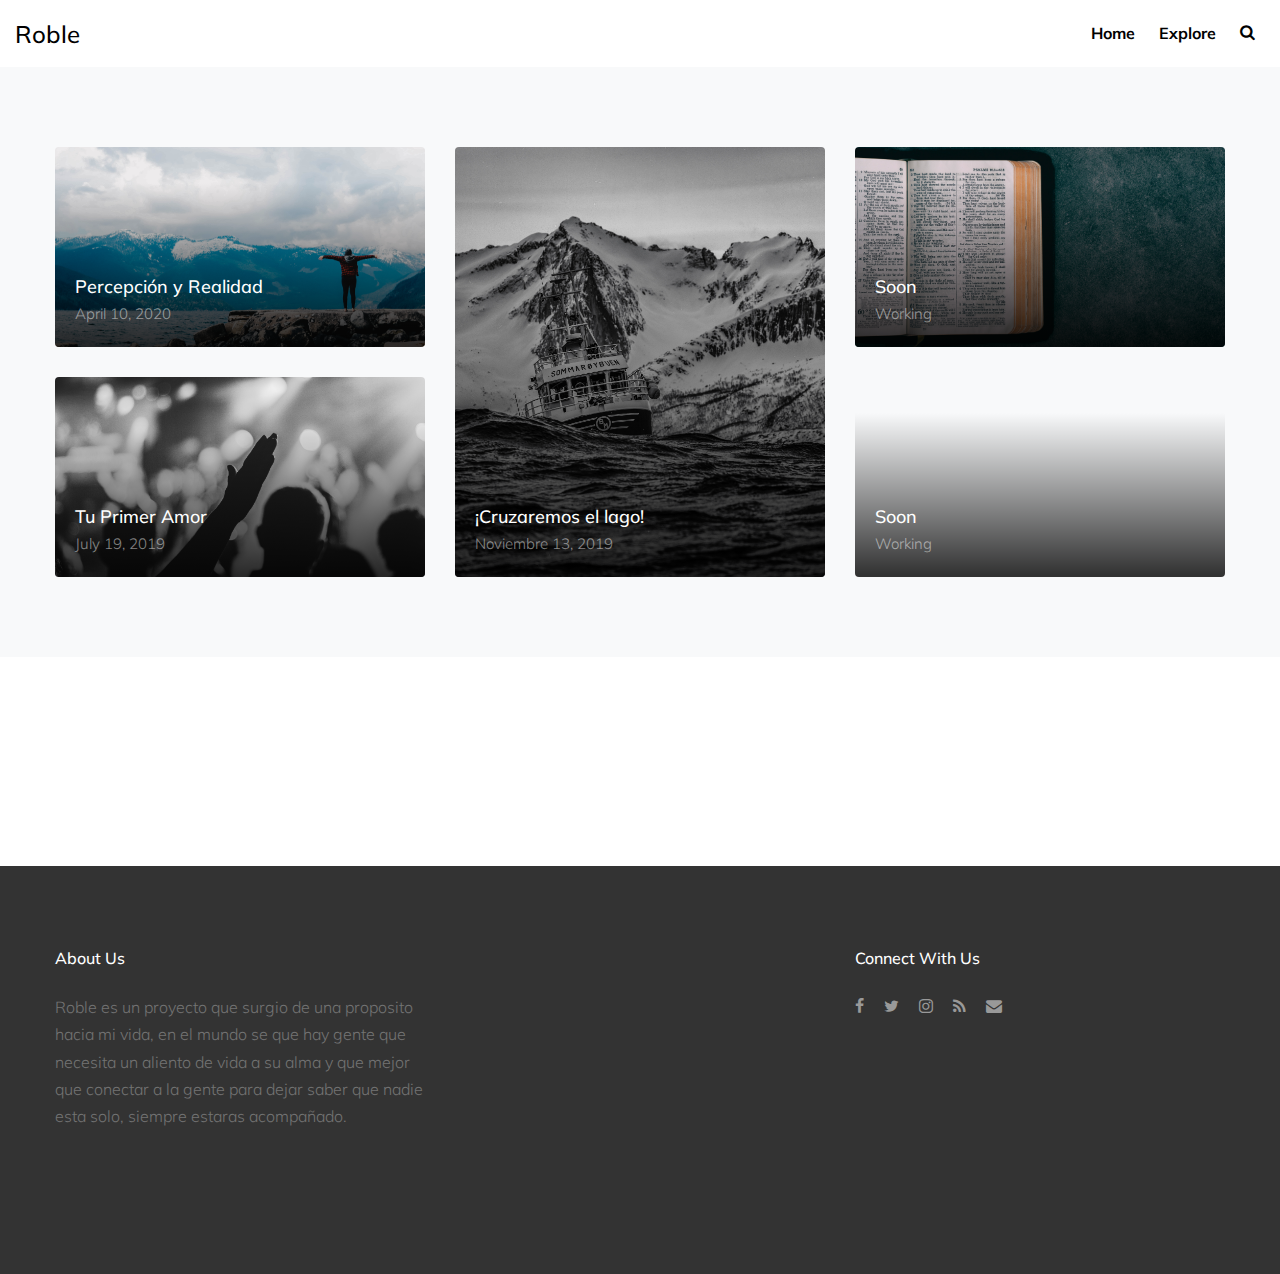
==== commit 76ab8120: "done" ====
--- a/index.html
+++ b/index.html
@@ -84,18 +84,18 @@
             </a>
           </div>
           <div class="col-md-4">
-            <a href="single.html" class="h-entry mb-30 v-height gradient" style="background-image: url('images/bible.jpg');">
-              
-              <div class="text">
-                <h2>The 20 Biggest Fintech Companies In America 2019</h2>
-                <span class="date">July 19, 2019</span>
-              </div>
-            </a>
-            <a href="single.html" class="h-entry v-height gradient" style="background-image: url('images/billion.jpg');">
-              
-              <div class="text">
-                <h2>The 20 Biggest Fintech Companies In America 2019</h2>
-                <span class="date">July 19, 2019</span>
+            <a href="" class="h-entry mb-30 v-height gradient" style="background-image: url('images/bible.jpg');">
+              
+              <div class="text">
+                <h2>Soon</h2>
+                <span class="date">Working</span>
+              </div>
+            </a>
+            <a href="" class="h-entry v-height gradient" style="background-image: url('images/billion.jpg');">
+              
+              <div class="text">
+                <h2>Soon</h2>
+                <span class="date">Working</span>
               </div>
             </a>
           </div>
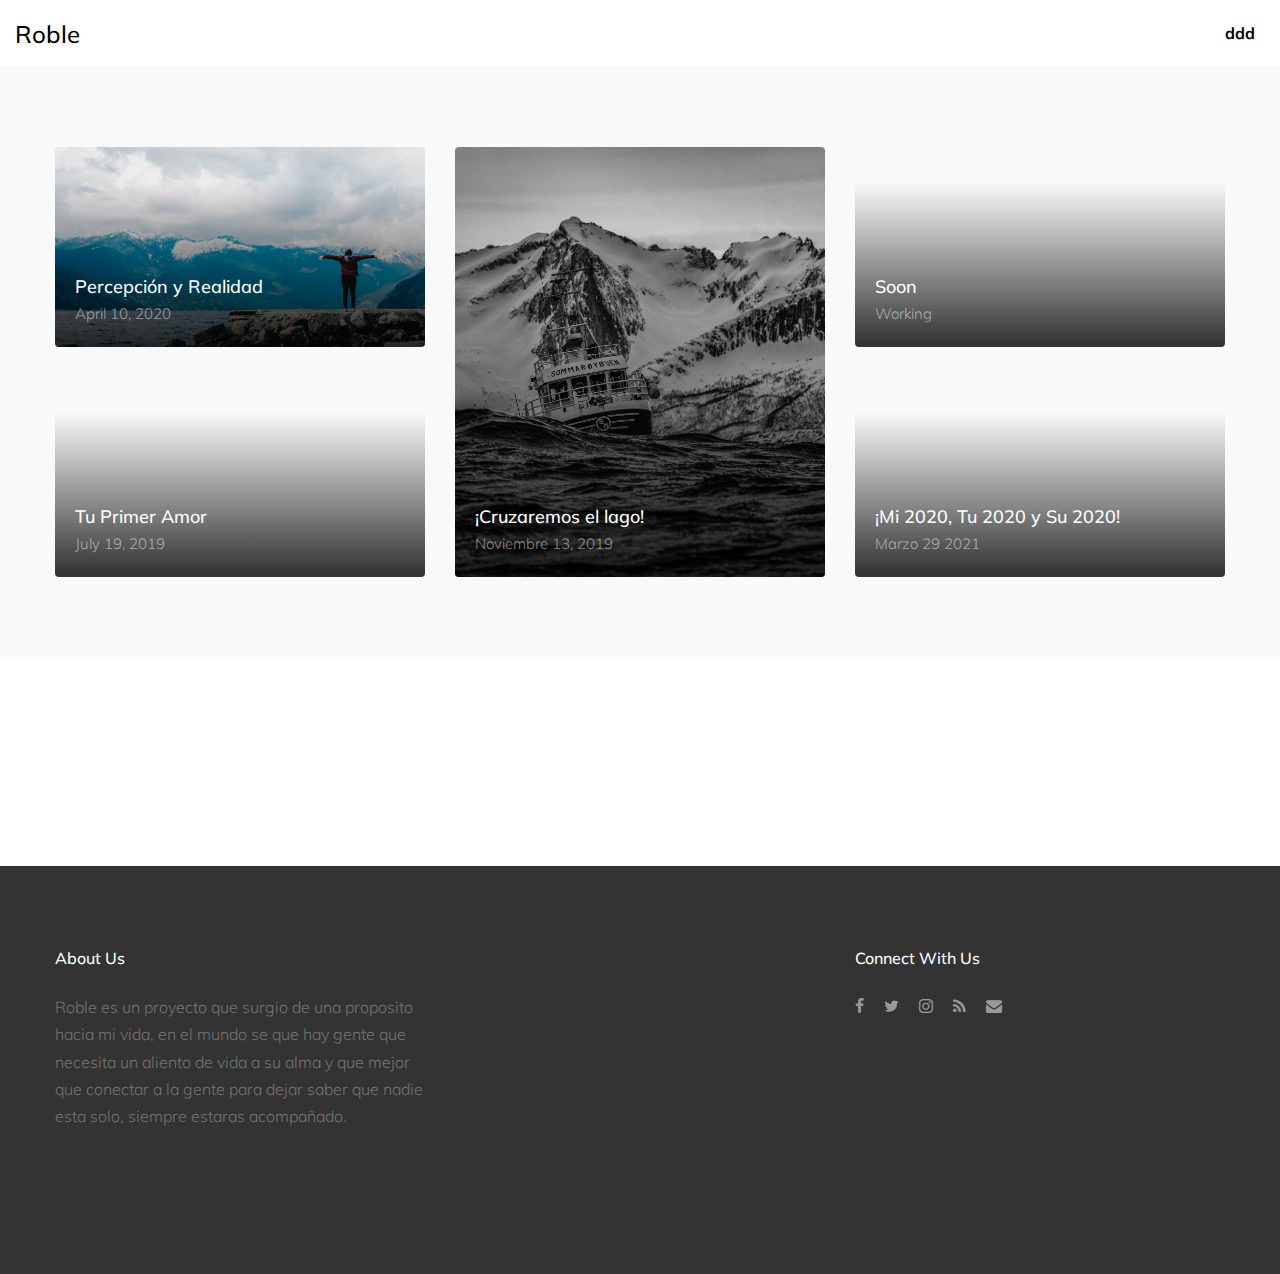
==== commit 365e5573: "blog update" ====
--- a/index.html
+++ b/index.html
@@ -47,7 +47,9 @@
             <a href="index.html" class="text-black h2 mb-0">Roble</a>
           </div>
 
-          <div class="col-8 text-right" id="nav">
+          <div class="col-8 text-right">
+            <nav class="site-navigation" role="navigation" id="nav">
+            </nav>
             <a href="#" class="site-menu-toggle js-menu-toggle text-black d-inline-block d-lg-none"><span class="icon-menu h3"></span></a></div>
           </div>
 
@@ -66,7 +68,7 @@
                 <span class="date">April 10, 2020</span>
               </div>
             </a>
-            <a href="firstlove.html" class="h-entry v-height gradient" style="background-image: url('images/worship.jpg');">
+            <a href="firstlove.html" class="h-entry v-height gradient" style="background-image: url('https://source.unsplash.com/lf8nwCdrx00');">
               
               <div class="text">
                 <h2>Tu Primer Amor</h2>
@@ -84,18 +86,18 @@
             </a>
           </div>
           <div class="col-md-4">
-            <a href="" class="h-entry mb-30 v-height gradient" style="background-image: url('images/bible.jpg');">
+            <a href="" class="h-entry mb-30 v-height gradient" style="background-image: url('https://source.unsplash.com/UIib0bAvWfs');">
               
               <div class="text">
                 <h2>Soon</h2>
                 <span class="date">Working</span>
               </div>
             </a>
-            <a href="" class="h-entry v-height gradient" style="background-image: url('images/billion.jpg');">
-              
-              <div class="text">
-                <h2>Soon</h2>
-                <span class="date">Working</span>
+            <a href="mi2020.html" class="h-entry v-height gradient" style="background-image: url('https://source.unsplash.com/GiOaJxrU9E0/1600x900');">
+              
+              <div class="text">
+                <h2>¡Mi 2020, Tu 2020 y Su 2020!</h2>
+                <span class="date">Marzo 29 2021</span>
               </div>
             </a>
           </div>
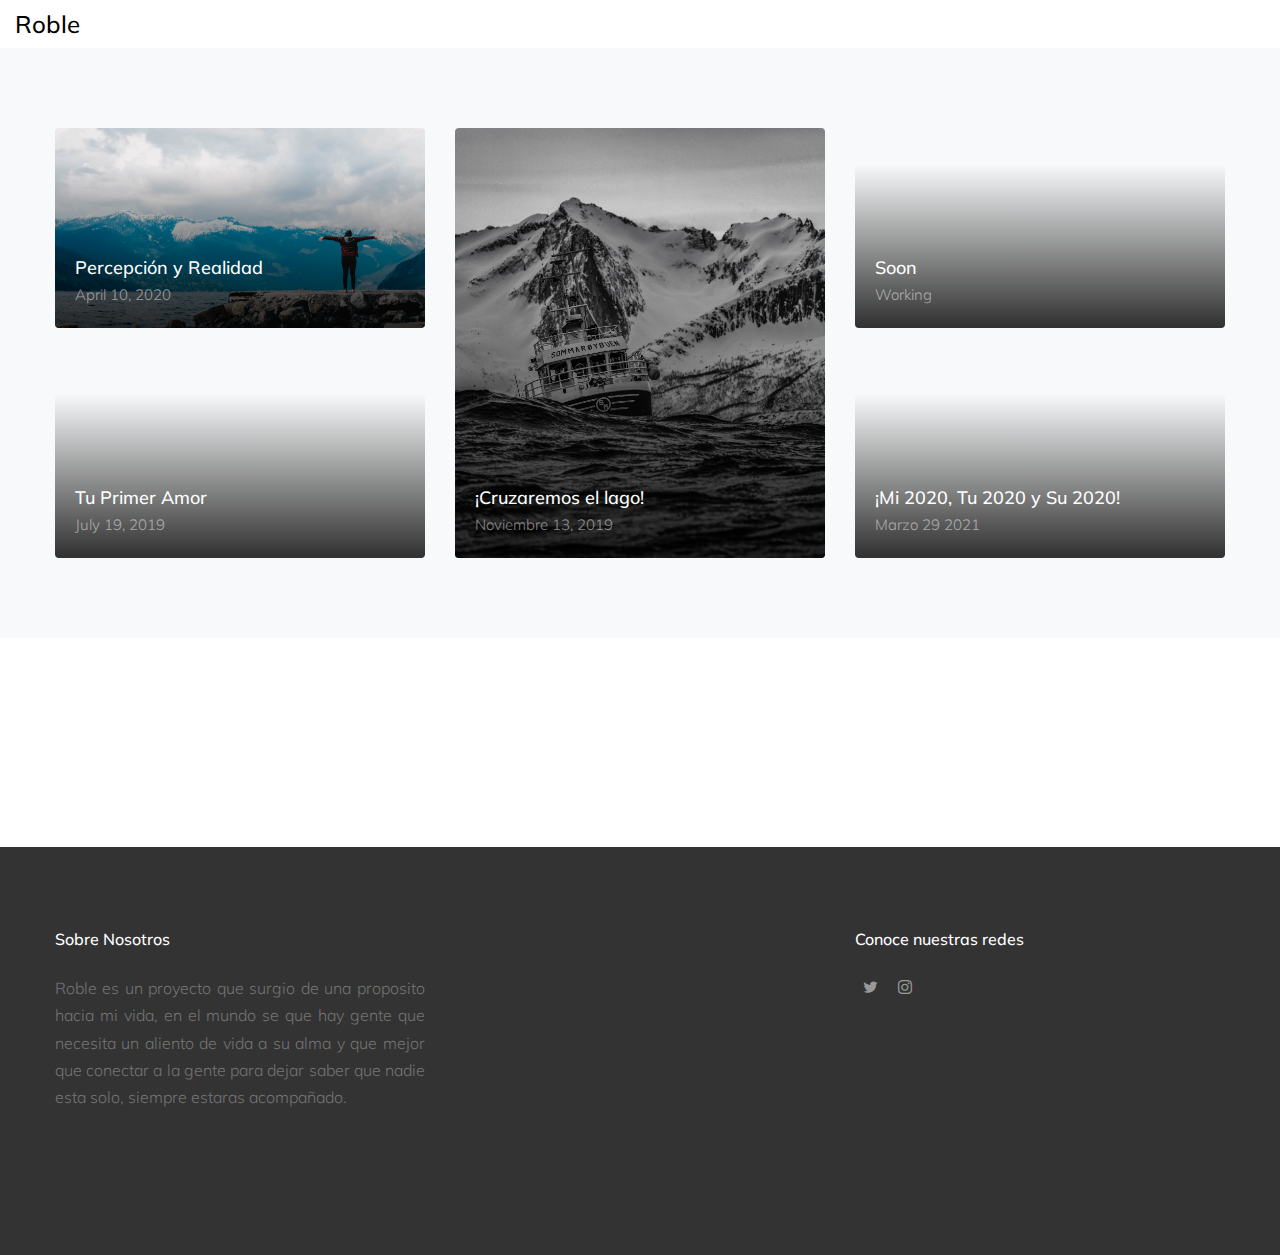
==== commit 4b3fc3da: "update" ====
--- a/index.html
+++ b/index.html
@@ -351,4 +351,9 @@
   </script>
 
   </body>
-</html>+</html>
+<style>
+  body {
+      text-align: justify !important;
+    }
+</style>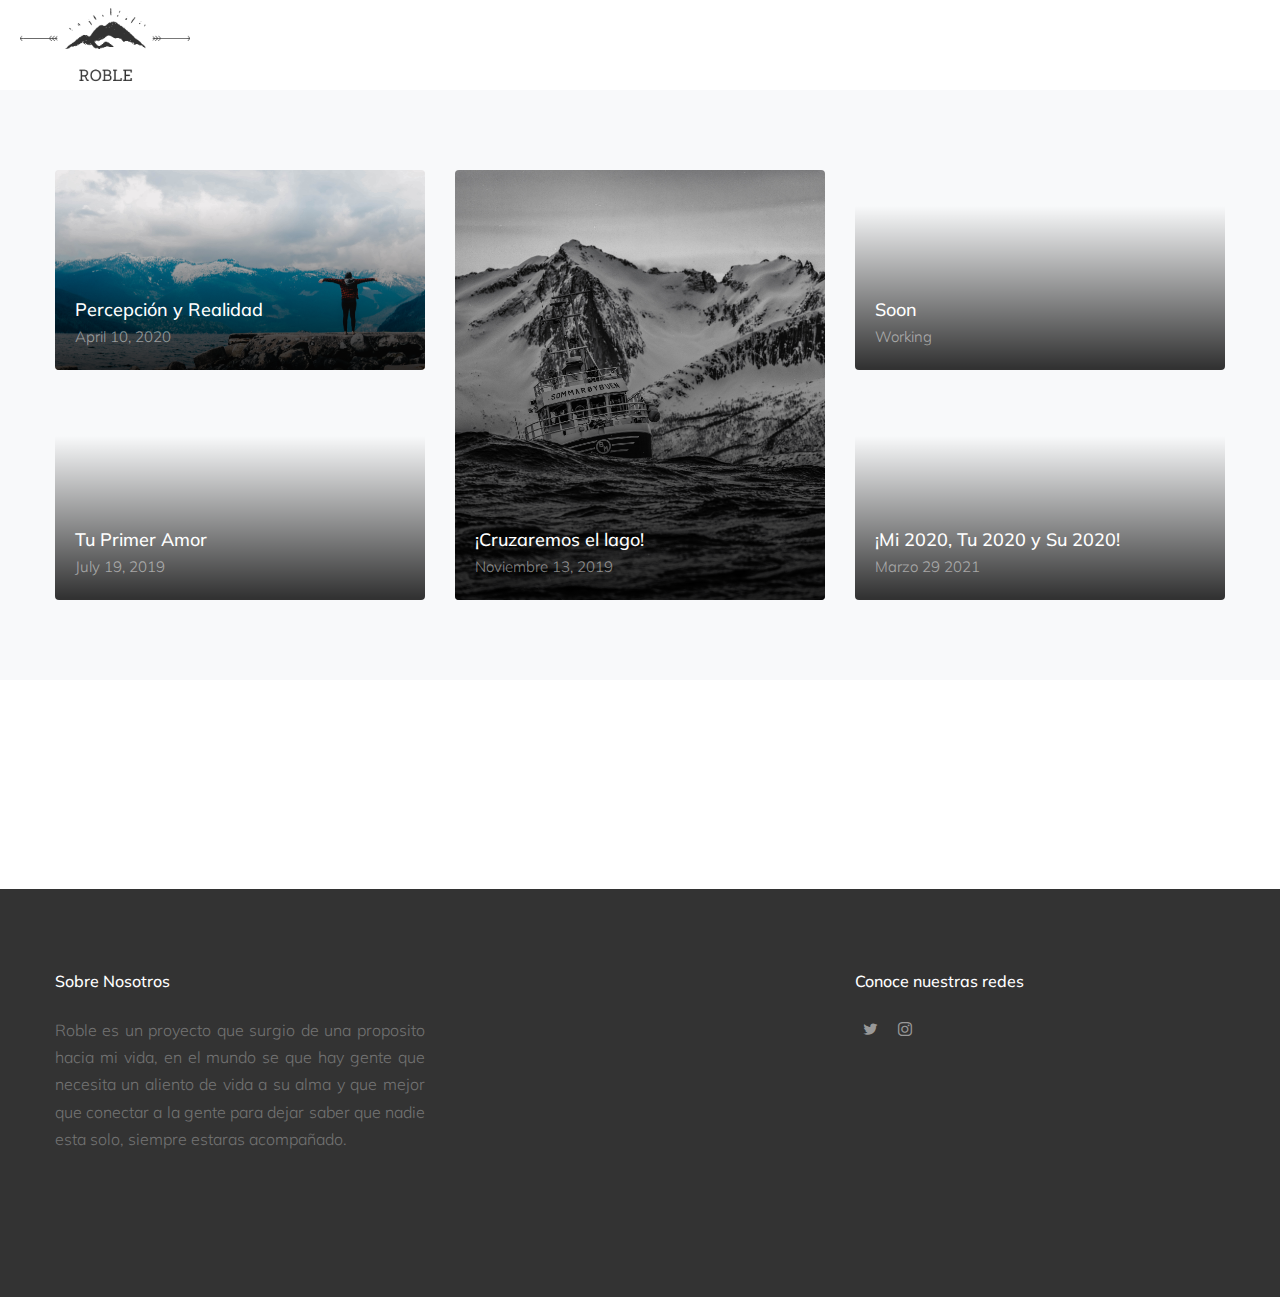
==== commit f03975cb: "logo added to the repository" ====
--- a/index.html
+++ b/index.html
@@ -44,14 +44,14 @@
           </div>
 
           <div class="col-4 site-logo">
-            <a href="index.html" class="text-black h2 mb-0">Roble</a>
-          </div>
-
-          <div class="col-8 text-right">
+            <a href="index.html" class="text-black h2 mb-0"><img src="images/robleblog-logo.png" width="180px" height="90px" alt="roble-logo"></a>
+          </div>
+
+          <!-- <div class="col-8 text-right">
             <nav class="site-navigation" role="navigation" id="nav">
             </nav>
             <a href="#" class="site-menu-toggle js-menu-toggle text-black d-inline-block d-lg-none"><span class="icon-menu h3"></span></a></div>
-          </div>
+          </div> -->
 
       </div>
     </header>
--- a/css/style.css
+++ b/css/style.css
@@ -1236,3 +1236,7 @@
       outline: none; }
   .search-form-wrap form .form-control {
     border: none; }
+/* .site-logo img{
+  width: auto !important;
+  height: 1% !important;
+} */